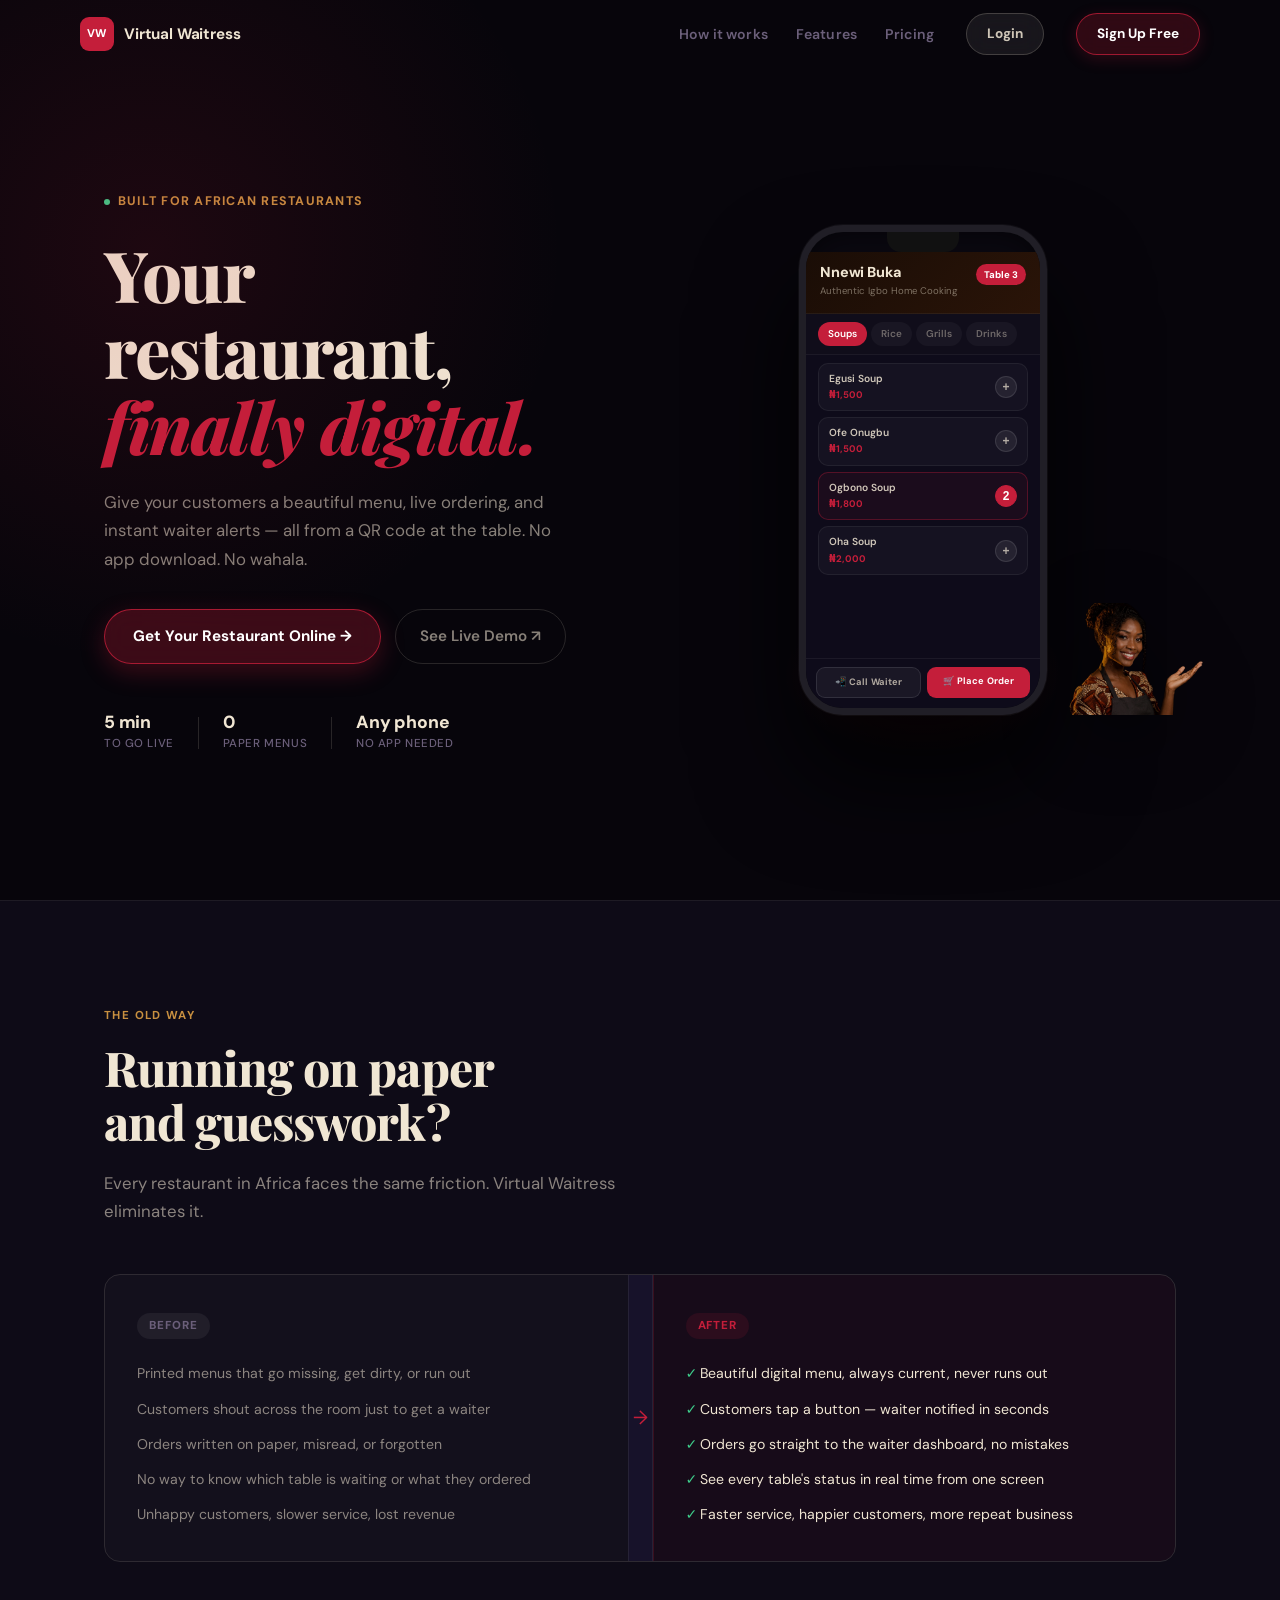
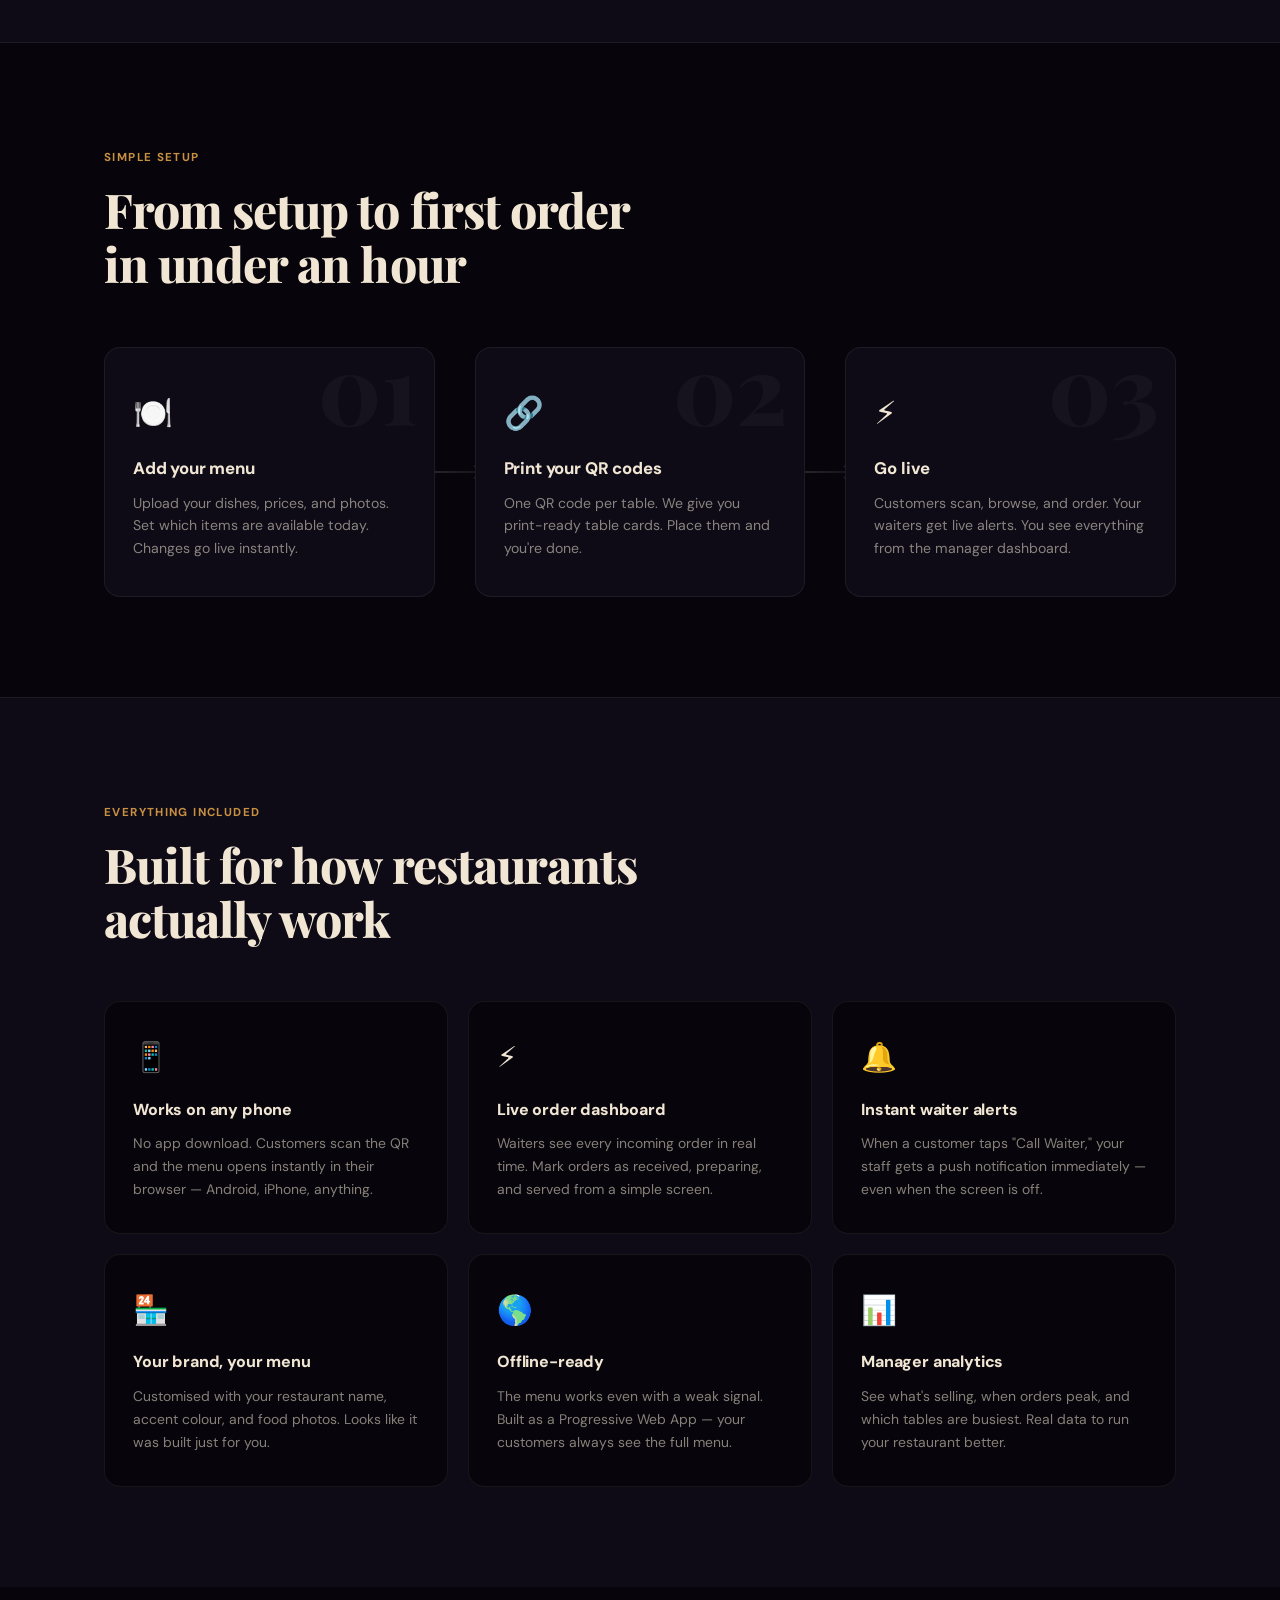
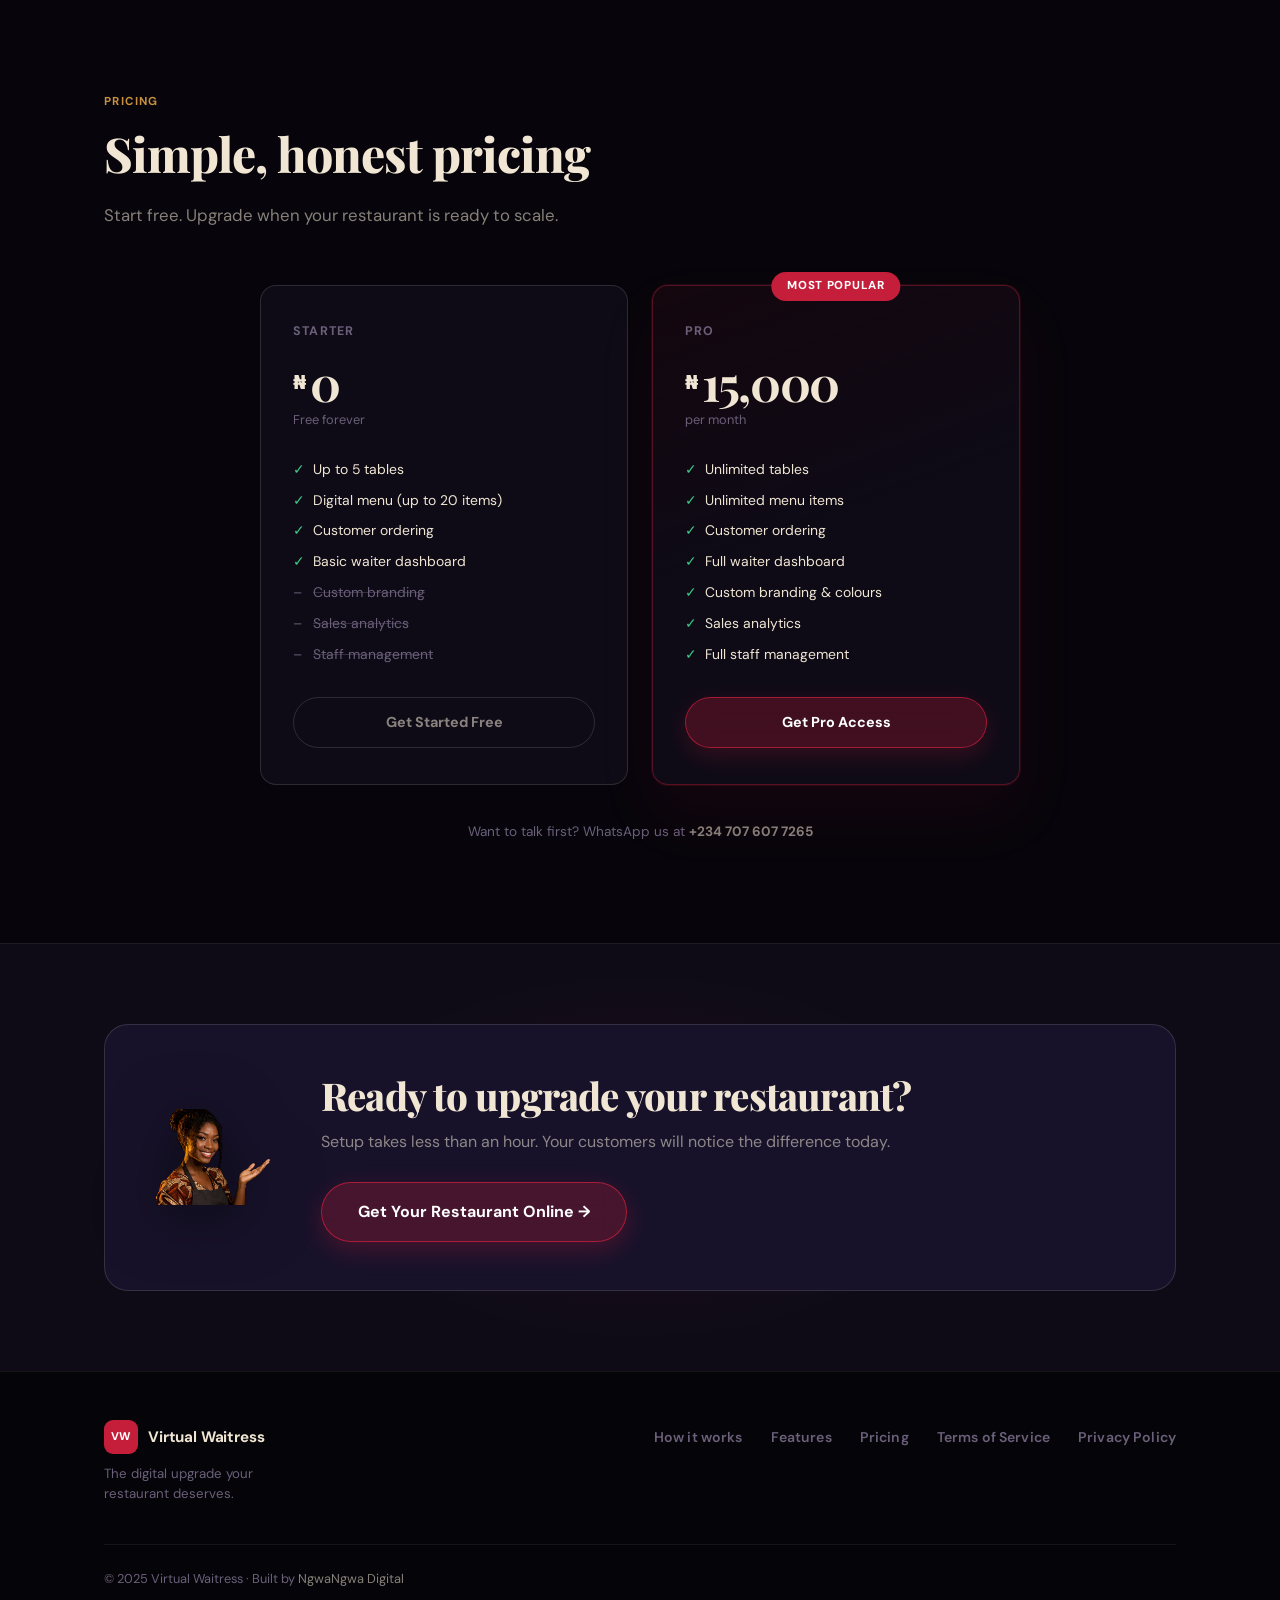
==== index.html @ 52915628 "Update demo link to app.virtualwaitress.com (root loads demo directly) Co-Authored-By: Claude Sonnet" ====
<!doctype html>
<html lang="en">
  <head>
    <meta charset="UTF-8" />
    <meta name="viewport" content="width=device-width, initial-scale=1.0" />
    <title>Virtual Waitress — Digital Menus for African Restaurants</title>
    <meta name="description" content="Give your restaurant a beautiful digital menu, live ordering, and instant waiter alerts — from a QR code at every table. No app download." />
    <meta property="og:title" content="Virtual Waitress — Digital Menus for African Restaurants" />
    <meta property="og:description" content="From paper menus to live digital ordering in one afternoon. Built for African restaurants." />
    <meta property="og:image" content="images/hero-food.jpg" />
    <link rel="canonical" href="https://virtualwaitress.com" />
    <meta property="og:url" content="https://virtualwaitress.com" />
    <link rel="icon" href="icons/icon.svg" type="image/svg+xml" />
    <link rel="preconnect" href="https://fonts.googleapis.com" />
    <link rel="preconnect" href="https://fonts.gstatic.com" crossorigin />
    <link href="https://fonts.googleapis.com/css2?family=DM+Sans:opsz,wght@9..40,400;9..40,500;9..40,600;9..40,700;9..40,800&family=Playfair+Display:ital,wght@0,700;0,800;1,700;1,800&display=swap" rel="stylesheet" />
    <link rel="stylesheet" href="css/style.css" />
  </head>
  <body>

    <!-- ── Navigation ──────────────────────────────────────────── -->
    <nav class="lp-nav" id="lpNav">
      <div class="lp-nav-inner">
        <a href="/" class="lp-logo">
          <span class="lp-logo-mark">VW</span>
          <span class="lp-logo-word">Virtual Waitress</span>
        </a>
        <div class="lp-nav-links">
          <a href="#how">How it works</a>
          <a href="#features">Features</a>
          <a href="#pricing">Pricing</a>
        </div>
        <a href="https://app.virtualwaitress.com/admin" class="lp-nav-login">Login</a>
        <a href="https://app.virtualwaitress.com/signup" class="lp-nav-cta">Sign Up Free</a>
        <button class="lp-nav-hamburger" id="lpNavHamburger" aria-label="Open navigation">&#9776;</button>
      </div>
      <div class="lp-mobile-menu hidden" id="lpMobileMenu">
        <a href="#how">How it works</a>
        <a href="#features">Features</a>
        <a href="#pricing">Pricing</a>
        <a href="https://app.virtualwaitress.com/admin" class="lp-mobile-cta">Login</a>
        <a href="https://app.virtualwaitress.com/signup" class="lp-mobile-cta">Sign Up Free</a>
      </div>
    </nav>

    <!-- ── Hero ────────────────────────────────────────────────── -->
    <section class="lp-hero" id="home">
      <div class="lp-hero-glow"></div>
      <div class="lp-container">
        <div class="lp-hero-inner">

          <div class="lp-hero-text">
            <div class="lp-eyebrow">
              <span class="lp-eyebrow-dot"></span>
              Built for African restaurants
            </div>
            <h1 class="lp-hero-headline">
              Your restaurant,<br />
              <em>finally digital.</em>
            </h1>
            <p class="lp-hero-sub">
              Give your customers a beautiful menu, live ordering, and instant waiter alerts — all from a QR code at the table. No app download. No wahala.
            </p>
            <div class="lp-hero-actions">
              <a href="https://app.virtualwaitress.com/signup" class="lp-btn-primary">Get Your Restaurant Online &#8594;</a>
              <a href="https://app.virtualwaitress.com" target="_blank" rel="noopener noreferrer" class="lp-btn-ghost">See Live Demo &#8599;</a>
            </div>
            <div class="lp-hero-trust">
              <div class="lp-trust-item">
                <span class="lp-trust-num">5 min</span>
                <span class="lp-trust-label">to go live</span>
              </div>
              <div class="lp-trust-divider"></div>
              <div class="lp-trust-item">
                <span class="lp-trust-num">0</span>
                <span class="lp-trust-label">paper menus</span>
              </div>
              <div class="lp-trust-divider"></div>
              <div class="lp-trust-item">
                <span class="lp-trust-num">Any phone</span>
                <span class="lp-trust-label">no app needed</span>
              </div>
            </div>
          </div>

          <div class="lp-hero-visual">
            <div class="lp-phone-wrap">
              <div class="lp-phone-glow"></div>
              <div class="lp-phone">
                <div class="lp-phone-notch"></div>
                <div class="lp-phone-screen">
                  <div class="lp-mock-hero-band">
                    <div class="lp-mock-hero-info">
                      <p class="lp-mock-restaurant-name">Nnewi Buka</p>
                      <p class="lp-mock-tagline">Authentic Igbo Home Cooking</p>
                    </div>
                    <div class="lp-mock-table-badge">Table 3</div>
                  </div>
                  <div class="lp-mock-tabs">
                    <div class="lp-mock-tab lp-mock-tab-active">Soups</div>
                    <div class="lp-mock-tab">Rice</div>
                    <div class="lp-mock-tab">Grills</div>
                    <div class="lp-mock-tab">Drinks</div>
                  </div>
                  <div class="lp-mock-items">
                    <div class="lp-mock-item">
                      <div class="lp-mock-item-text">
                        <div class="lp-mock-item-name">Egusi Soup</div>
                        <div class="lp-mock-item-price">&#8358;1,500</div>
                      </div>
                      <button class="lp-mock-add-btn">+</button>
                    </div>
                    <div class="lp-mock-item">
                      <div class="lp-mock-item-text">
                        <div class="lp-mock-item-name">Ofe Onugbu</div>
                        <div class="lp-mock-item-price">&#8358;1,500</div>
                      </div>
                      <button class="lp-mock-add-btn">+</button>
                    </div>
                    <div class="lp-mock-item lp-mock-item-selected">
                      <div class="lp-mock-item-text">
                        <div class="lp-mock-item-name">Ogbono Soup</div>
                        <div class="lp-mock-item-price">&#8358;1,800</div>
                      </div>
                      <button class="lp-mock-add-btn lp-mock-add-active">2</button>
                    </div>
                    <div class="lp-mock-item">
                      <div class="lp-mock-item-text">
                        <div class="lp-mock-item-name">Oha Soup</div>
                        <div class="lp-mock-item-price">&#8358;2,000</div>
                      </div>
                      <button class="lp-mock-add-btn">+</button>
                    </div>
                  </div>
                  <div class="lp-mock-action-bar">
                    <div class="lp-mock-call-btn">&#128242; Call Waiter</div>
                    <div class="lp-mock-order-btn">&#128722; Place Order</div>
                  </div>
                </div>
              </div>
            </div>
            <img src="images/ada.png" alt="Ada, your virtual waitress" class="lp-ada-float" />
          </div>

        </div>
      </div>
    </section>

    <!-- ── Problem ──────────────────────────────────────────────── -->
    <section class="lp-problem" id="problem">
      <div class="lp-container">
        <div class="lp-section-tag">The old way</div>
        <h2 class="lp-section-headline reveal">
          Running on paper<br />and guesswork?
        </h2>
        <p class="lp-section-sub reveal">Every restaurant in Africa faces the same friction. Virtual Waitress eliminates it.</p>
        <div class="lp-compare reveal">
          <div class="lp-compare-col lp-compare-before">
            <div class="lp-compare-label">Before</div>
            <ul class="lp-compare-list">
              <li>Printed menus that go missing, get dirty, or run out</li>
              <li>Customers shout across the room just to get a waiter</li>
              <li>Orders written on paper, misread, or forgotten</li>
              <li>No way to know which table is waiting or what they ordered</li>
              <li>Unhappy customers, slower service, lost revenue</li>
            </ul>
          </div>
          <div class="lp-compare-divider">
            <span class="lp-compare-arrow">&#8594;</span>
          </div>
          <div class="lp-compare-col lp-compare-after">
            <div class="lp-compare-label lp-compare-label-after">After</div>
            <ul class="lp-compare-list lp-compare-list-after">
              <li>Beautiful digital menu, always current, never runs out</li>
              <li>Customers tap a button — waiter notified in seconds</li>
              <li>Orders go straight to the waiter dashboard, no mistakes</li>
              <li>See every table's status in real time from one screen</li>
              <li>Faster service, happier customers, more repeat business</li>
            </ul>
          </div>
        </div>
      </div>
    </section>

    <!-- ── How it works ─────────────────────────────────────────── -->
    <section class="lp-how" id="how">
      <div class="lp-container">
        <div class="lp-section-tag">Simple setup</div>
        <h2 class="lp-section-headline reveal">From setup to first order<br />in under an hour</h2>
        <div class="lp-steps">
          <div class="lp-step reveal">
            <div class="lp-step-num-bg">01</div>
            <div class="lp-step-body">
              <div class="lp-step-icon">&#127869;&#65039;</div>
              <h3 class="lp-step-title">Add your menu</h3>
              <p class="lp-step-desc">Upload your dishes, prices, and photos. Set which items are available today. Changes go live instantly.</p>
            </div>
          </div>
          <div class="lp-step-line"></div>
          <div class="lp-step reveal">
            <div class="lp-step-num-bg">02</div>
            <div class="lp-step-body">
              <div class="lp-step-icon">&#128279;</div>
              <h3 class="lp-step-title">Print your QR codes</h3>
              <p class="lp-step-desc">One QR code per table. We give you print-ready table cards. Place them and you're done.</p>
            </div>
          </div>
          <div class="lp-step-line"></div>
          <div class="lp-step reveal">
            <div class="lp-step-num-bg">03</div>
            <div class="lp-step-body">
              <div class="lp-step-icon">&#9889;</div>
              <h3 class="lp-step-title">Go live</h3>
              <p class="lp-step-desc">Customers scan, browse, and order. Your waiters get live alerts. You see everything from the manager dashboard.</p>
            </div>
          </div>
        </div>
      </div>
    </section>

    <!-- ── Features ─────────────────────────────────────────────── -->
    <section class="lp-features" id="features">
      <div class="lp-container">
        <div class="lp-section-tag">Everything included</div>
        <h2 class="lp-section-headline reveal">Built for how restaurants<br />actually work</h2>
        <div class="lp-feat-grid">
          <div class="lp-feat reveal">
            <div class="lp-feat-icon">&#128241;</div>
            <h3 class="lp-feat-title">Works on any phone</h3>
            <p class="lp-feat-desc">No app download. Customers scan the QR and the menu opens instantly in their browser — Android, iPhone, anything.</p>
          </div>
          <div class="lp-feat reveal">
            <div class="lp-feat-icon">&#9889;</div>
            <h3 class="lp-feat-title">Live order dashboard</h3>
            <p class="lp-feat-desc">Waiters see every incoming order in real time. Mark orders as received, preparing, and served from a simple screen.</p>
          </div>
          <div class="lp-feat reveal">
            <div class="lp-feat-icon">&#128276;</div>
            <h3 class="lp-feat-title">Instant waiter alerts</h3>
            <p class="lp-feat-desc">When a customer taps "Call Waiter," your staff gets a push notification immediately — even when the screen is off.</p>
          </div>
          <div class="lp-feat reveal">
            <div class="lp-feat-icon">&#127978;</div>
            <h3 class="lp-feat-title">Your brand, your menu</h3>
            <p class="lp-feat-desc">Customised with your restaurant name, accent colour, and food photos. Looks like it was built just for you.</p>
          </div>
          <div class="lp-feat reveal">
            <div class="lp-feat-icon">&#127758;</div>
            <h3 class="lp-feat-title">Offline-ready</h3>
            <p class="lp-feat-desc">The menu works even with a weak signal. Built as a Progressive Web App — your customers always see the full menu.</p>
          </div>
          <div class="lp-feat reveal">
            <div class="lp-feat-icon">&#128202;</div>
            <h3 class="lp-feat-title">Manager analytics</h3>
            <p class="lp-feat-desc">See what's selling, when orders peak, and which tables are busiest. Real data to run your restaurant better.</p>
          </div>
        </div>
      </div>
    </section>

    <!-- ── Pricing ───────────────────────────────────────────────── -->
    <section class="lp-pricing" id="pricing">
      <div class="lp-container">
        <div class="lp-section-tag">Pricing</div>
        <h2 class="lp-section-headline reveal">Simple, honest pricing</h2>
        <p class="lp-section-sub reveal">Start free. Upgrade when your restaurant is ready to scale.</p>
        <div class="lp-plans">
          <div class="lp-plan reveal">
            <div class="lp-plan-tier">Starter</div>
            <div class="lp-plan-price-row">
              <span class="lp-plan-currency">&#8358;</span>
              <span class="lp-plan-amount">0</span>
            </div>
            <p class="lp-plan-cycle">Free forever</p>
            <ul class="lp-plan-features">
              <li class="lp-feat-on">Up to 5 tables</li>
              <li class="lp-feat-on">Digital menu (up to 20 items)</li>
              <li class="lp-feat-on">Customer ordering</li>
              <li class="lp-feat-on">Basic waiter dashboard</li>
              <li class="lp-feat-off">Custom branding</li>
              <li class="lp-feat-off">Sales analytics</li>
              <li class="lp-feat-off">Staff management</li>
            </ul>
            <a href="https://app.virtualwaitress.com/signup" class="lp-plan-btn lp-plan-btn-ghost">Get Started Free</a>
          </div>
          <div class="lp-plan lp-plan-pro reveal">
            <div class="lp-plan-popular">Most Popular</div>
            <div class="lp-plan-tier">Pro</div>
            <div class="lp-plan-price-row">
              <span class="lp-plan-currency">&#8358;</span>
              <span class="lp-plan-amount">15,000</span>
            </div>
            <p class="lp-plan-cycle">per month</p>
            <ul class="lp-plan-features">
              <li class="lp-feat-on">Unlimited tables</li>
              <li class="lp-feat-on">Unlimited menu items</li>
              <li class="lp-feat-on">Customer ordering</li>
              <li class="lp-feat-on">Full waiter dashboard</li>
              <li class="lp-feat-on">Custom branding &amp; colours</li>
              <li class="lp-feat-on">Sales analytics</li>
              <li class="lp-feat-on">Full staff management</li>
            </ul>
            <a href="mailto:codedbryt@gmail.com?subject=Virtual%20Waitress%20Pro%20%E2%80%94%20Enquiry" class="lp-plan-btn lp-plan-btn-pro">Get Pro Access</a>
          </div>
        </div>
        <p class="lp-pricing-note">Want to talk first? WhatsApp us at <strong>+234 707 607 7265</strong></p>
      </div>
    </section>

    <!-- ── CTA Banner ────────────────────────────────────────────── -->
    <section class="lp-cta-band">
      <div class="lp-cta-band-glow"></div>
      <div class="lp-container">
        <div class="lp-cta-inner reveal">
          <img src="images/ada.png" alt="Ada" class="lp-cta-ada" />
          <div class="lp-cta-text">
            <h2 class="lp-cta-headline">Ready to upgrade your restaurant?</h2>
            <p class="lp-cta-sub">Setup takes less than an hour. Your customers will notice the difference today.</p>
            <a href="https://app.virtualwaitress.com/signup" class="lp-btn-primary lp-btn-large">Get Your Restaurant Online &#8594;</a>
          </div>
        </div>
      </div>
    </section>

    <!-- ── Footer ────────────────────────────────────────────────── -->
    <footer class="lp-footer">
      <div class="lp-container">
        <div class="lp-footer-inner">
          <div class="lp-footer-brand">
            <a href="/" class="lp-logo">
              <span class="lp-logo-mark">VW</span>
              <span class="lp-logo-word">Virtual Waitress</span>
            </a>
            <p class="lp-footer-tagline">The digital upgrade your restaurant deserves.</p>
          </div>
          <nav class="lp-footer-nav">
            <a href="#how">How it works</a>
            <a href="#features">Features</a>
            <a href="#pricing">Pricing</a>
            <a href="/terms">Terms of Service</a>
            <a href="/privacy">Privacy Policy</a>
          </nav>
        </div>
        <div class="lp-footer-bottom">
          <p>&#169; 2025 Virtual Waitress &middot; Built by <a href="https://ngwangwadigital.com" target="_blank" rel="noopener noreferrer">NgwaNgwa Digital</a></p>
        </div>
      </div>
    </footer>

    <script src="js/main.js"></script>
  </body>
</html>
---- css/style.css ----
/* ── Virtual Waitress Landing Page ─────────────────────────────── */

:root {
  --lp-bg:          #07050B;
  --lp-surface:     #0E0B17;
  --lp-surface-2:   #17122A;
  --lp-red:         #C41E3A;
  --lp-red-dark:    #9B1426;
  --lp-orange:      #C41E3A;
  --lp-orange-glow: rgba(196, 30, 58, 0.18);
  --lp-gold:        #C89040;
  --lp-cream:       #F0E6D3;
  --lp-cream-dim:   rgba(240, 230, 211, 0.55);
  --lp-muted:       #6B5F7A;
  --lp-border:      rgba(240, 230, 211, 0.07);
  --lp-border-s:    rgba(240, 230, 211, 0.14);
  --lp-green:       #3ECC8A;
  --lp-font:        'DM Sans', system-ui, sans-serif;
  --lp-serif:       'Playfair Display', Georgia, serif;
  --lp-max:         1120px;
  --lp-radius:      16px;
}

*, *::before, *::after { box-sizing: border-box; margin: 0; padding: 0; }

html { scroll-behavior: smooth; }

body {
  background: var(--lp-bg);
  color: var(--lp-cream);
  font-family: var(--lp-font);
  font-size: 16px;
  line-height: 1.6;
  -webkit-font-smoothing: antialiased;
  overflow-x: hidden;
}

.hidden { display: none !important; }

/* ── Container ── */
.lp-container {
  max-width: var(--lp-max);
  margin: 0 auto;
  padding: 0 24px;
}

/* ── Reveal animation ── */
.reveal {
  opacity: 0;
  transform: translateY(28px);
  transition: opacity 0.65s ease, transform 0.65s ease;
}
.reveal.visible {
  opacity: 1;
  transform: translateY(0);
}

/* ──────────────────────────────────────────────
   NAV
────────────────────────────────────────────── */
.lp-nav {
  position: fixed;
  top: 0;
  left: 0;
  right: 0;
  z-index: 900;
  padding: 0 24px;
  transition: background 0.3s ease, box-shadow 0.3s ease;
}

.lp-nav.scrolled {
  background: rgba(7, 5, 11, 0.92);
  backdrop-filter: blur(16px);
  -webkit-backdrop-filter: blur(16px);
  box-shadow: 0 1px 0 var(--lp-border);
}

.lp-nav-inner {
  max-width: var(--lp-max);
  margin: 0 auto;
  height: 68px;
  display: flex;
  align-items: center;
  gap: 32px;
}

.lp-logo {
  display: flex;
  align-items: center;
  gap: 10px;
  text-decoration: none;
  flex-shrink: 0;
}

.lp-logo-mark {
  width: 34px;
  height: 34px;
  background: var(--lp-orange);
  border-radius: 9px;
  display: flex;
  align-items: center;
  justify-content: center;
  font-size: 0.7rem;
  font-weight: 800;
  color: #fff;
  letter-spacing: 0.04em;
}

.lp-logo-word {
  font-size: 0.95rem;
  font-weight: 700;
  color: var(--lp-cream);
  letter-spacing: -0.01em;
}

.lp-nav-links {
  display: flex;
  gap: 28px;
  margin-left: auto;
}

.lp-nav-links a,
.lp-footer-nav a {
  font-size: 0.88rem;
  font-weight: 600;
  color: var(--lp-muted);
  text-decoration: none;
  transition: color 0.2s;
  letter-spacing: 0.01em;
}

.lp-nav-links a:hover { color: var(--lp-cream); }

.lp-nav-cta {
  display: inline-flex;
  align-items: center;
  padding: 9px 20px;
  background: rgba(196, 30, 58, 0.22);
  backdrop-filter: blur(12px);
  -webkit-backdrop-filter: blur(12px);
  color: #fff;
  font-size: 0.85rem;
  font-weight: 700;
  border-radius: 50px;
  border: 1.5px solid rgba(196, 30, 58, 0.75);
  text-decoration: none;
  white-space: nowrap;
  transition: background 0.2s, transform 0.15s, box-shadow 0.2s;
  box-shadow: 0 4px 16px rgba(196, 30, 58, 0.2);
}

.lp-nav-cta:hover {
  background: rgba(196, 30, 58, 0.4);
  transform: translateY(-1px);
  box-shadow: 0 6px 20px rgba(196, 30, 58, 0.35);
}

.lp-nav-login {
  display: inline-flex;
  align-items: center;
  padding: 9px 20px;
  background: rgba(255, 255, 255, 0.07);
  backdrop-filter: blur(12px);
  -webkit-backdrop-filter: blur(12px);
  color: rgba(240, 230, 211, 0.85);
  font-size: 0.85rem;
  font-weight: 700;
  border-radius: 50px;
  border: 1.5px solid rgba(240, 230, 211, 0.2);
  text-decoration: none;
  white-space: nowrap;
  transition: background 0.2s, border-color 0.2s, transform 0.15s;
}

.lp-nav-login:hover {
  background: rgba(255, 255, 255, 0.13);
  border-color: rgba(240, 230, 211, 0.35);
  color: #fff;
  transform: translateY(-1px);
}

.lp-nav-hamburger {
  display: none;
  background: none;
  border: 1px solid var(--lp-border-s);
  color: var(--lp-cream);
  font-size: 1.1rem;
  padding: 6px 12px;
  border-radius: 8px;
  cursor: pointer;
  margin-left: auto;
}

.lp-mobile-menu {
  background: rgba(14, 11, 23, 0.98);
  border-top: 1px solid var(--lp-border);
  padding: 16px 24px 20px;
  display: flex;
  flex-direction: column;
  gap: 4px;
}

.lp-mobile-menu a {
  padding: 12px 0;
  font-size: 1rem;
  font-weight: 600;
  color: var(--lp-cream-dim);
  text-decoration: none;
  border-bottom: 1px solid var(--lp-border);
}

.lp-mobile-menu a:last-child { border-bottom: none; }

.lp-mobile-cta {
  margin-top: 8px;
  padding: 12px 0 !important;
  color: var(--lp-orange) !important;
  border-bottom: none !important;
}

/* ──────────────────────────────────────────────
   HERO
────────────────────────────────────────────── */
.lp-hero {
  min-height: 100vh;
  display: flex;
  align-items: center;
  padding: 120px 0 80px;
  position: relative;
  overflow: hidden;
}

.lp-hero-glow {
  position: absolute;
  top: -200px;
  left: -300px;
  width: 900px;
  height: 900px;
  background: radial-gradient(circle, rgba(196, 30, 58, 0.12) 0%, transparent 65%);
  pointer-events: none;
}

.lp-hero-inner {
  display: grid;
  grid-template-columns: 1fr 1fr;
  gap: 60px;
  align-items: center;
}

/* Eyebrow */
.lp-eyebrow {
  display: inline-flex;
  align-items: center;
  gap: 8px;
  font-size: 0.78rem;
  font-weight: 700;
  letter-spacing: 0.1em;
  text-transform: uppercase;
  color: var(--lp-gold);
  margin-bottom: 24px;
}

.lp-eyebrow-dot {
  width: 6px;
  height: 6px;
  background: var(--lp-green);
  border-radius: 50%;
  animation: pulse-dot 2s ease-in-out infinite;
}

@keyframes pulse-dot {
  0%, 100% { opacity: 1; transform: scale(1); }
  50%       { opacity: 0.4; transform: scale(0.7); }
}

/* Headline */
.lp-hero-headline {
  font-family: var(--lp-serif);
  font-size: clamp(2.6rem, 5.5vw, 4.4rem);
  font-weight: 800;
  line-height: 1.08;
  letter-spacing: -0.02em;
  color: var(--lp-cream);
  margin-bottom: 24px;
}

.lp-hero-headline em {
  font-style: italic;
  color: var(--lp-orange);
}

.lp-hero-sub {
  font-size: 1.05rem;
  color: var(--lp-cream-dim);
  line-height: 1.7;
  max-width: 480px;
  margin-bottom: 36px;
}

/* Buttons */
.lp-btn-primary {
  display: inline-flex;
  align-items: center;
  padding: 14px 28px;
  background: rgba(196, 30, 58, 0.28);
  backdrop-filter: blur(14px);
  -webkit-backdrop-filter: blur(14px);
  color: #fff;
  font-family: var(--lp-font);
  font-size: 0.95rem;
  font-weight: 700;
  border-radius: 50px;
  border: 1.5px solid rgba(196, 30, 58, 0.8);
  text-decoration: none;
  transition: background 0.2s, transform 0.15s, box-shadow 0.2s;
  box-shadow: 0 8px 24px rgba(196, 30, 58, 0.28);
}

.lp-btn-primary:hover {
  background: rgba(196, 30, 58, 0.48);
  transform: translateY(-2px);
  box-shadow: 0 12px 32px rgba(196, 30, 58, 0.42);
}

.lp-btn-large {
  padding: 16px 36px;
  font-size: 1rem;
}

.lp-btn-ghost {
  display: inline-flex;
  align-items: center;
  padding: 14px 24px;
  background: transparent;
  color: var(--lp-cream-dim);
  font-family: var(--lp-font);
  font-size: 0.95rem;
  font-weight: 600;
  border-radius: 50px;
  border: 1.5px solid var(--lp-border-s);
  text-decoration: none;
  transition: color 0.2s, border-color 0.2s, transform 0.15s;
}

.lp-btn-ghost:hover {
  color: var(--lp-cream);
  border-color: rgba(240, 230, 211, 0.35);
  transform: translateY(-1px);
}

.lp-hero-actions {
  display: flex;
  align-items: center;
  gap: 14px;
  flex-wrap: wrap;
  margin-bottom: 48px;
}

/* Trust bar */
.lp-hero-trust {
  display: flex;
  align-items: center;
  gap: 24px;
}

.lp-trust-item {
  display: flex;
  flex-direction: column;
}

.lp-trust-num {
  font-size: 1.1rem;
  font-weight: 800;
  color: var(--lp-cream);
  letter-spacing: -0.01em;
  line-height: 1.2;
}

.lp-trust-label {
  font-size: 0.72rem;
  color: var(--lp-muted);
  font-weight: 500;
  text-transform: uppercase;
  letter-spacing: 0.05em;
  margin-top: 2px;
}

.lp-trust-divider {
  width: 1px;
  height: 32px;
  background: var(--lp-border-s);
}

/* ── Phone Mockup ── */
.lp-hero-visual {
  display: flex;
  justify-content: center;
  align-items: flex-end;
  position: relative;
}

.lp-phone-wrap {
  position: relative;
  display: flex;
  justify-content: center;
}

.lp-phone-glow {
  position: absolute;
  bottom: -40px;
  left: 50%;
  transform: translateX(-50%);
  width: 280px;
  height: 160px;
  background: radial-gradient(ellipse, rgba(196, 30, 58, 0.22) 0%, transparent 70%);
  pointer-events: none;
  z-index: 0;
}

.lp-phone {
  width: 248px;
  min-height: 490px;
  background: #0A0810;
  border-radius: 44px;
  border: 7px solid rgba(255, 255, 255, 0.09);
  box-shadow:
    0 0 0 1px rgba(255,255,255,0.04),
    inset 0 0 30px rgba(0,0,0,0.6),
    0 60px 100px rgba(0,0,0,0.85);
  overflow: hidden;
  position: relative;
  z-index: 1;
}

.lp-phone-notch {
  width: 72px;
  height: 20px;
  background: #111;
  border-radius: 0 0 14px 14px;
  margin: 0 auto;
  position: relative;
  z-index: 2;
}

.lp-phone-screen {
  display: flex;
  flex-direction: column;
  height: calc(100% - 20px);
  overflow: hidden;
}

/* Mock app content */
.lp-mock-hero-band {
  background: linear-gradient(135deg, #1A0D06 0%, #2A1408 100%);
  padding: 12px 14px 14px;
  display: flex;
  justify-content: space-between;
  align-items: flex-start;
  border-bottom: 1px solid rgba(255,255,255,0.06);
}

.lp-mock-restaurant-name {
  font-size: 0.9rem;
  font-weight: 800;
  color: #F0E6D3;
  letter-spacing: -0.01em;
  line-height: 1.2;
}

.lp-mock-tagline {
  font-size: 0.6rem;
  color: rgba(240,230,211,0.45);
  margin-top: 2px;
}

.lp-mock-table-badge {
  background: var(--lp-orange);
  color: #fff;
  font-size: 0.6rem;
  font-weight: 800;
  padding: 3px 8px;
  border-radius: 20px;
  white-space: nowrap;
}

.lp-mock-tabs {
  display: flex;
  gap: 4px;
  padding: 8px 12px;
  background: #100D1A;
  overflow-x: auto;
  scrollbar-width: none;
  border-bottom: 1px solid rgba(255,255,255,0.05);
}

.lp-mock-tabs::-webkit-scrollbar { display: none; }

.lp-mock-tab {
  font-size: 0.62rem;
  font-weight: 600;
  color: rgba(240,230,211,0.4);
  background: rgba(255,255,255,0.04);
  border-radius: 20px;
  padding: 4px 10px;
  white-space: nowrap;
  cursor: default;
}

.lp-mock-tab-active {
  background: var(--lp-orange);
  color: #fff;
}

.lp-mock-items {
  flex: 1;
  padding: 8px 12px;
  display: flex;
  flex-direction: column;
  gap: 6px;
  background: #0E0B1A;
  overflow: hidden;
}

.lp-mock-item {
  display: flex;
  justify-content: space-between;
  align-items: center;
  padding: 8px 10px;
  background: rgba(255,255,255,0.03);
  border: 1px solid rgba(255,255,255,0.06);
  border-radius: 10px;
}

.lp-mock-item-selected {
  border-color: rgba(196, 30, 58, 0.35);
  background: rgba(196, 30, 58, 0.07);
}

.lp-mock-item-name {
  font-size: 0.64rem;
  font-weight: 600;
  color: rgba(240,230,211,0.85);
  line-height: 1.3;
}

.lp-mock-item-price {
  font-size: 0.6rem;
  color: var(--lp-orange);
  font-weight: 700;
  margin-top: 2px;
}

.lp-mock-add-btn {
  width: 22px;
  height: 22px;
  background: rgba(255,255,255,0.07);
  border: 1px solid rgba(255,255,255,0.1);
  border-radius: 50%;
  color: rgba(240,230,211,0.7);
  font-size: 0.75rem;
  font-weight: 800;
  display: flex;
  align-items: center;
  justify-content: center;
  cursor: default;
  flex-shrink: 0;
}

.lp-mock-add-active {
  background: var(--lp-orange);
  border-color: var(--lp-orange);
  color: #fff;
}

.lp-mock-action-bar {
  display: flex;
  gap: 6px;
  padding: 8px 10px 10px;
  background: #0E0B1A;
  border-top: 1px solid rgba(255,255,255,0.06);
}

.lp-mock-call-btn,
.lp-mock-order-btn {
  flex: 1;
  text-align: center;
  padding: 7px 4px;
  border-radius: 9px;
  font-size: 0.58rem;
  font-weight: 700;
  letter-spacing: 0.01em;
}

.lp-mock-call-btn {
  background: rgba(255,255,255,0.05);
  border: 1px solid rgba(255,255,255,0.1);
  color: rgba(240,230,211,0.7);
}

.lp-mock-order-btn {
  background: var(--lp-orange);
  color: #fff;
}

/* Ada float */
.lp-ada-float {
  position: absolute;
  right: -30px;
  bottom: 0;
  width: 140px;
  opacity: 0.85;
  pointer-events: none;
  filter: drop-shadow(0 20px 40px rgba(0,0,0,0.6));
}

/* ──────────────────────────────────────────────
   SECTION SHARED
────────────────────────────────────────────── */
.lp-section-tag {
  display: inline-block;
  font-size: 0.72rem;
  font-weight: 700;
  letter-spacing: 0.12em;
  text-transform: uppercase;
  color: var(--lp-gold);
  margin-bottom: 16px;
}

.lp-section-headline {
  font-family: var(--lp-serif);
  font-size: clamp(1.9rem, 3.8vw, 3rem);
  font-weight: 800;
  line-height: 1.12;
  letter-spacing: -0.02em;
  color: var(--lp-cream);
  margin-bottom: 20px;
}

.lp-section-sub {
  font-size: 1.05rem;
  color: var(--lp-cream-dim);
  line-height: 1.7;
  max-width: 560px;
  margin-bottom: 48px;
}

/* ──────────────────────────────────────────────
   PROBLEM
────────────────────────────────────────────── */
.lp-problem {
  padding: 100px 0 80px;
  background: var(--lp-surface);
  border-top: 1px solid var(--lp-border);
  border-bottom: 1px solid var(--lp-border);
}

.lp-compare {
  display: grid;
  grid-template-columns: 1fr auto 1fr;
  gap: 0;
  border-radius: var(--lp-radius);
  overflow: hidden;
  border: 1px solid var(--lp-border-s);
}

.lp-compare-col {
  padding: 36px 32px;
}

.lp-compare-before {
  background: rgba(255,255,255,0.02);
}

.lp-compare-after {
  background: rgba(196, 30, 58, 0.05);
  border-left: 1px solid rgba(196, 30, 58, 0.2);
}

.lp-compare-label {
  display: inline-block;
  font-size: 0.72rem;
  font-weight: 800;
  letter-spacing: 0.08em;
  text-transform: uppercase;
  color: var(--lp-muted);
  background: rgba(255,255,255,0.06);
  border-radius: 20px;
  padding: 4px 12px;
  margin-bottom: 24px;
}

.lp-compare-label-after {
  color: var(--lp-orange);
  background: rgba(196, 30, 58, 0.12);
}

.lp-compare-divider {
  display: flex;
  align-items: center;
  justify-content: center;
  padding: 0 4px;
  background: var(--lp-surface-2);
  border-left: 1px solid var(--lp-border);
  border-right: 1px solid var(--lp-border);
}

.lp-compare-arrow {
  font-size: 1.2rem;
  color: var(--lp-orange);
  writing-mode: horizontal-tb;
}

.lp-compare-list {
  list-style: none;
  display: flex;
  flex-direction: column;
  gap: 14px;
}

.lp-compare-list li {
  font-size: 0.88rem;
  color: var(--lp-cream-dim);
  line-height: 1.5;
  padding-left: 0;
}

.lp-compare-list-after li {
  color: var(--lp-cream);
}

.lp-compare-list-after li::before {
  content: '✓ ';
  color: var(--lp-green);
  font-weight: 800;
}

/* ──────────────────────────────────────────────
   HOW IT WORKS
────────────────────────────────────────────── */
.lp-how {
  padding: 100px 0;
  background: var(--lp-bg);
}

.lp-steps {
  display: grid;
  grid-template-columns: 1fr auto 1fr auto 1fr;
  gap: 0;
  align-items: center;
  margin-top: 56px;
}

.lp-step {
  position: relative;
  padding: 40px 28px 36px;
  background: var(--lp-surface);
  border: 1px solid var(--lp-border);
  border-radius: var(--lp-radius);
  overflow: hidden;
  transition: border-color 0.25s, box-shadow 0.25s;
}

.lp-step:hover {
  border-color: var(--lp-orange);
  box-shadow: 0 0 0 1px var(--lp-orange), 0 20px 40px rgba(196, 30, 58, 0.08);
}

.lp-step-num-bg {
  position: absolute;
  top: -10px;
  right: 16px;
  font-family: var(--lp-serif);
  font-size: 6rem;
  font-weight: 800;
  color: rgba(240,230,211,0.04);
  line-height: 1;
  user-select: none;
  pointer-events: none;
}

.lp-step-icon {
  font-size: 2rem;
  margin-bottom: 16px;
  display: block;
}

.lp-step-title {
  font-size: 1.05rem;
  font-weight: 800;
  color: var(--lp-cream);
  margin-bottom: 10px;
  letter-spacing: -0.01em;
}

.lp-step-desc {
  font-size: 0.88rem;
  color: var(--lp-cream-dim);
  line-height: 1.6;
}

.lp-step-line {
  width: 40px;
  height: 2px;
  background: linear-gradient(90deg, var(--lp-border-s), var(--lp-border));
  flex-shrink: 0;
  position: relative;
}

.lp-step-line::after {
  content: '';
  position: absolute;
  right: -5px;
  top: -4px;
  width: 10px;
  height: 10px;
  border-top: 2px solid var(--lp-border-s);
  border-right: 2px solid var(--lp-border-s);
  transform: rotate(45deg);
}

/* ──────────────────────────────────────────────
   FEATURES
────────────────────────────────────────────── */
.lp-features {
  padding: 100px 0;
  background: var(--lp-surface);
  border-top: 1px solid var(--lp-border);
}

.lp-feat-grid {
  display: grid;
  grid-template-columns: repeat(3, 1fr);
  gap: 20px;
  margin-top: 56px;
}

.lp-feat {
  padding: 32px 28px;
  background: var(--lp-bg);
  border: 1px solid var(--lp-border);
  border-radius: var(--lp-radius);
  position: relative;
  overflow: hidden;
  transition: border-color 0.25s, transform 0.2s, box-shadow 0.25s;
}

.lp-feat::before {
  content: '';
  position: absolute;
  top: 0;
  left: 0;
  right: 0;
  height: 2px;
  background: var(--lp-orange);
  transform: scaleX(0);
  transform-origin: left;
  transition: transform 0.3s ease;
}

.lp-feat:hover {
  border-color: rgba(196, 30, 58, 0.3);
  transform: translateY(-4px);
  box-shadow: 0 20px 40px rgba(0,0,0,0.4), 0 0 0 1px rgba(196, 30, 58, 0.1);
}

.lp-feat:hover::before {
  transform: scaleX(1);
}

.lp-feat-icon {
  font-size: 1.8rem;
  margin-bottom: 16px;
  display: block;
}

.lp-feat-title {
  font-size: 1rem;
  font-weight: 800;
  color: var(--lp-cream);
  margin-bottom: 10px;
  letter-spacing: -0.01em;
}

.lp-feat-desc {
  font-size: 0.87rem;
  color: var(--lp-cream-dim);
  line-height: 1.65;
}

/* ──────────────────────────────────────────────
   PRICING
────────────────────────────────────────────── */
.lp-pricing {
  padding: 100px 0;
  background: var(--lp-bg);
}

.lp-plans {
  display: grid;
  grid-template-columns: 1fr 1fr;
  gap: 24px;
  max-width: 760px;
  margin: 56px auto 0;
}

.lp-plan {
  padding: 36px 32px;
  background: var(--lp-surface);
  border: 1px solid var(--lp-border-s);
  border-radius: var(--lp-radius);
  display: flex;
  flex-direction: column;
  position: relative;
}

.lp-plan-pro {
  border-color: rgba(196, 30, 58, 0.4);
  background: linear-gradient(160deg, rgba(196, 30, 58, 0.07) 0%, var(--lp-surface) 50%);
  box-shadow: 0 0 0 1px rgba(196, 30, 58, 0.15), 0 30px 60px rgba(196, 30, 58, 0.08);
}

.lp-plan-popular {
  position: absolute;
  top: -14px;
  left: 50%;
  transform: translateX(-50%);
  background: var(--lp-orange);
  color: #fff;
  font-size: 0.72rem;
  font-weight: 800;
  letter-spacing: 0.06em;
  text-transform: uppercase;
  padding: 5px 16px;
  border-radius: 20px;
  white-space: nowrap;
}

.lp-plan-tier {
  font-size: 0.78rem;
  font-weight: 700;
  letter-spacing: 0.1em;
  text-transform: uppercase;
  color: var(--lp-muted);
  margin-bottom: 16px;
}

.lp-plan-price-row {
  display: flex;
  align-items: flex-start;
  gap: 4px;
  margin-bottom: 4px;
}

.lp-plan-currency {
  font-size: 1.2rem;
  font-weight: 700;
  color: var(--lp-cream);
  margin-top: 10px;
}

.lp-plan-amount {
  font-family: var(--lp-serif);
  font-size: 3rem;
  font-weight: 700;
  color: var(--lp-cream);
  line-height: 1;
  letter-spacing: -0.03em;
}

.lp-plan-cycle {
  font-size: 0.8rem;
  color: var(--lp-muted);
  margin-bottom: 28px;
}

.lp-plan-features {
  list-style: none;
  display: flex;
  flex-direction: column;
  gap: 10px;
  flex: 1;
  margin-bottom: 32px;
}

.lp-plan-features li {
  font-size: 0.87rem;
  line-height: 1.5;
}

.lp-feat-on {
  color: var(--lp-cream);
  padding-left: 20px;
  position: relative;
}

.lp-feat-on::before {
  content: '✓';
  position: absolute;
  left: 0;
  color: var(--lp-green);
  font-weight: 800;
}

.lp-feat-off {
  color: var(--lp-muted);
  padding-left: 20px;
  position: relative;
  text-decoration: line-through;
  text-decoration-color: rgba(107, 95, 122, 0.4);
}

.lp-feat-off::before {
  content: '–';
  position: absolute;
  left: 0;
  color: var(--lp-muted);
}

.lp-plan-btn {
  display: block;
  text-align: center;
  padding: 13px 24px;
  border-radius: 50px;
  font-size: 0.9rem;
  font-weight: 700;
  text-decoration: none;
  transition: background 0.2s, transform 0.15s, box-shadow 0.2s;
}

.lp-plan-btn-ghost {
  border: 1.5px solid var(--lp-border-s);
  color: var(--lp-cream-dim);
  background: transparent;
}

.lp-plan-btn-ghost:hover {
  border-color: rgba(240,230,211,0.3);
  color: var(--lp-cream);
  transform: translateY(-1px);
}

.lp-plan-btn-pro {
  background: rgba(196, 30, 58, 0.28);
  backdrop-filter: blur(14px);
  -webkit-backdrop-filter: blur(14px);
  border: 1.5px solid rgba(196, 30, 58, 0.75);
  color: #fff;
  box-shadow: 0 8px 24px rgba(196, 30, 58, 0.22);
}

.lp-plan-btn-pro:hover {
  background: rgba(196, 30, 58, 0.46);
  transform: translateY(-2px);
  box-shadow: 0 12px 32px rgba(196, 30, 58, 0.38);
}

.lp-pricing-note {
  text-align: center;
  font-size: 0.85rem;
  color: var(--lp-muted);
  margin-top: 36px;
}

.lp-pricing-note strong { color: var(--lp-cream-dim); }

/* ──────────────────────────────────────────────
   CTA BAND
────────────────────────────────────────────── */
.lp-cta-band {
  padding: 80px 0;
  background: var(--lp-surface);
  border-top: 1px solid var(--lp-border);
  position: relative;
  overflow: hidden;
}

.lp-cta-band-glow {
  position: absolute;
  top: 50%;
  left: 50%;
  transform: translate(-50%, -50%);
  width: 700px;
  height: 400px;
  background: radial-gradient(ellipse, rgba(196, 30, 58, 0.1) 0%, transparent 65%);
  pointer-events: none;
}

.lp-cta-inner {
  display: flex;
  align-items: center;
  gap: 48px;
  background: var(--lp-surface-2);
  border: 1px solid var(--lp-border-s);
  border-radius: 24px;
  padding: 48px;
  position: relative;
}

.lp-cta-ada {
  width: 120px;
  flex-shrink: 0;
  filter: drop-shadow(0 10px 30px rgba(0,0,0,0.5));
}

.lp-cta-headline {
  font-family: var(--lp-serif);
  font-size: clamp(1.6rem, 3vw, 2.4rem);
  font-weight: 800;
  color: var(--lp-cream);
  letter-spacing: -0.02em;
  line-height: 1.15;
  margin-bottom: 12px;
}

.lp-cta-sub {
  font-size: 1rem;
  color: var(--lp-cream-dim);
  line-height: 1.6;
  margin-bottom: 28px;
}

/* ──────────────────────────────────────────────
   FOOTER
────────────────────────────────────────────── */
.lp-footer {
  padding: 48px 0 32px;
  background: #050408;
  border-top: 1px solid var(--lp-border);
}

.lp-footer-inner {
  display: flex;
  justify-content: space-between;
  align-items: flex-start;
  gap: 40px;
  margin-bottom: 40px;
}

.lp-footer-tagline {
  font-size: 0.83rem;
  color: var(--lp-muted);
  margin-top: 10px;
  max-width: 200px;
  line-height: 1.5;
}

.lp-footer-nav {
  display: flex;
  gap: 28px;
  padding-top: 6px;
}

.lp-footer-nav a { color: var(--lp-muted); }
.lp-footer-nav a:hover { color: var(--lp-cream); }

.lp-footer-bottom {
  border-top: 1px solid var(--lp-border);
  padding-top: 24px;
}

.lp-footer-bottom p {
  font-size: 0.8rem;
  color: var(--lp-muted);
}

.lp-footer-bottom a {
  color: var(--lp-cream-dim);
  text-decoration: none;
  transition: color 0.2s;
}

.lp-footer-bottom a:hover { color: var(--lp-orange); }

/* ──────────────────────────────────────────────
   RESPONSIVE
────────────────────────────────────────────── */
@media (max-width: 900px) {
  .lp-hero-inner {
    grid-template-columns: 1fr;
    text-align: center;
    gap: 48px;
  }

  .lp-hero-text { order: 1; }
  .lp-hero-visual { order: 2; }

  .lp-eyebrow,
  .lp-hero-trust,
  .lp-hero-actions {
    justify-content: center;
  }

  .lp-hero-sub { max-width: 100%; }

  .lp-ada-float { right: -20px; width: 110px; }

  .lp-steps {
    grid-template-columns: 1fr;
    gap: 16px;
  }

  .lp-step-line {
    width: 2px;
    height: 24px;
    margin: 0 auto;
  }

  .lp-step-line::after {
    right: -4px;
    top: auto;
    bottom: -5px;
    transform: rotate(135deg);
    border-top: 2px solid var(--lp-border-s);
    border-right: 2px solid var(--lp-border-s);
  }

  .lp-feat-grid {
    grid-template-columns: repeat(2, 1fr);
  }

  .lp-compare {
    grid-template-columns: 1fr;
  }

  .lp-compare-divider {
    padding: 16px 0;
    border: none;
    border-top: 1px solid var(--lp-border);
    border-bottom: 1px solid var(--lp-border);
    background: var(--lp-surface-2);
  }

  .lp-compare-arrow {
    display: block;
    text-align: center;
    transform: rotate(90deg);
  }

  .lp-compare-after {
    border-left: none;
    border-top: 1px solid rgba(196, 30, 58, 0.2);
  }

  .lp-plans {
    grid-template-columns: 1fr;
    max-width: 400px;
  }

  .lp-cta-inner {
    flex-direction: column;
    text-align: center;
    padding: 36px 28px;
    gap: 24px;
  }

  .lp-footer-inner {
    flex-direction: column;
    gap: 24px;
  }

  .lp-footer-nav { flex-wrap: wrap; gap: 16px; }
}

@media (max-width: 600px) {
  .lp-nav-links,
  .lp-nav-cta, .lp-nav-login { display: none; }

  .lp-nav-hamburger { display: flex; align-items: center; }

  .lp-hero { padding: 96px 0 60px; }

  .lp-hero-headline { font-size: 2.4rem; }

  .lp-feat-grid { grid-template-columns: 1fr; }

  .lp-phone { width: 210px; min-height: 420px; border-radius: 36px; }

  .lp-ada-float { width: 90px; right: -10px; }

  .lp-compare-col { padding: 24px 20px; }

  .lp-step { padding: 28px 22px 24px; }

  .lp-pricing-note br { display: none; }

  .lp-section-headline { font-size: 1.8rem; }
}
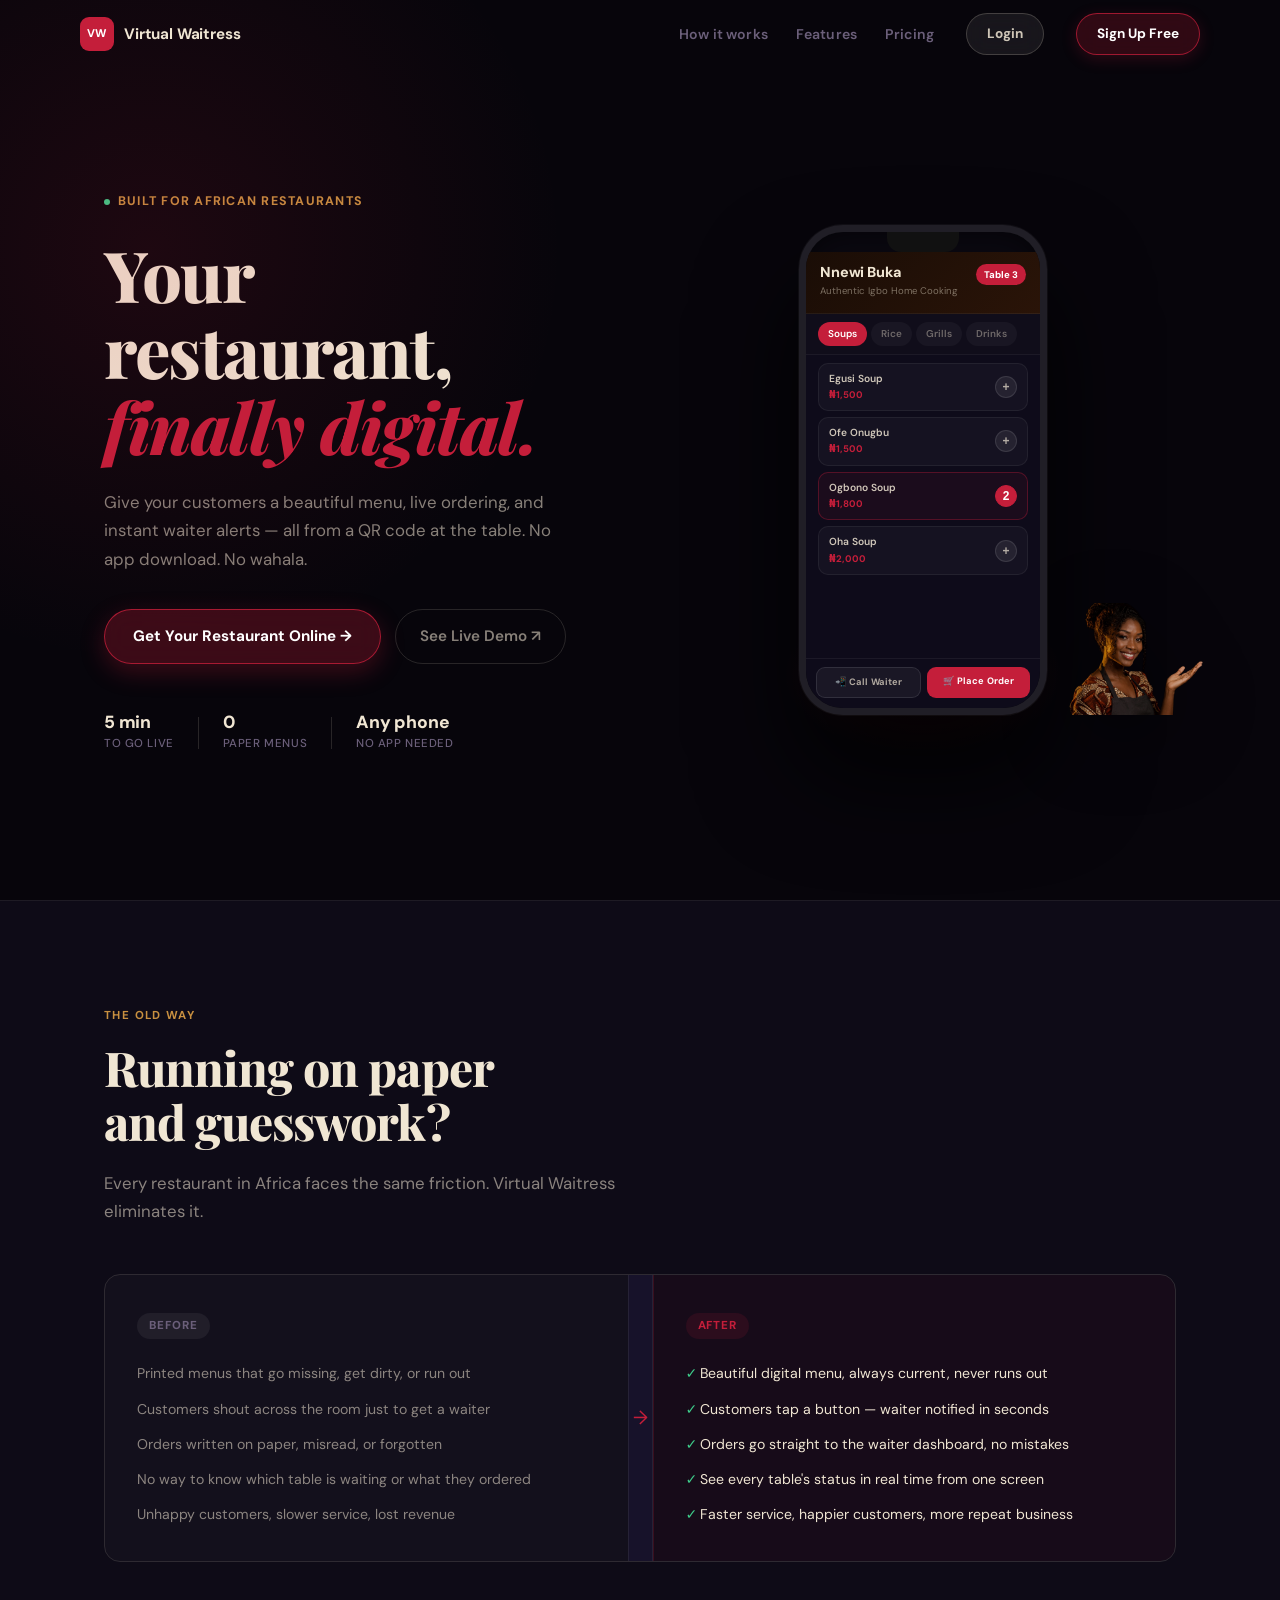
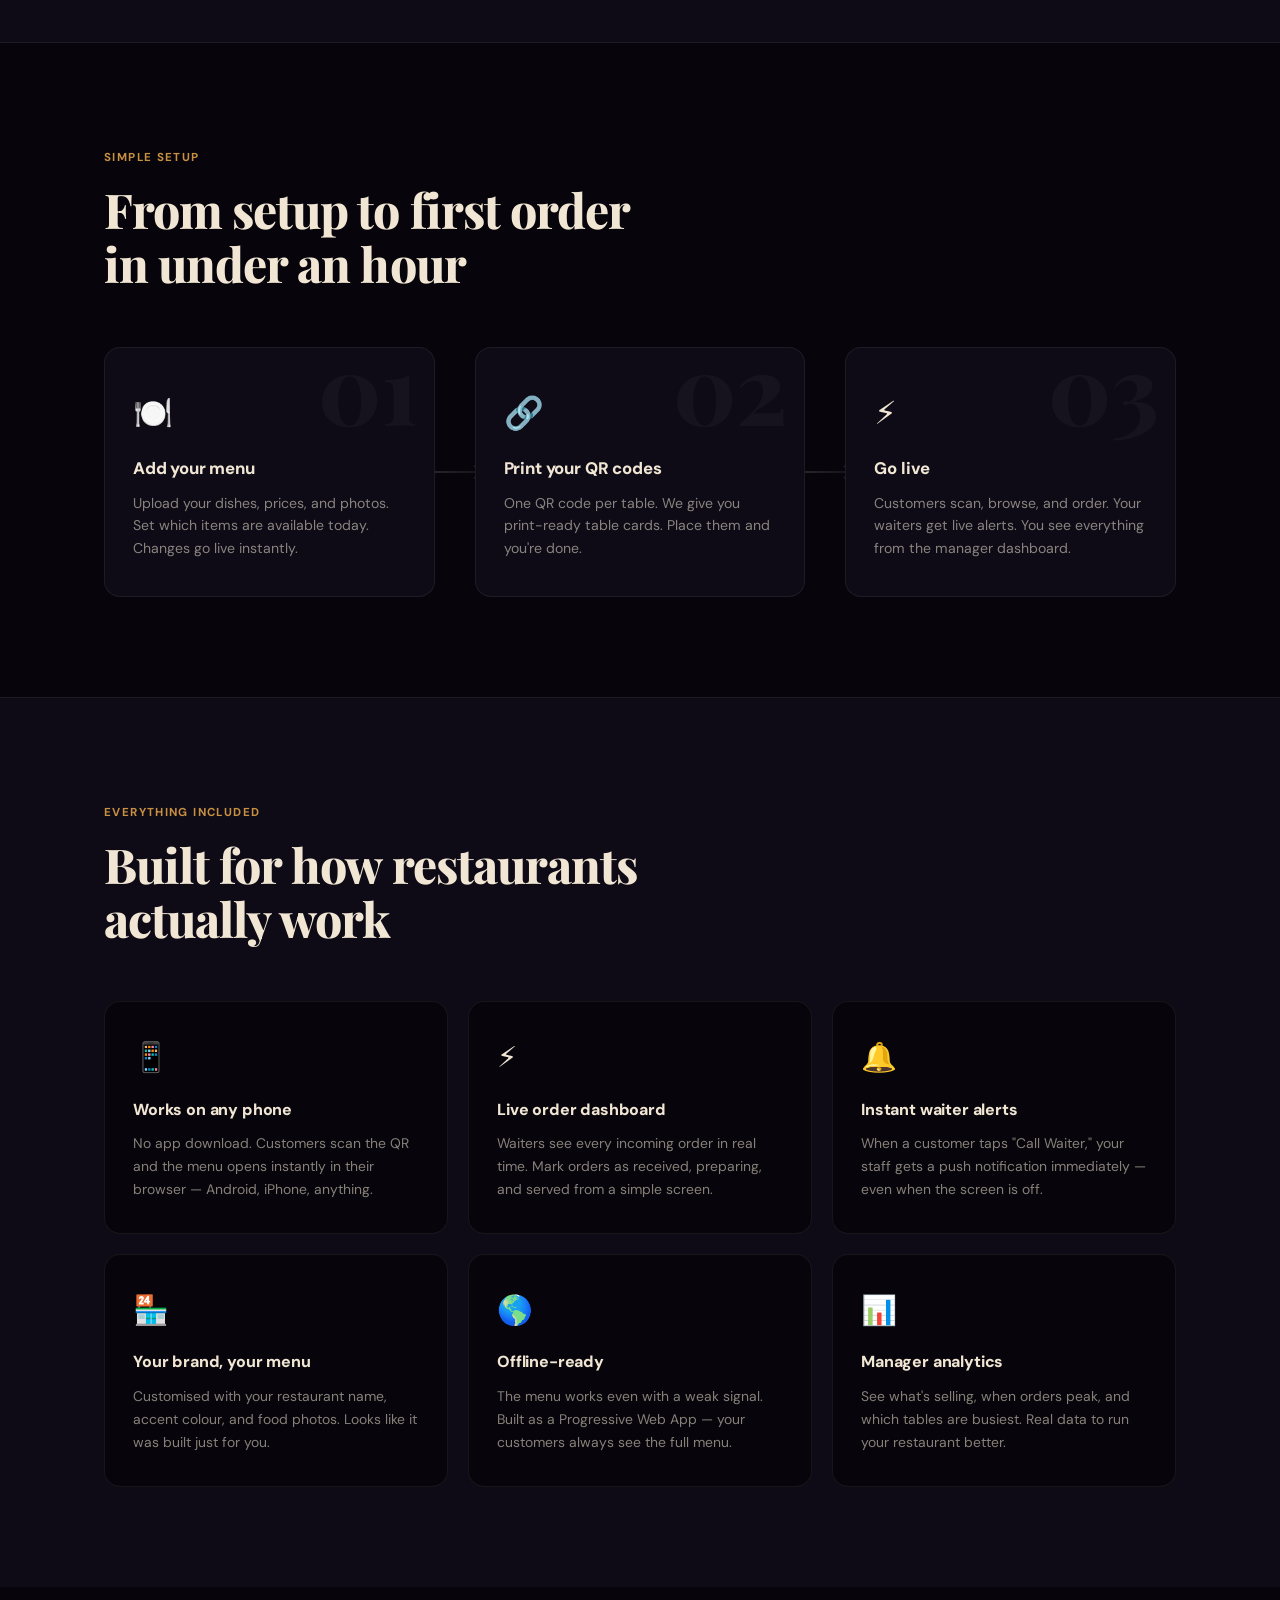
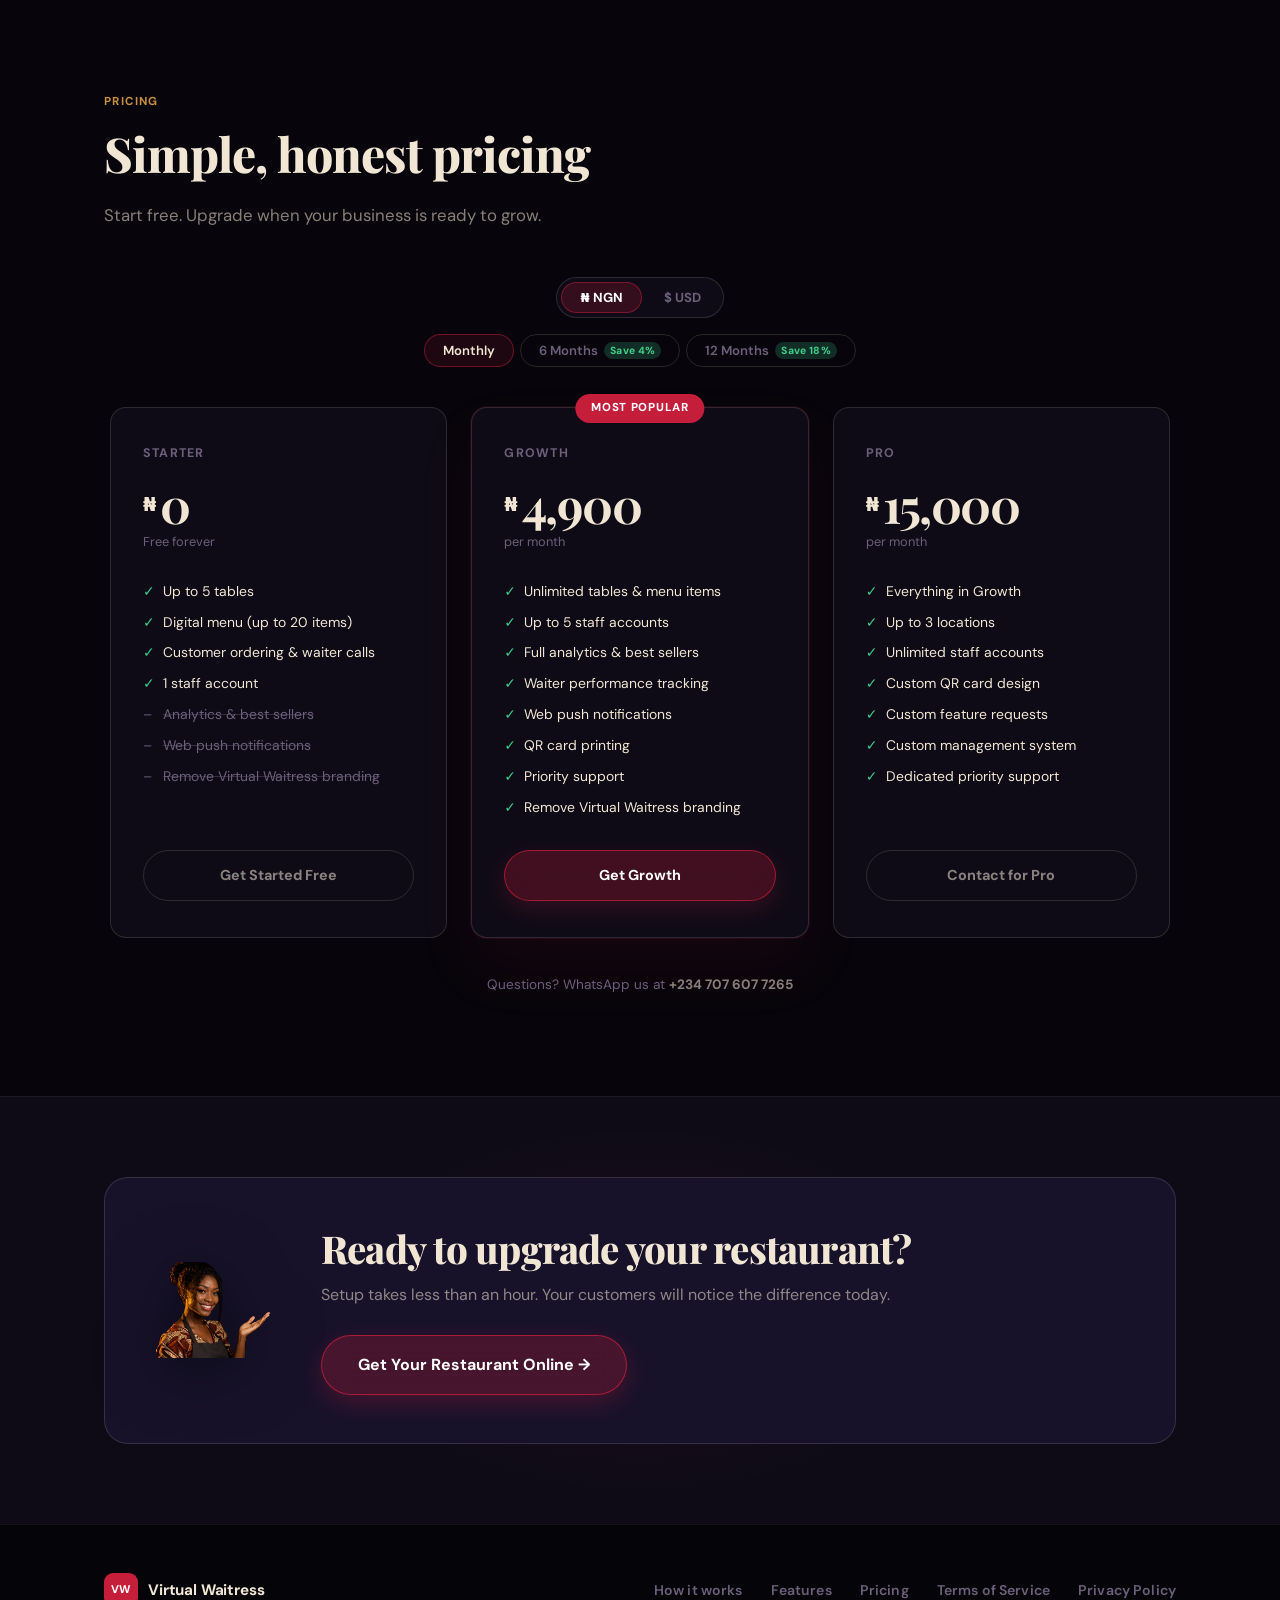
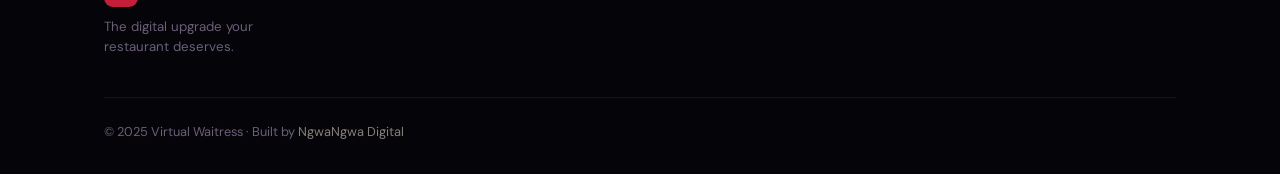
==== commit e2277b03: "Redesign pricing section — 3 tiers, billing cycle toggle, currency toggle - index.html: 3-column pri" ====
--- a/index.html
+++ b/index.html
@@ -263,47 +263,87 @@
       <div class="lp-container">
         <div class="lp-section-tag">Pricing</div>
         <h2 class="lp-section-headline reveal">Simple, honest pricing</h2>
-        <p class="lp-section-sub reveal">Start free. Upgrade when your restaurant is ready to scale.</p>
-        <div class="lp-plans">
+        <p class="lp-section-sub reveal">Start free. Upgrade when your business is ready to grow.</p>
+
+        <!-- Controls -->
+        <div class="lp-pricing-controls reveal">
+          <div class="lp-currency-toggle">
+            <button class="lp-currency-btn active" data-currency="ngn">&#8358; NGN</button>
+            <button class="lp-currency-btn" data-currency="usd">$ USD</button>
+          </div>
+          <div class="lp-cycle-tabs">
+            <button class="lp-cycle-btn active" data-cycle="monthly">Monthly</button>
+            <button class="lp-cycle-btn" data-cycle="6month">6 Months <span class="lp-save-badge">Save 4%</span></button>
+            <button class="lp-cycle-btn" data-cycle="annual">12 Months <span class="lp-save-badge">Save 18%</span></button>
+          </div>
+        </div>
+
+        <div class="lp-plans lp-plans-3">
+
+          <!-- Free -->
           <div class="lp-plan reveal">
             <div class="lp-plan-tier">Starter</div>
             <div class="lp-plan-price-row">
-              <span class="lp-plan-currency">&#8358;</span>
+              <span class="lp-plan-currency lp-price-sym">&#8358;</span>
               <span class="lp-plan-amount">0</span>
             </div>
             <p class="lp-plan-cycle">Free forever</p>
             <ul class="lp-plan-features">
               <li class="lp-feat-on">Up to 5 tables</li>
               <li class="lp-feat-on">Digital menu (up to 20 items)</li>
-              <li class="lp-feat-on">Customer ordering</li>
-              <li class="lp-feat-on">Basic waiter dashboard</li>
-              <li class="lp-feat-off">Custom branding</li>
-              <li class="lp-feat-off">Sales analytics</li>
-              <li class="lp-feat-off">Staff management</li>
+              <li class="lp-feat-on">Customer ordering &amp; waiter calls</li>
+              <li class="lp-feat-on">1 staff account</li>
+              <li class="lp-feat-off">Analytics &amp; best sellers</li>
+              <li class="lp-feat-off">Web push notifications</li>
+              <li class="lp-feat-off">Remove Virtual Waitress branding</li>
             </ul>
             <a href="https://app.virtualwaitress.com/signup" class="lp-plan-btn lp-plan-btn-ghost">Get Started Free</a>
           </div>
-          <div class="lp-plan lp-plan-pro reveal">
+
+          <!-- Growth -->
+          <div class="lp-plan lp-plan-growth reveal">
             <div class="lp-plan-popular">Most Popular</div>
+            <div class="lp-plan-tier">Growth</div>
+            <div class="lp-plan-price-row">
+              <span class="lp-plan-currency lp-price-sym">&#8358;</span>
+              <span class="lp-plan-amount" id="priceGrowth">4,900</span>
+            </div>
+            <p class="lp-plan-cycle" id="cycleGrowth">per month</p>
+            <ul class="lp-plan-features">
+              <li class="lp-feat-on">Unlimited tables &amp; menu items</li>
+              <li class="lp-feat-on">Up to 5 staff accounts</li>
+              <li class="lp-feat-on">Full analytics &amp; best sellers</li>
+              <li class="lp-feat-on">Waiter performance tracking</li>
+              <li class="lp-feat-on">Web push notifications</li>
+              <li class="lp-feat-on">QR card printing</li>
+              <li class="lp-feat-on">Priority support</li>
+              <li class="lp-feat-on">Remove Virtual Waitress branding</li>
+            </ul>
+            <a href="https://app.virtualwaitress.com/signup" class="lp-plan-btn lp-plan-btn-pro">Get Growth</a>
+          </div>
+
+          <!-- Pro -->
+          <div class="lp-plan reveal">
             <div class="lp-plan-tier">Pro</div>
             <div class="lp-plan-price-row">
-              <span class="lp-plan-currency">&#8358;</span>
-              <span class="lp-plan-amount">15,000</span>
-            </div>
-            <p class="lp-plan-cycle">per month</p>
+              <span class="lp-plan-currency lp-price-sym">&#8358;</span>
+              <span class="lp-plan-amount" id="pricePro">15,000</span>
+            </div>
+            <p class="lp-plan-cycle" id="cyclePro">per month</p>
             <ul class="lp-plan-features">
-              <li class="lp-feat-on">Unlimited tables</li>
-              <li class="lp-feat-on">Unlimited menu items</li>
-              <li class="lp-feat-on">Customer ordering</li>
-              <li class="lp-feat-on">Full waiter dashboard</li>
-              <li class="lp-feat-on">Custom branding &amp; colours</li>
-              <li class="lp-feat-on">Sales analytics</li>
-              <li class="lp-feat-on">Full staff management</li>
-            </ul>
-            <a href="mailto:codedbryt@gmail.com?subject=Virtual%20Waitress%20Pro%20%E2%80%94%20Enquiry" class="lp-plan-btn lp-plan-btn-pro">Get Pro Access</a>
-          </div>
-        </div>
-        <p class="lp-pricing-note">Want to talk first? WhatsApp us at <strong>+234 707 607 7265</strong></p>
+              <li class="lp-feat-on">Everything in Growth</li>
+              <li class="lp-feat-on">Up to 3 locations</li>
+              <li class="lp-feat-on">Unlimited staff accounts</li>
+              <li class="lp-feat-on">Custom QR card design</li>
+              <li class="lp-feat-on">Custom feature requests</li>
+              <li class="lp-feat-on">Custom management system</li>
+              <li class="lp-feat-on">Dedicated priority support</li>
+            </ul>
+            <a href="mailto:codedbryt@gmail.com?subject=Virtual%20Waitress%20Pro%20Enquiry" class="lp-plan-btn lp-plan-btn-ghost">Contact for Pro</a>
+          </div>
+
+        </div>
+        <p class="lp-pricing-note">Questions? WhatsApp us at <strong>+234 707 607 7265</strong></p>
       </div>
     </section>
 
--- a/css/style.css
+++ b/css/style.css
@@ -895,12 +895,100 @@
   background: var(--lp-bg);
 }
 
+/* Controls */
+.lp-pricing-controls {
+  display: flex;
+  flex-direction: column;
+  align-items: center;
+  gap: 16px;
+  margin: 48px auto 0;
+}
+
+.lp-currency-toggle {
+  display: flex;
+  background: var(--lp-surface);
+  border: 1px solid var(--lp-border-s);
+  border-radius: 50px;
+  padding: 4px;
+  gap: 4px;
+}
+
+.lp-currency-btn {
+  padding: 6px 18px;
+  border-radius: 50px;
+  border: none;
+  background: transparent;
+  color: var(--lp-muted);
+  font-size: 0.82rem;
+  font-weight: 700;
+  cursor: pointer;
+  transition: background 0.2s, color 0.2s;
+  font-family: inherit;
+}
+
+.lp-currency-btn.active {
+  background: rgba(196,30,58,0.22);
+  color: #fff;
+  border: 1px solid rgba(196,30,58,0.5);
+}
+
+.lp-cycle-tabs {
+  display: flex;
+  gap: 6px;
+  flex-wrap: wrap;
+  justify-content: center;
+}
+
+.lp-cycle-btn {
+  padding: 7px 18px;
+  border-radius: 50px;
+  border: 1px solid var(--lp-border-s);
+  background: transparent;
+  color: var(--lp-muted);
+  font-size: 0.82rem;
+  font-weight: 600;
+  cursor: pointer;
+  transition: all 0.2s;
+  font-family: inherit;
+  display: flex;
+  align-items: center;
+  gap: 6px;
+}
+
+.lp-cycle-btn.active {
+  border-color: rgba(196,30,58,0.5);
+  color: var(--lp-cream);
+  background: rgba(196,30,58,0.12);
+}
+
+.lp-save-badge {
+  background: rgba(62,204,138,0.2);
+  color: #3ECC8A;
+  font-size: 0.65rem;
+  font-weight: 800;
+  padding: 2px 6px;
+  border-radius: 10px;
+  letter-spacing: 0.03em;
+}
+
+/* 3-column grid */
 .lp-plans {
   display: grid;
   grid-template-columns: 1fr 1fr;
   gap: 24px;
   max-width: 760px;
-  margin: 56px auto 0;
+  margin: 40px auto 0;
+}
+
+.lp-plans-3 {
+  grid-template-columns: repeat(3, 1fr);
+  max-width: 1060px;
+}
+
+.lp-plan-growth {
+  border-color: rgba(196, 30, 58, 0.4);
+  background: linear-gradient(160deg, rgba(196, 30, 58, 0.07) 0%, var(--lp-surface) 50%);
+  box-shadow: 0 0 0 1px rgba(196, 30, 58, 0.15), 0 30px 60px rgba(196, 30, 58, 0.08);
 }
 
 .lp-plan {
@@ -1174,6 +1262,13 @@
 /* ──────────────────────────────────────────────
    RESPONSIVE
 ────────────────────────────────────────────── */
+@media (max-width: 1060px) {
+  .lp-plans-3 {
+    grid-template-columns: 1fr 1fr;
+    max-width: 720px;
+  }
+}
+
 @media (max-width: 900px) {
   .lp-hero-inner {
     grid-template-columns: 1fr;
@@ -1246,6 +1341,16 @@
     max-width: 400px;
   }
 
+  .lp-plans-3 {
+    grid-template-columns: 1fr;
+    max-width: 400px;
+  }
+
+  .lp-cycle-tabs {
+    flex-direction: column;
+    align-items: center;
+  }
+
   .lp-cta-inner {
     flex-direction: column;
     text-align: center;
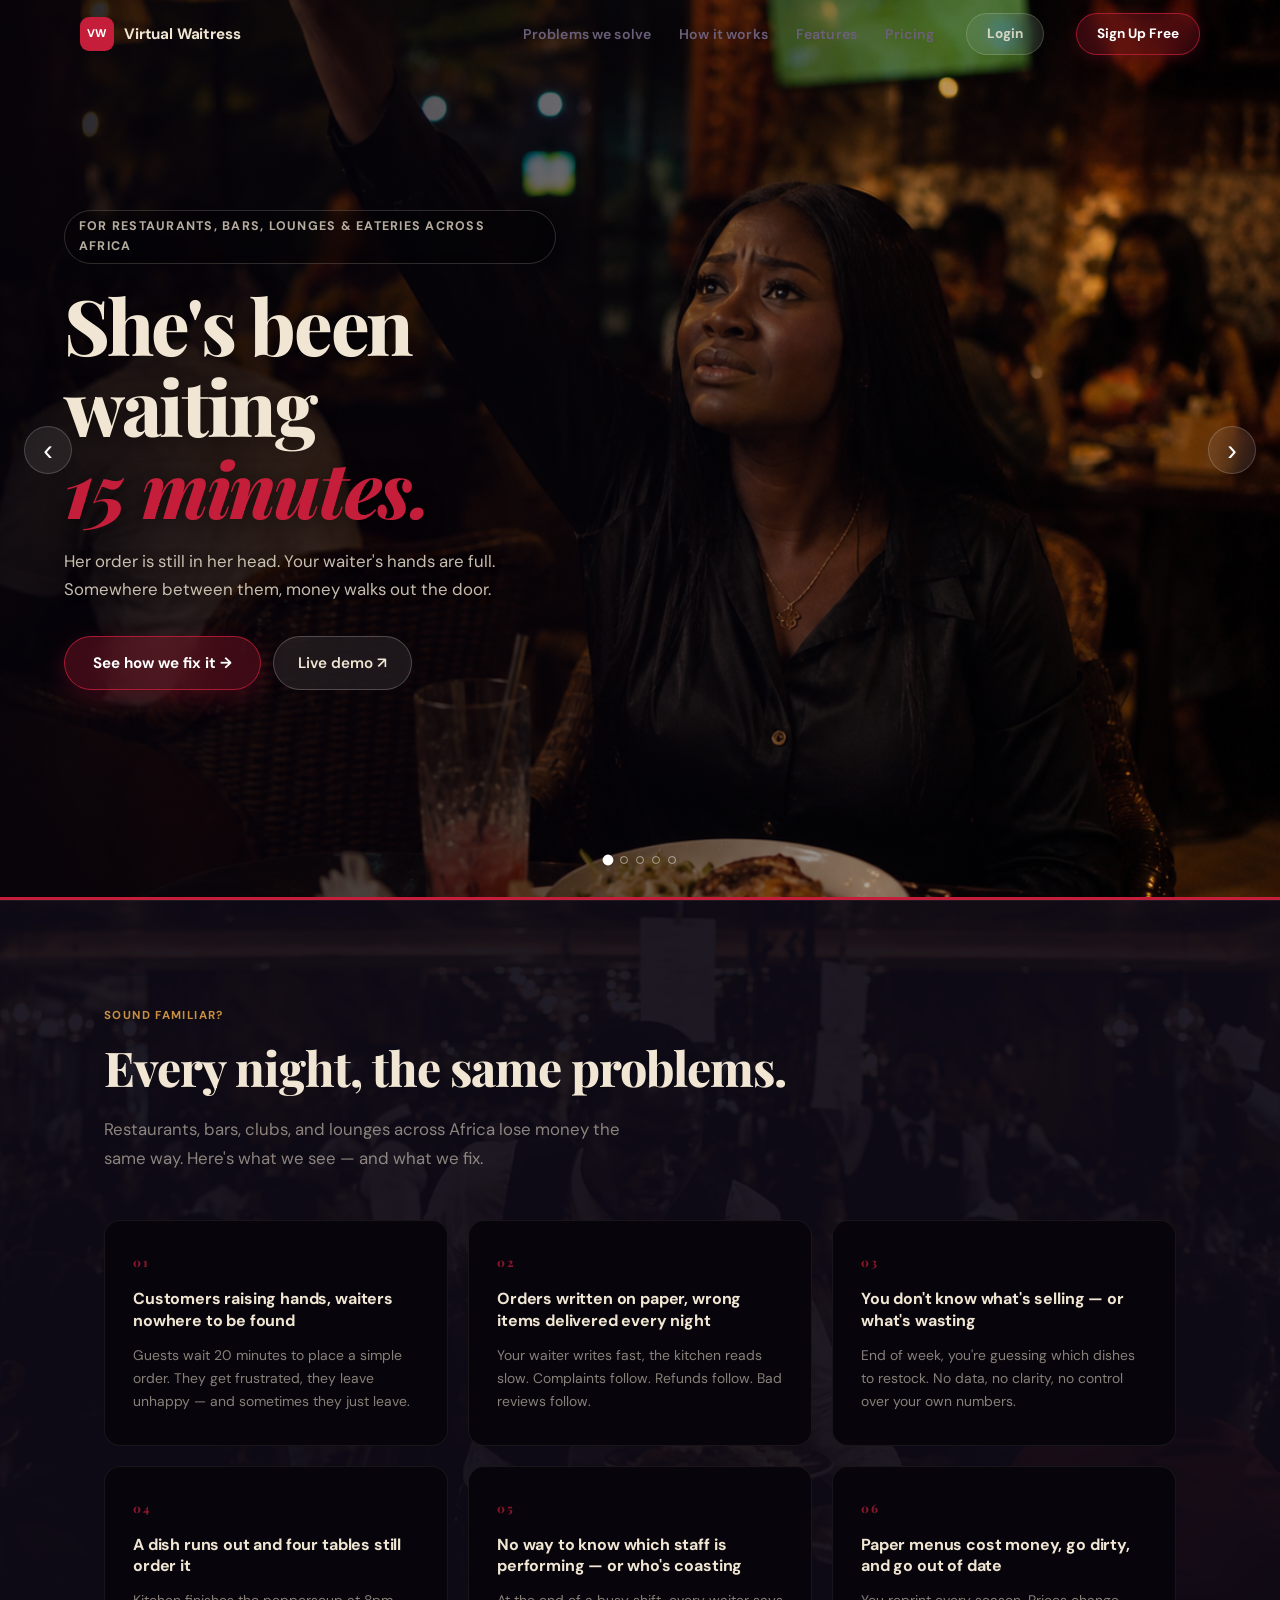
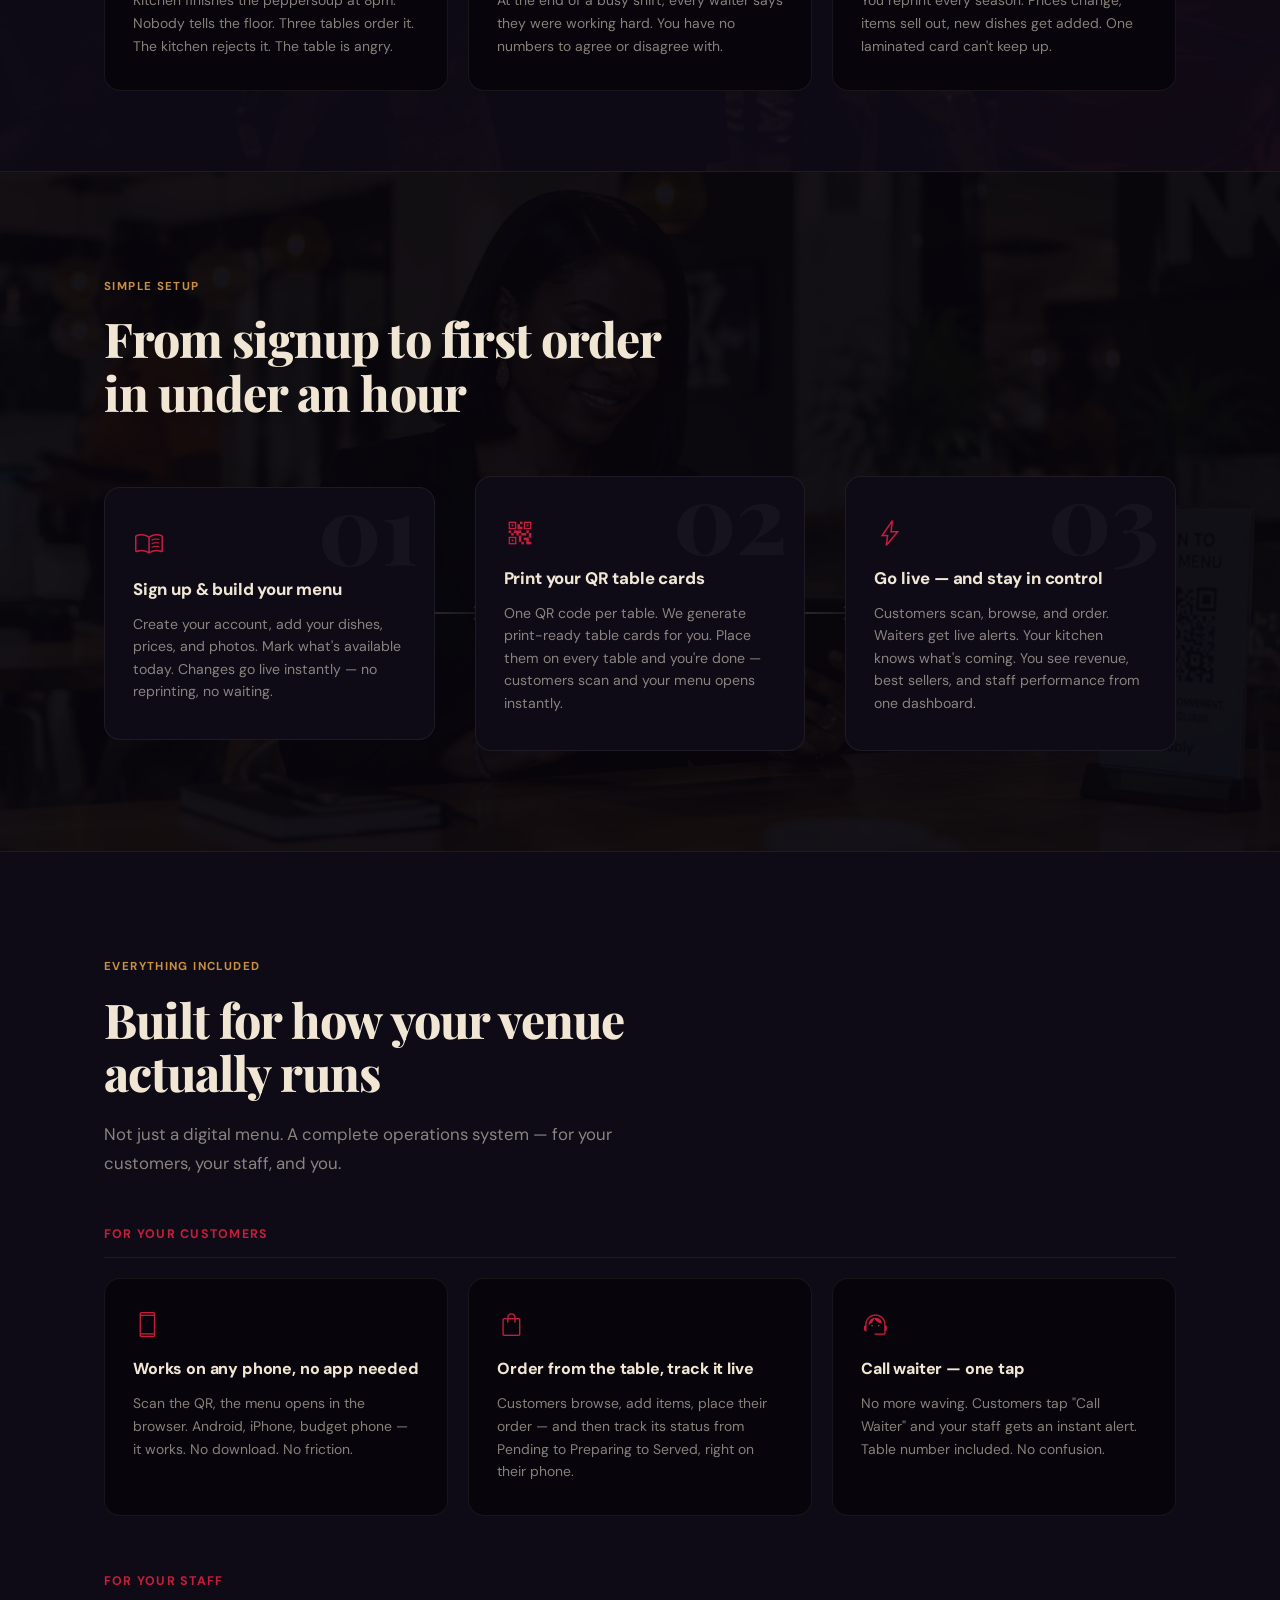
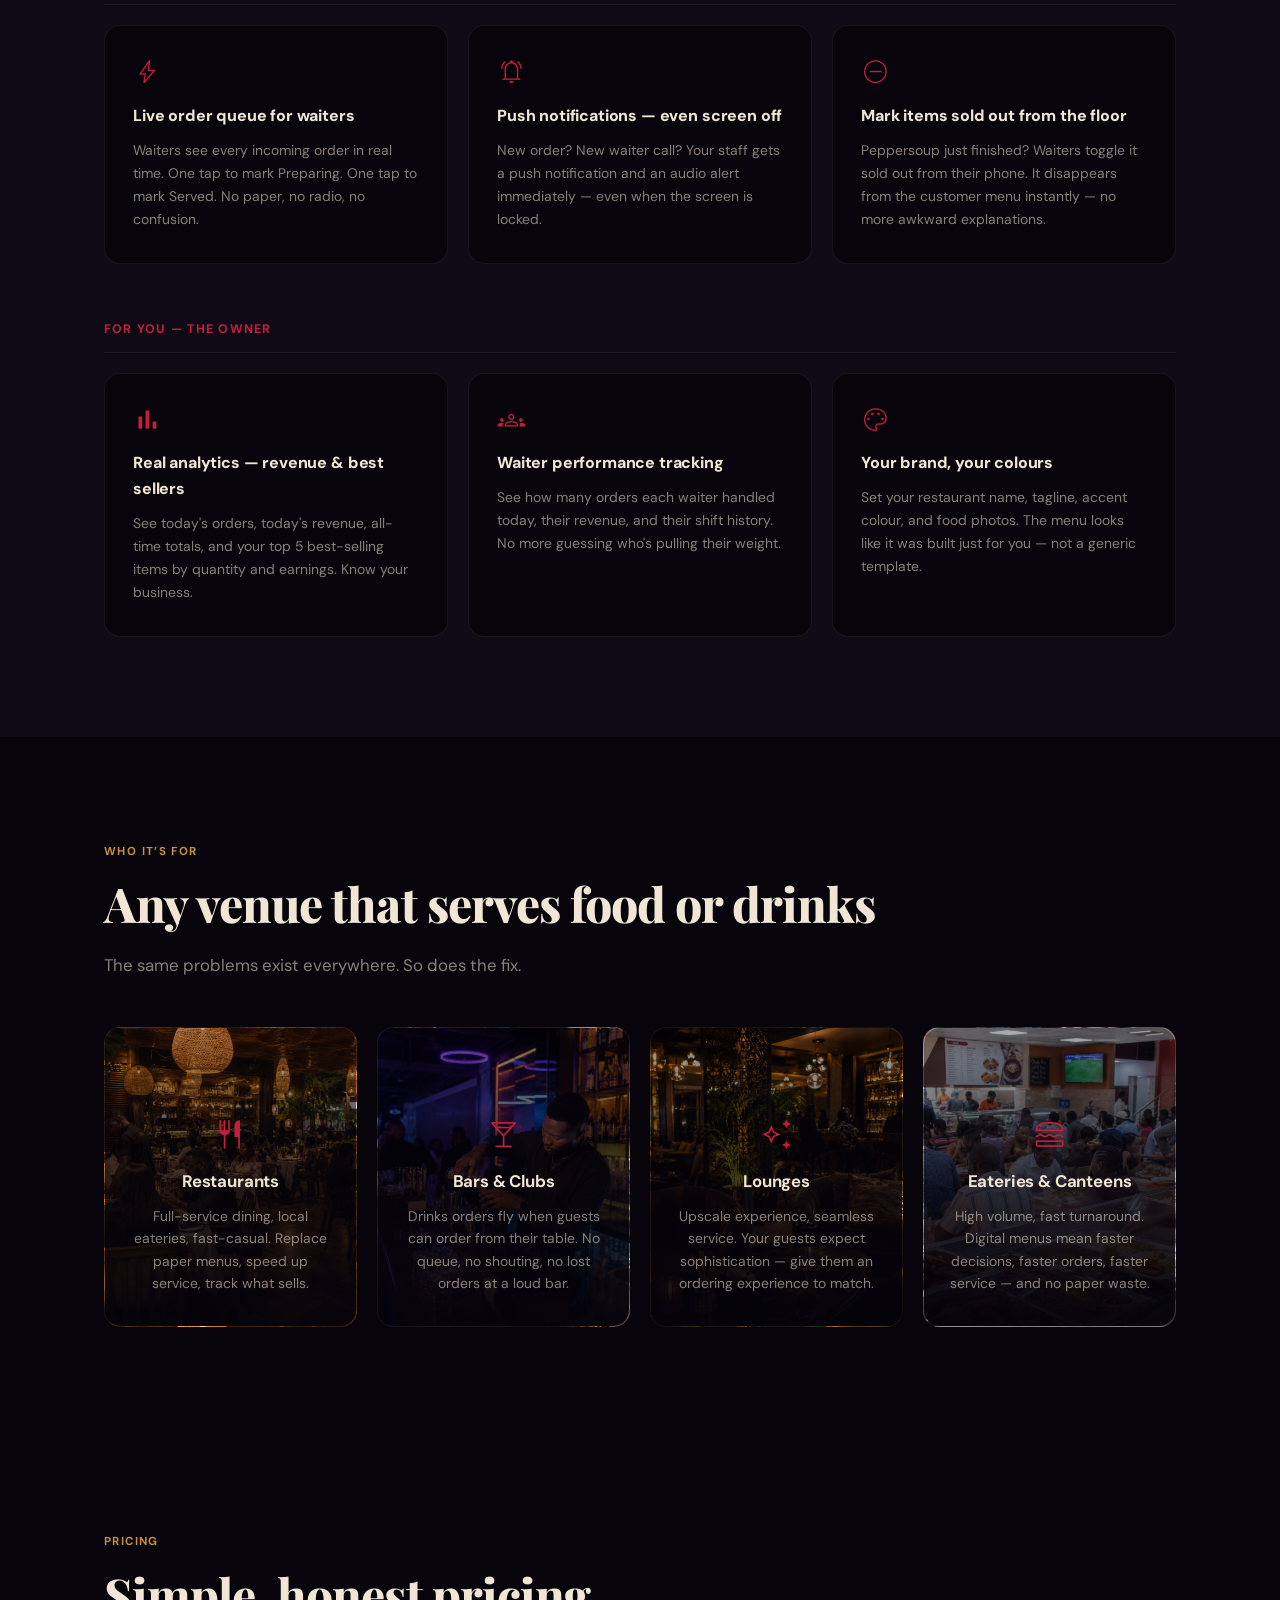
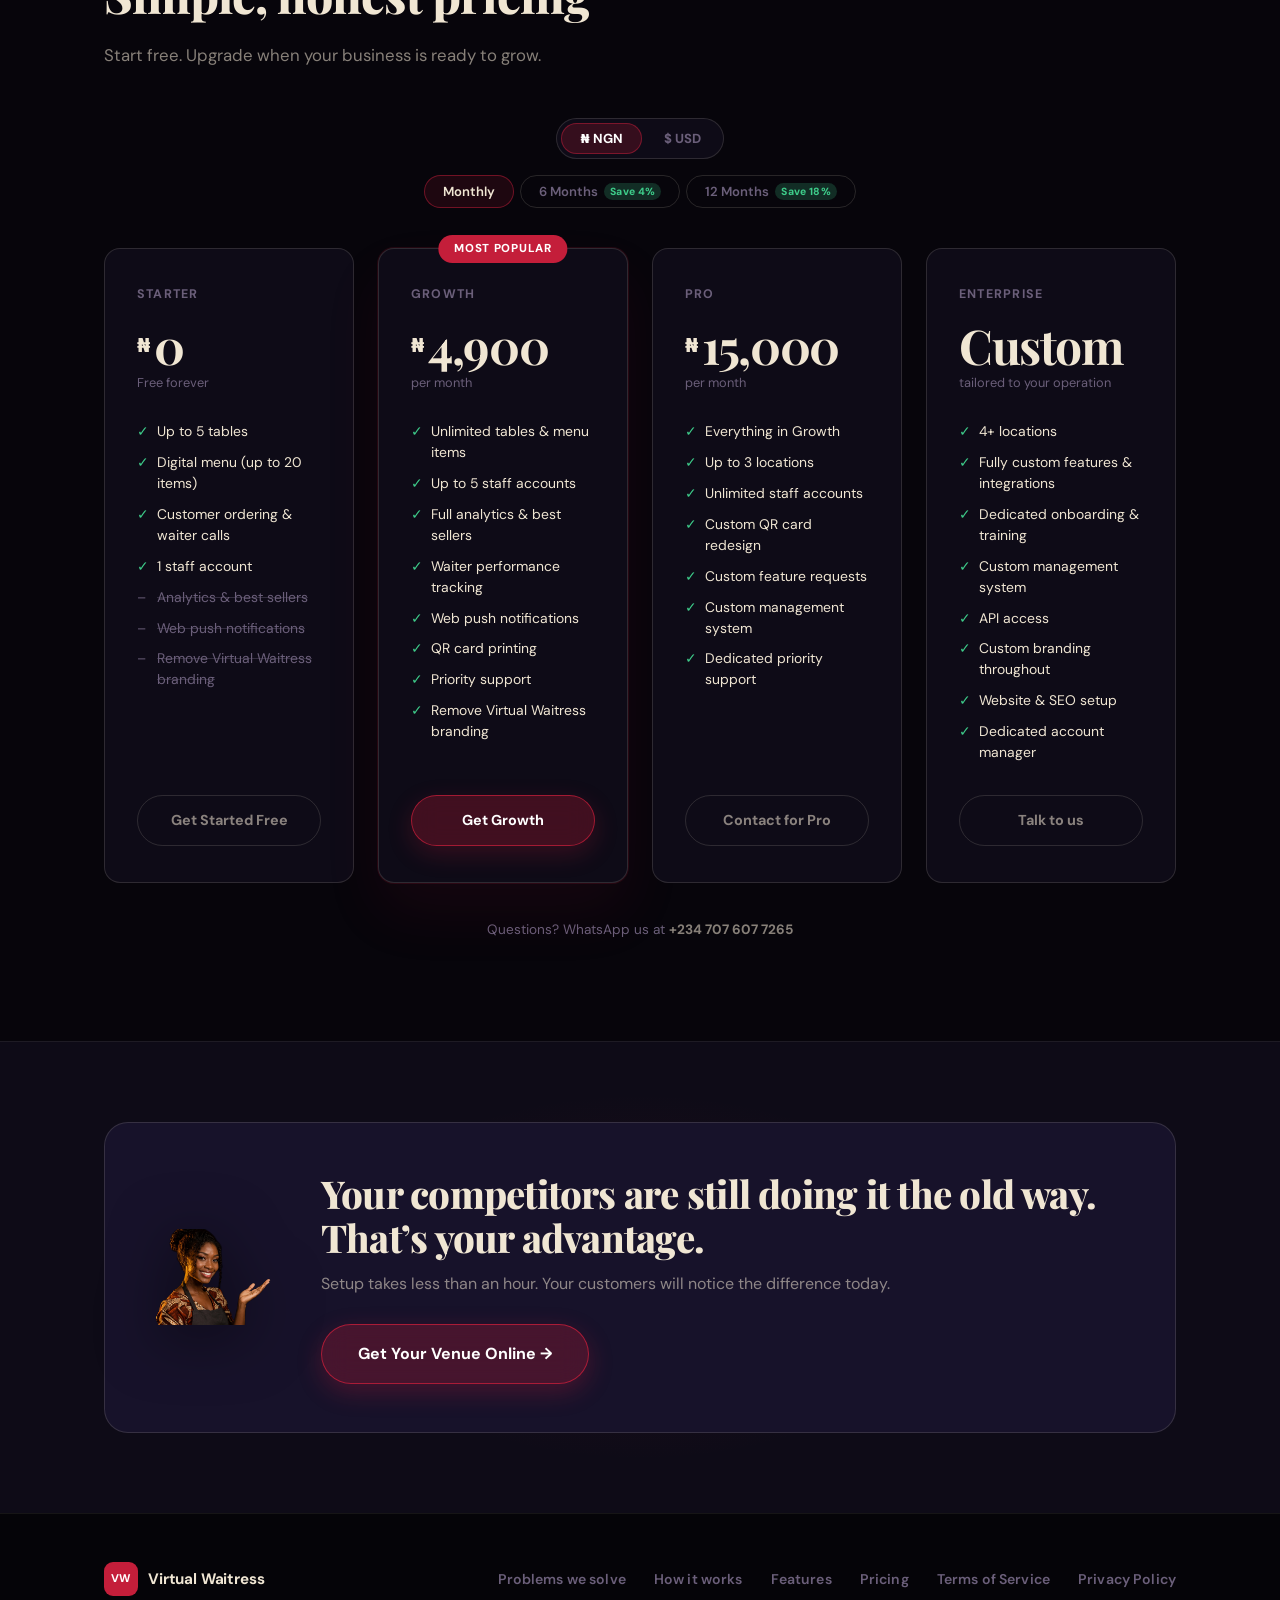
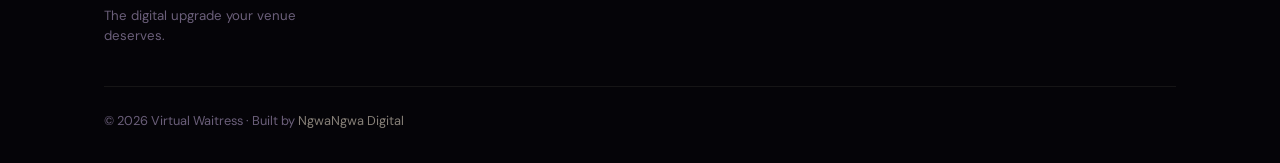
==== commit 0f2ba605: "Complete landing page redesign — hero slider, real photos, Material Icons, 4-tier pricing - 5-slide " ====
--- a/index.html
+++ b/index.html
@@ -3,17 +3,18 @@
   <head>
     <meta charset="UTF-8" />
     <meta name="viewport" content="width=device-width, initial-scale=1.0" />
-    <title>Virtual Waitress — Digital Menus for African Restaurants</title>
-    <meta name="description" content="Give your restaurant a beautiful digital menu, live ordering, and instant waiter alerts — from a QR code at every table. No app download." />
-    <meta property="og:title" content="Virtual Waitress — Digital Menus for African Restaurants" />
-    <meta property="og:description" content="From paper menus to live digital ordering in one afternoon. Built for African restaurants." />
-    <meta property="og:image" content="images/hero-food.jpg" />
+    <title>Virtual Waitress — Digital Operations for Restaurants, Bars &amp; Lounges</title>
+    <meta name="description" content="Stop losing money to missed orders, paper menus, and guesswork. Virtual Waitress gives your venue a live digital menu, instant waiter alerts, and real business analytics — from a QR code at every table." />
+    <meta property="og:title" content="Virtual Waitress — Digital Operations for Restaurants, Bars &amp; Lounges" />
+    <meta property="og:description" content="Stop losing money to missed orders and guesswork. Built for African restaurants, bars, clubs, lounges and eateries." />
+    <meta property="og:image" content="images/hero-slide-5.jpg" />
     <link rel="canonical" href="https://virtualwaitress.com" />
     <meta property="og:url" content="https://virtualwaitress.com" />
     <link rel="icon" href="icons/icon.svg" type="image/svg+xml" />
     <link rel="preconnect" href="https://fonts.googleapis.com" />
     <link rel="preconnect" href="https://fonts.gstatic.com" crossorigin />
     <link href="https://fonts.googleapis.com/css2?family=DM+Sans:opsz,wght@9..40,400;9..40,500;9..40,600;9..40,700;9..40,800&family=Playfair+Display:ital,wght@0,700;0,800;1,700;1,800&display=swap" rel="stylesheet" />
+    <link href="https://fonts.googleapis.com/css2?family=Material+Symbols+Outlined:opsz,wght,FILL,GRAD@24,300,0,0" rel="stylesheet" />
     <link rel="stylesheet" href="css/style.css" />
   </head>
   <body>
@@ -26,6 +27,7 @@
           <span class="lp-logo-word">Virtual Waitress</span>
         </a>
         <div class="lp-nav-links">
+          <a href="#problem">Problems we solve</a>
           <a href="#how">How it works</a>
           <a href="#features">Features</a>
           <a href="#pricing">Pricing</a>
@@ -35,6 +37,7 @@
         <button class="lp-nav-hamburger" id="lpNavHamburger" aria-label="Open navigation">&#9776;</button>
       </div>
       <div class="lp-mobile-menu hidden" id="lpMobileMenu">
+        <a href="#problem">Problems we solve</a>
         <a href="#how">How it works</a>
         <a href="#features">Features</a>
         <a href="#pricing">Pricing</a>
@@ -43,216 +46,277 @@
       </div>
     </nav>
 
-    <!-- ── Hero ────────────────────────────────────────────────── -->
-    <section class="lp-hero" id="home">
-      <div class="lp-hero-glow"></div>
-      <div class="lp-container">
-        <div class="lp-hero-inner">
-
-          <div class="lp-hero-text">
-            <div class="lp-eyebrow">
-              <span class="lp-eyebrow-dot"></span>
-              Built for African restaurants
-            </div>
-            <h1 class="lp-hero-headline">
-              Your restaurant,<br />
-              <em>finally digital.</em>
-            </h1>
-            <p class="lp-hero-sub">
-              Give your customers a beautiful menu, live ordering, and instant waiter alerts — all from a QR code at the table. No app download. No wahala.
-            </p>
-            <div class="lp-hero-actions">
-              <a href="https://app.virtualwaitress.com/signup" class="lp-btn-primary">Get Your Restaurant Online &#8594;</a>
-              <a href="https://app.virtualwaitress.com" target="_blank" rel="noopener noreferrer" class="lp-btn-ghost">See Live Demo &#8599;</a>
-            </div>
-            <div class="lp-hero-trust">
-              <div class="lp-trust-item">
-                <span class="lp-trust-num">5 min</span>
-                <span class="lp-trust-label">to go live</span>
-              </div>
-              <div class="lp-trust-divider"></div>
-              <div class="lp-trust-item">
-                <span class="lp-trust-num">0</span>
-                <span class="lp-trust-label">paper menus</span>
-              </div>
-              <div class="lp-trust-divider"></div>
-              <div class="lp-trust-item">
-                <span class="lp-trust-num">Any phone</span>
-                <span class="lp-trust-label">no app needed</span>
-              </div>
-            </div>
-          </div>
-
-          <div class="lp-hero-visual">
-            <div class="lp-phone-wrap">
-              <div class="lp-phone-glow"></div>
-              <div class="lp-phone">
-                <div class="lp-phone-notch"></div>
-                <div class="lp-phone-screen">
-                  <div class="lp-mock-hero-band">
-                    <div class="lp-mock-hero-info">
-                      <p class="lp-mock-restaurant-name">Nnewi Buka</p>
-                      <p class="lp-mock-tagline">Authentic Igbo Home Cooking</p>
-                    </div>
-                    <div class="lp-mock-table-badge">Table 3</div>
-                  </div>
-                  <div class="lp-mock-tabs">
-                    <div class="lp-mock-tab lp-mock-tab-active">Soups</div>
-                    <div class="lp-mock-tab">Rice</div>
-                    <div class="lp-mock-tab">Grills</div>
-                    <div class="lp-mock-tab">Drinks</div>
-                  </div>
-                  <div class="lp-mock-items">
-                    <div class="lp-mock-item">
-                      <div class="lp-mock-item-text">
-                        <div class="lp-mock-item-name">Egusi Soup</div>
-                        <div class="lp-mock-item-price">&#8358;1,500</div>
-                      </div>
-                      <button class="lp-mock-add-btn">+</button>
-                    </div>
-                    <div class="lp-mock-item">
-                      <div class="lp-mock-item-text">
-                        <div class="lp-mock-item-name">Ofe Onugbu</div>
-                        <div class="lp-mock-item-price">&#8358;1,500</div>
-                      </div>
-                      <button class="lp-mock-add-btn">+</button>
-                    </div>
-                    <div class="lp-mock-item lp-mock-item-selected">
-                      <div class="lp-mock-item-text">
-                        <div class="lp-mock-item-name">Ogbono Soup</div>
-                        <div class="lp-mock-item-price">&#8358;1,800</div>
-                      </div>
-                      <button class="lp-mock-add-btn lp-mock-add-active">2</button>
-                    </div>
-                    <div class="lp-mock-item">
-                      <div class="lp-mock-item-text">
-                        <div class="lp-mock-item-name">Oha Soup</div>
-                        <div class="lp-mock-item-price">&#8358;2,000</div>
-                      </div>
-                      <button class="lp-mock-add-btn">+</button>
-                    </div>
-                  </div>
-                  <div class="lp-mock-action-bar">
-                    <div class="lp-mock-call-btn">&#128242; Call Waiter</div>
-                    <div class="lp-mock-order-btn">&#128722; Place Order</div>
-                  </div>
-                </div>
-              </div>
-            </div>
-            <img src="images/ada.png" alt="Ada, your virtual waitress" class="lp-ada-float" />
-          </div>
-
-        </div>
-      </div>
-    </section>
-
-    <!-- ── Problem ──────────────────────────────────────────────── -->
-    <section class="lp-problem" id="problem">
-      <div class="lp-container">
-        <div class="lp-section-tag">The old way</div>
-        <h2 class="lp-section-headline reveal">
-          Running on paper<br />and guesswork?
-        </h2>
-        <p class="lp-section-sub reveal">Every restaurant in Africa faces the same friction. Virtual Waitress eliminates it.</p>
-        <div class="lp-compare reveal">
-          <div class="lp-compare-col lp-compare-before">
-            <div class="lp-compare-label">Before</div>
-            <ul class="lp-compare-list">
-              <li>Printed menus that go missing, get dirty, or run out</li>
-              <li>Customers shout across the room just to get a waiter</li>
-              <li>Orders written on paper, misread, or forgotten</li>
-              <li>No way to know which table is waiting or what they ordered</li>
-              <li>Unhappy customers, slower service, lost revenue</li>
-            </ul>
-          </div>
-          <div class="lp-compare-divider">
-            <span class="lp-compare-arrow">&#8594;</span>
-          </div>
-          <div class="lp-compare-col lp-compare-after">
-            <div class="lp-compare-label lp-compare-label-after">After</div>
-            <ul class="lp-compare-list lp-compare-list-after">
-              <li>Beautiful digital menu, always current, never runs out</li>
-              <li>Customers tap a button — waiter notified in seconds</li>
-              <li>Orders go straight to the waiter dashboard, no mistakes</li>
-              <li>See every table's status in real time from one screen</li>
-              <li>Faster service, happier customers, more repeat business</li>
-            </ul>
-          </div>
-        </div>
-      </div>
-    </section>
-
-    <!-- ── How it works ─────────────────────────────────────────── -->
+    <!-- ── Hero Slider ────────────────────────────────────────── -->
+    <section class="lp-hero-slider" id="home">
+
+      <!-- Slide 1: Frustrated customer -->
+      <div class="hero-slide slide-1">
+        <div class="slide-bg" style="background-image:url('images/hero-slide-1.jpg')"></div>
+        <div class="slide-overlay overlay-left"></div>
+        <div class="slide-content content-left">
+          <div class="slide-eyebrow">For restaurants, bars, lounges &amp; eateries across Africa</div>
+          <h1 class="slide-headline">She's been waiting<br><em>15 minutes.</em></h1>
+          <p class="slide-sub">Her order is still in her head. Your waiter's hands are full. Somewhere between them, money walks out the door.</p>
+          <div class="slide-actions">
+            <a href="https://app.virtualwaitress.com/signup" class="lp-btn-primary">See how we fix it &rarr;</a>
+            <a href="https://app.virtualwaitress.com" class="lp-btn-ghost-slide" target="_blank" rel="noopener">Live demo &nearr;</a>
+          </div>
+        </div>
+      </div>
+
+      <!-- Slide 2: Overwhelmed waiter -->
+      <div class="hero-slide slide-2">
+        <div class="slide-bg" style="background-image:url('images/hero-slide-2.jpg')"></div>
+        <div class="slide-overlay overlay-right"></div>
+        <div class="slide-content content-right">
+          <div class="slide-eyebrow">Staff management &amp; live orders</div>
+          <h1 class="slide-headline">One waiter.<br>Eight tables.<br><em>Zero chance.</em></h1>
+          <p class="slide-sub">When your staff is stretched thin, orders get missed, guests get frustrated, and the reviews show it. We fix the system underneath.</p>
+          <div class="slide-actions">
+            <a href="https://app.virtualwaitress.com/signup" class="lp-btn-primary">Give your team a better system &rarr;</a>
+          </div>
+        </div>
+      </div>
+
+      <!-- Slide 3: Owner with receipts -->
+      <div class="hero-slide slide-3">
+        <div class="slide-bg" style="background-image:url('images/hero-slide-3.jpg')"></div>
+        <div class="slide-overlay overlay-dark"></div>
+        <div class="slide-content content-center">
+          <div class="slide-eyebrow">Business analytics &amp; insights</div>
+          <h1 class="slide-headline">What actually sold<br><em>last night?</em></h1>
+          <p class="slide-sub">If your answer is paper slips and guesswork, you're running blind. Virtual Waitress gives you real numbers — best sellers, revenue, and staff performance — in real time.</p>
+          <div class="slide-actions slide-actions-center">
+            <a href="https://app.virtualwaitress.com/signup" class="lp-btn-primary">See your business clearly &rarr;</a>
+          </div>
+        </div>
+      </div>
+
+      <!-- Slide 4: QR scan -->
+      <div class="hero-slide slide-4">
+        <div class="slide-bg" style="background-image:url('images/hero-slide-4.jpg')"></div>
+        <div class="slide-overlay overlay-glass-left"></div>
+        <div class="slide-content content-left">
+          <div class="slide-eyebrow">Customer experience</div>
+          <h1 class="slide-headline">Scan. Browse.<br>Order. <em>Done.</em></h1>
+          <p class="slide-sub">No app. No printer. No confusion. Works on any phone at your restaurant, bar, club, lounge, or eatery — the moment a customer sits down.</p>
+          <div class="slide-actions">
+            <a href="https://app.virtualwaitress.com" class="lp-btn-primary" target="_blank" rel="noopener">Try the live demo &rarr;</a>
+            <a href="https://app.virtualwaitress.com/signup" class="lp-btn-ghost-slide">Get started free</a>
+          </div>
+        </div>
+      </div>
+
+      <!-- Slide 5: Analytics owner -->
+      <div class="hero-slide slide-5">
+        <div class="slide-bg" style="background-image:url('images/hero-slide-5.jpg')"></div>
+        <div class="slide-overlay overlay-left-warm"></div>
+        <div class="slide-content content-left">
+          <div class="slide-eyebrow slide-eyebrow-green"><span class="material-symbols-outlined" style="font-size:0.9rem;vertical-align:middle;margin-right:4px">check_circle</span> Real-time analytics &amp; performance</div>
+          <h1 class="slide-headline">Now you know<br>exactly <em>what's working.</em></h1>
+          <p class="slide-sub">Best sellers, waiter performance, daily revenue — all on one screen. Run your restaurant, bar, or lounge with data, not instinct.</p>
+          <div class="slide-actions">
+            <a href="https://app.virtualwaitress.com/signup" class="lp-btn-primary">Get started free &rarr;</a>
+          </div>
+        </div>
+      </div>
+
+      <!-- Navigation arrows -->
+      <button class="hero-arrow hero-prev" id="heroPrev" aria-label="Previous slide">&#8249;</button>
+      <button class="hero-arrow hero-next" id="heroNext" aria-label="Next slide">&#8250;</button>
+
+      <!-- Dot indicators -->
+      <div class="hero-dots">
+        <button class="hero-dot" aria-label="Slide 1"></button>
+        <button class="hero-dot" aria-label="Slide 2"></button>
+        <button class="hero-dot" aria-label="Slide 3"></button>
+        <button class="hero-dot" aria-label="Slide 4"></button>
+        <button class="hero-dot" aria-label="Slide 5"></button>
+      </div>
+
+      <!-- Progress bar -->
+      <div class="hero-progress-wrap">
+        <div class="hero-progress" id="heroProgress"></div>
+      </div>
+
+    </section>
+
+    <!-- ── Pain Section ───────────────────────────────────────── -->
+    <section class="lp-pain" id="problem">
+      <div class="lp-container">
+        <div class="lp-section-tag">Sound familiar?</div>
+        <h2 class="lp-section-headline reveal">Every night, the same problems.</h2>
+        <p class="lp-section-sub reveal">Restaurants, bars, clubs, and lounges across Africa lose money the same way. Here's what we see — and what we fix.</p>
+        <div class="lp-pain-grid">
+          <div class="lp-pain-card reveal">
+            <div class="lp-pain-num">01</div>
+            <h3>Customers raising hands, waiters nowhere to be found</h3>
+            <p>Guests wait 20 minutes to place a simple order. They get frustrated, they leave unhappy — and sometimes they just leave.</p>
+          </div>
+          <div class="lp-pain-card reveal">
+            <div class="lp-pain-num">02</div>
+            <h3>Orders written on paper, wrong items delivered every night</h3>
+            <p>Your waiter writes fast, the kitchen reads slow. Complaints follow. Refunds follow. Bad reviews follow.</p>
+          </div>
+          <div class="lp-pain-card reveal">
+            <div class="lp-pain-num">03</div>
+            <h3>You don't know what's selling — or what's wasting</h3>
+            <p>End of week, you're guessing which dishes to restock. No data, no clarity, no control over your own numbers.</p>
+          </div>
+          <div class="lp-pain-card reveal">
+            <div class="lp-pain-num">04</div>
+            <h3>A dish runs out and four tables still order it</h3>
+            <p>Kitchen finishes the peppersoup at 8pm. Nobody tells the floor. Three tables order it. The kitchen rejects it. The table is angry.</p>
+          </div>
+          <div class="lp-pain-card reveal">
+            <div class="lp-pain-num">05</div>
+            <h3>No way to know which staff is performing — or who's coasting</h3>
+            <p>At the end of a busy shift, every waiter says they were working hard. You have no numbers to agree or disagree with.</p>
+          </div>
+          <div class="lp-pain-card reveal">
+            <div class="lp-pain-num">06</div>
+            <h3>Paper menus cost money, go dirty, and go out of date</h3>
+            <p>You reprint every season. Prices change, items sell out, new dishes get added. One laminated card can't keep up.</p>
+          </div>
+        </div>
+      </div>
+    </section>
+
+    <!-- ── How it works ───────────────────────────────────────── -->
     <section class="lp-how" id="how">
       <div class="lp-container">
         <div class="lp-section-tag">Simple setup</div>
-        <h2 class="lp-section-headline reveal">From setup to first order<br />in under an hour</h2>
+        <h2 class="lp-section-headline reveal">From signup to first order<br />in under an hour</h2>
         <div class="lp-steps">
           <div class="lp-step reveal">
             <div class="lp-step-num-bg">01</div>
             <div class="lp-step-body">
-              <div class="lp-step-icon">&#127869;&#65039;</div>
-              <h3 class="lp-step-title">Add your menu</h3>
-              <p class="lp-step-desc">Upload your dishes, prices, and photos. Set which items are available today. Changes go live instantly.</p>
+              <span class="material-symbols-outlined lp-step-icon">menu_book</span>
+              <h3 class="lp-step-title">Sign up &amp; build your menu</h3>
+              <p class="lp-step-desc">Create your account, add your dishes, prices, and photos. Mark what's available today. Changes go live instantly — no reprinting, no waiting.</p>
             </div>
           </div>
           <div class="lp-step-line"></div>
           <div class="lp-step reveal">
             <div class="lp-step-num-bg">02</div>
             <div class="lp-step-body">
-              <div class="lp-step-icon">&#128279;</div>
-              <h3 class="lp-step-title">Print your QR codes</h3>
-              <p class="lp-step-desc">One QR code per table. We give you print-ready table cards. Place them and you're done.</p>
+              <span class="material-symbols-outlined lp-step-icon">qr_code_2</span>
+              <h3 class="lp-step-title">Print your QR table cards</h3>
+              <p class="lp-step-desc">One QR code per table. We generate print-ready table cards for you. Place them on every table and you're done — customers scan and your menu opens instantly.</p>
             </div>
           </div>
           <div class="lp-step-line"></div>
           <div class="lp-step reveal">
             <div class="lp-step-num-bg">03</div>
             <div class="lp-step-body">
-              <div class="lp-step-icon">&#9889;</div>
-              <h3 class="lp-step-title">Go live</h3>
-              <p class="lp-step-desc">Customers scan, browse, and order. Your waiters get live alerts. You see everything from the manager dashboard.</p>
-            </div>
-          </div>
-        </div>
-      </div>
-    </section>
-
-    <!-- ── Features ─────────────────────────────────────────────── -->
+              <span class="material-symbols-outlined lp-step-icon">bolt</span>
+              <h3 class="lp-step-title">Go live — and stay in control</h3>
+              <p class="lp-step-desc">Customers scan, browse, and order. Waiters get live alerts. Your kitchen knows what's coming. You see revenue, best sellers, and staff performance from one dashboard.</p>
+            </div>
+          </div>
+        </div>
+      </div>
+    </section>
+
+    <!-- ── Features ────────────────────────────────────────────── -->
     <section class="lp-features" id="features">
       <div class="lp-container">
         <div class="lp-section-tag">Everything included</div>
-        <h2 class="lp-section-headline reveal">Built for how restaurants<br />actually work</h2>
-        <div class="lp-feat-grid">
-          <div class="lp-feat reveal">
-            <div class="lp-feat-icon">&#128241;</div>
-            <h3 class="lp-feat-title">Works on any phone</h3>
-            <p class="lp-feat-desc">No app download. Customers scan the QR and the menu opens instantly in their browser — Android, iPhone, anything.</p>
-          </div>
-          <div class="lp-feat reveal">
-            <div class="lp-feat-icon">&#9889;</div>
-            <h3 class="lp-feat-title">Live order dashboard</h3>
-            <p class="lp-feat-desc">Waiters see every incoming order in real time. Mark orders as received, preparing, and served from a simple screen.</p>
-          </div>
-          <div class="lp-feat reveal">
-            <div class="lp-feat-icon">&#128276;</div>
-            <h3 class="lp-feat-title">Instant waiter alerts</h3>
-            <p class="lp-feat-desc">When a customer taps "Call Waiter," your staff gets a push notification immediately — even when the screen is off.</p>
-          </div>
-          <div class="lp-feat reveal">
-            <div class="lp-feat-icon">&#127978;</div>
-            <h3 class="lp-feat-title">Your brand, your menu</h3>
-            <p class="lp-feat-desc">Customised with your restaurant name, accent colour, and food photos. Looks like it was built just for you.</p>
-          </div>
-          <div class="lp-feat reveal">
-            <div class="lp-feat-icon">&#127758;</div>
-            <h3 class="lp-feat-title">Offline-ready</h3>
-            <p class="lp-feat-desc">The menu works even with a weak signal. Built as a Progressive Web App — your customers always see the full menu.</p>
-          </div>
-          <div class="lp-feat reveal">
-            <div class="lp-feat-icon">&#128202;</div>
-            <h3 class="lp-feat-title">Manager analytics</h3>
-            <p class="lp-feat-desc">See what's selling, when orders peak, and which tables are busiest. Real data to run your restaurant better.</p>
+        <h2 class="lp-section-headline reveal">Built for how your venue<br />actually runs</h2>
+        <p class="lp-section-sub reveal">Not just a digital menu. A complete operations system — for your customers, your staff, and you.</p>
+
+        <div class="lp-feat-group">
+          <div class="lp-feat-group-label">For your customers</div>
+          <div class="lp-feat-grid">
+            <div class="lp-feat reveal">
+              <span class="material-symbols-outlined lp-feat-icon">smartphone</span>
+              <h3 class="lp-feat-title">Works on any phone, no app needed</h3>
+              <p class="lp-feat-desc">Scan the QR, the menu opens in the browser. Android, iPhone, budget phone — it works. No download. No friction.</p>
+            </div>
+            <div class="lp-feat reveal">
+              <span class="material-symbols-outlined lp-feat-icon">shopping_bag</span>
+              <h3 class="lp-feat-title">Order from the table, track it live</h3>
+              <p class="lp-feat-desc">Customers browse, add items, place their order — and then track its status from Pending to Preparing to Served, right on their phone.</p>
+            </div>
+            <div class="lp-feat reveal">
+              <span class="material-symbols-outlined lp-feat-icon">support_agent</span>
+              <h3 class="lp-feat-title">Call waiter — one tap</h3>
+              <p class="lp-feat-desc">No more waving. Customers tap "Call Waiter" and your staff gets an instant alert. Table number included. No confusion.</p>
+            </div>
+          </div>
+        </div>
+
+        <div class="lp-feat-group">
+          <div class="lp-feat-group-label">For your staff</div>
+          <div class="lp-feat-grid">
+            <div class="lp-feat reveal">
+              <span class="material-symbols-outlined lp-feat-icon">bolt</span>
+              <h3 class="lp-feat-title">Live order queue for waiters</h3>
+              <p class="lp-feat-desc">Waiters see every incoming order in real time. One tap to mark Preparing. One tap to mark Served. No paper, no radio, no confusion.</p>
+            </div>
+            <div class="lp-feat reveal">
+              <span class="material-symbols-outlined lp-feat-icon">notifications_active</span>
+              <h3 class="lp-feat-title">Push notifications — even screen off</h3>
+              <p class="lp-feat-desc">New order? New waiter call? Your staff gets a push notification and an audio alert immediately — even when the screen is locked.</p>
+            </div>
+            <div class="lp-feat reveal">
+              <span class="material-symbols-outlined lp-feat-icon">do_not_disturb_on</span>
+              <h3 class="lp-feat-title">Mark items sold out from the floor</h3>
+              <p class="lp-feat-desc">Peppersoup just finished? Waiters toggle it sold out from their phone. It disappears from the customer menu instantly — no more awkward explanations.</p>
+            </div>
+          </div>
+        </div>
+
+        <div class="lp-feat-group">
+          <div class="lp-feat-group-label">For you — the owner</div>
+          <div class="lp-feat-grid">
+            <div class="lp-feat reveal">
+              <span class="material-symbols-outlined lp-feat-icon">bar_chart</span>
+              <h3 class="lp-feat-title">Real analytics — revenue &amp; best sellers</h3>
+              <p class="lp-feat-desc">See today's orders, today's revenue, all-time totals, and your top 5 best-selling items by quantity and earnings. Know your business.</p>
+            </div>
+            <div class="lp-feat reveal">
+              <span class="material-symbols-outlined lp-feat-icon">groups</span>
+              <h3 class="lp-feat-title">Waiter performance tracking</h3>
+              <p class="lp-feat-desc">See how many orders each waiter handled today, their revenue, and their shift history. No more guessing who's pulling their weight.</p>
+            </div>
+            <div class="lp-feat reveal">
+              <span class="material-symbols-outlined lp-feat-icon">palette</span>
+              <h3 class="lp-feat-title">Your brand, your colours</h3>
+              <p class="lp-feat-desc">Set your restaurant name, tagline, accent colour, and food photos. The menu looks like it was built just for you — not a generic template.</p>
+            </div>
+          </div>
+        </div>
+
+      </div>
+    </section>
+
+    <!-- ── Who it's for ─────────────────────────────────────────── -->
+    <section class="lp-venues" id="venues">
+      <div class="lp-container">
+        <div class="lp-section-tag">Who it&#8217;s for</div>
+        <h2 class="lp-section-headline reveal">Any venue that serves food or drinks</h2>
+        <p class="lp-section-sub reveal">The same problems exist everywhere. So does the fix.</p>
+        <div class="lp-venue-grid">
+          <div class="lp-venue-card reveal" style="background-image:url('images/venue-1.png')">
+            <span class="material-symbols-outlined lp-venue-icon">restaurant</span>
+            <h3>Restaurants</h3>
+            <p>Full-service dining, local eateries, fast-casual. Replace paper menus, speed up service, track what sells.</p>
+          </div>
+          <div class="lp-venue-card reveal" style="background-image:url('images/venue-2.png')">
+            <span class="material-symbols-outlined lp-venue-icon">local_bar</span>
+            <h3>Bars &amp; Clubs</h3>
+            <p>Drinks orders fly when guests can order from their table. No queue, no shouting, no lost orders at a loud bar.</p>
+          </div>
+          <div class="lp-venue-card reveal" style="background-image:url('images/venue-3.png')">
+            <span class="material-symbols-outlined lp-venue-icon">auto_awesome</span>
+            <h3>Lounges</h3>
+            <p>Upscale experience, seamless service. Your guests expect sophistication — give them an ordering experience to match.</p>
+          </div>
+          <div class="lp-venue-card reveal" style="background-image:url('images/venue-4.png')">
+            <span class="material-symbols-outlined lp-venue-icon">lunch_dining</span>
+            <h3>Eateries &amp; Canteens</h3>
+            <p>High volume, fast turnaround. Digital menus mean faster decisions, faster orders, faster service — and no paper waste.</p>
           </div>
         </div>
       </div>
@@ -278,7 +342,7 @@
           </div>
         </div>
 
-        <div class="lp-plans lp-plans-3">
+        <div class="lp-plans lp-plans-4">
 
           <!-- Free -->
           <div class="lp-plan reveal">
@@ -334,7 +398,7 @@
               <li class="lp-feat-on">Everything in Growth</li>
               <li class="lp-feat-on">Up to 3 locations</li>
               <li class="lp-feat-on">Unlimited staff accounts</li>
-              <li class="lp-feat-on">Custom QR card design</li>
+              <li class="lp-feat-on">Custom QR card redesign</li>
               <li class="lp-feat-on">Custom feature requests</li>
               <li class="lp-feat-on">Custom management system</li>
               <li class="lp-feat-on">Dedicated priority support</li>
@@ -342,6 +406,26 @@
             <a href="mailto:codedbryt@gmail.com?subject=Virtual%20Waitress%20Pro%20Enquiry" class="lp-plan-btn lp-plan-btn-ghost">Contact for Pro</a>
           </div>
 
+          <!-- Enterprise -->
+          <div class="lp-plan lp-plan-enterprise reveal">
+            <div class="lp-plan-tier">Enterprise</div>
+            <div class="lp-plan-price-row">
+              <span class="lp-plan-amount lp-plan-custom">Custom</span>
+            </div>
+            <p class="lp-plan-cycle">tailored to your operation</p>
+            <ul class="lp-plan-features">
+              <li class="lp-feat-on">4+ locations</li>
+              <li class="lp-feat-on">Fully custom features &amp; integrations</li>
+              <li class="lp-feat-on">Dedicated onboarding &amp; training</li>
+              <li class="lp-feat-on">Custom management system</li>
+              <li class="lp-feat-on">API access</li>
+              <li class="lp-feat-on">Custom branding throughout</li>
+              <li class="lp-feat-on">Website &amp; SEO setup</li>
+              <li class="lp-feat-on">Dedicated account manager</li>
+            </ul>
+            <a href="mailto:codedbryt@gmail.com?subject=Virtual%20Waitress%20Enterprise%20Enquiry" class="lp-plan-btn lp-plan-btn-ghost">Talk to us</a>
+          </div>
+
         </div>
         <p class="lp-pricing-note">Questions? WhatsApp us at <strong>+234 707 607 7265</strong></p>
       </div>
@@ -354,9 +438,9 @@
         <div class="lp-cta-inner reveal">
           <img src="images/ada.png" alt="Ada" class="lp-cta-ada" />
           <div class="lp-cta-text">
-            <h2 class="lp-cta-headline">Ready to upgrade your restaurant?</h2>
+            <h2 class="lp-cta-headline">Your competitors are still doing it the old way.<br>That&#8217;s your advantage.</h2>
             <p class="lp-cta-sub">Setup takes less than an hour. Your customers will notice the difference today.</p>
-            <a href="https://app.virtualwaitress.com/signup" class="lp-btn-primary lp-btn-large">Get Your Restaurant Online &#8594;</a>
+            <a href="https://app.virtualwaitress.com/signup" class="lp-btn-primary lp-btn-large">Get Your Venue Online &rarr;</a>
           </div>
         </div>
       </div>
@@ -371,9 +455,10 @@
               <span class="lp-logo-mark">VW</span>
               <span class="lp-logo-word">Virtual Waitress</span>
             </a>
-            <p class="lp-footer-tagline">The digital upgrade your restaurant deserves.</p>
+            <p class="lp-footer-tagline">The digital upgrade your venue deserves.</p>
           </div>
           <nav class="lp-footer-nav">
+            <a href="#problem">Problems we solve</a>
             <a href="#how">How it works</a>
             <a href="#features">Features</a>
             <a href="#pricing">Pricing</a>
@@ -382,7 +467,7 @@
           </nav>
         </div>
         <div class="lp-footer-bottom">
-          <p>&#169; 2025 Virtual Waitress &middot; Built by <a href="https://ngwangwadigital.com" target="_blank" rel="noopener noreferrer">NgwaNgwa Digital</a></p>
+          <p>&#169; 2026 Virtual Waitress &middot; Built by <a href="https://ngwangwadigital.com" target="_blank" rel="noopener noreferrer">NgwaNgwa Digital</a></p>
         </div>
       </div>
     </footer>
--- a/css/style.css
+++ b/css/style.css
@@ -221,83 +221,189 @@
 /* ──────────────────────────────────────────────
    HERO
 ────────────────────────────────────────────── */
-.lp-hero {
-  min-height: 100vh;
-  display: flex;
-  align-items: center;
-  padding: 120px 0 80px;
+/* ──────────────────────────────────────────────
+   HERO SLIDER
+────────────────────────────────────────────── */
+.lp-hero-slider {
   position: relative;
+  height: 100vh;
+  min-height: 600px;
   overflow: hidden;
 }
 
-.lp-hero-glow {
-  position: absolute;
-  top: -200px;
-  left: -300px;
-  width: 900px;
-  height: 900px;
-  background: radial-gradient(circle, rgba(196, 30, 58, 0.12) 0%, transparent 65%);
+.hero-slide {
+  position: absolute;
+  inset: 0;
+  opacity: 0;
+  transition: opacity 1s ease;
   pointer-events: none;
 }
 
-.lp-hero-inner {
-  display: grid;
-  grid-template-columns: 1fr 1fr;
-  gap: 60px;
-  align-items: center;
-}
-
-/* Eyebrow */
-.lp-eyebrow {
+.hero-slide.active {
+  opacity: 1;
+  pointer-events: auto;
+}
+
+.slide-bg {
+  position: absolute;
+  inset: 0;
+  background-size: cover;
+  background-position: center;
+  transform: scale(1.04);
+  transition: transform 7s ease;
+}
+
+.hero-slide.active .slide-bg {
+  transform: scale(1);
+}
+
+/* Overlay variants */
+.slide-overlay {
+  position: absolute;
+  inset: 0;
+}
+
+.overlay-left {
+  background: linear-gradient(90deg, rgba(5, 3, 10, 0.88) 0%, rgba(5, 3, 10, 0.55) 50%, transparent 100%);
+}
+
+.overlay-right {
+  background: linear-gradient(270deg, rgba(5, 3, 10, 0.88) 0%, rgba(5, 3, 10, 0.55) 50%, transparent 100%);
+}
+
+.overlay-dark {
+  background: rgba(5, 3, 10, 0.62);
+}
+
+.overlay-glass-left {
+  background: linear-gradient(90deg, rgba(5, 3, 10, 0.75) 0%, rgba(5, 3, 10, 0.42) 48%, transparent 100%);
+}
+
+.overlay-left-warm {
+  background: linear-gradient(90deg, rgba(10, 4, 4, 0.9) 0%, rgba(20, 5, 10, 0.6) 50%, transparent 100%);
+}
+
+/* Content positioning */
+.slide-content {
+  position: absolute;
+  inset: 0;
+  display: flex;
+  flex-direction: column;
+  justify-content: center;
+  padding: 0 64px;
+}
+
+.content-left {
+  max-width: 620px;
+  left: 0;
+  right: auto;
+  align-items: flex-start;
+  text-align: left;
+}
+
+.content-right {
+  max-width: 620px;
+  right: 0;
+  left: auto;
+  align-items: flex-end;
+  text-align: right;
+}
+
+.content-center {
+  max-width: 760px;
+  left: 50%;
+  right: auto;
+  transform: translateX(-50%);
+  align-items: center;
+  text-align: center;
+}
+
+/* Slide text */
+.slide-eyebrow {
   display: inline-flex;
   align-items: center;
-  gap: 8px;
   font-size: 0.78rem;
   font-weight: 700;
   letter-spacing: 0.1em;
   text-transform: uppercase;
-  color: var(--lp-gold);
-  margin-bottom: 24px;
-}
-
-.lp-eyebrow-dot {
-  width: 6px;
-  height: 6px;
-  background: var(--lp-green);
-  border-radius: 50%;
-  animation: pulse-dot 2s ease-in-out infinite;
-}
-
-@keyframes pulse-dot {
-  0%, 100% { opacity: 1; transform: scale(1); }
-  50%       { opacity: 0.4; transform: scale(0.7); }
-}
-
-/* Headline */
-.lp-hero-headline {
+  color: rgba(240, 230, 211, 0.75);
+  margin-bottom: 20px;
+  padding: 6px 14px;
+  border: 1px solid rgba(240, 230, 211, 0.18);
+  border-radius: 50px;
+  backdrop-filter: blur(8px);
+  background: rgba(0, 0, 0, 0.22);
+  align-self: flex-start;
+}
+
+.content-right .slide-eyebrow { align-self: flex-end; }
+.content-center .slide-eyebrow { align-self: center; }
+
+.slide-eyebrow-green {
+  color: var(--lp-green);
+  border-color: rgba(62, 204, 138, 0.3);
+}
+
+.slide-headline {
   font-family: var(--lp-serif);
-  font-size: clamp(2.6rem, 5.5vw, 4.4rem);
+  font-size: clamp(2.8rem, 6vw, 5rem);
   font-weight: 800;
-  line-height: 1.08;
-  letter-spacing: -0.02em;
-  color: var(--lp-cream);
-  margin-bottom: 24px;
-}
-
-.lp-hero-headline em {
+  line-height: 1.06;
+  letter-spacing: -0.03em;
+  color: var(--lp-cream);
+  margin-bottom: 20px;
+  text-shadow: 0 2px 20px rgba(0,0,0,0.5);
+}
+
+.slide-headline em {
   font-style: italic;
   color: var(--lp-orange);
 }
 
-.lp-hero-sub {
+.slide-sub {
   font-size: 1.05rem;
-  color: var(--lp-cream-dim);
-  line-height: 1.7;
-  max-width: 480px;
-  margin-bottom: 36px;
-}
-
-/* Buttons */
+  color: rgba(240, 230, 211, 0.82);
+  line-height: 1.65;
+  max-width: 460px;
+  margin-bottom: 32px;
+  text-shadow: 0 1px 8px rgba(0,0,0,0.5);
+}
+
+.slide-actions {
+  display: flex;
+  align-items: center;
+  gap: 12px;
+  flex-wrap: wrap;
+}
+
+.slide-actions-center {
+  justify-content: center;
+}
+
+/* Ghost button for use on image overlays */
+.lp-btn-ghost-slide {
+  display: inline-flex;
+  align-items: center;
+  padding: 14px 24px;
+  background: rgba(255,255,255,0.08);
+  backdrop-filter: blur(12px);
+  -webkit-backdrop-filter: blur(12px);
+  color: var(--lp-cream);
+  font-family: var(--lp-font);
+  font-size: 0.95rem;
+  font-weight: 600;
+  border-radius: 50px;
+  border: 1.5px solid rgba(255,255,255,0.22);
+  text-decoration: none;
+  transition: background 0.2s, transform 0.15s;
+}
+
+.lp-btn-ghost-slide:hover {
+  background: rgba(255,255,255,0.16);
+  transform: translateY(-1px);
+}
+
+/* Shared CTA button styles */
 .lp-btn-primary {
   display: inline-flex;
   align-items: center;
@@ -348,269 +454,80 @@
   transform: translateY(-1px);
 }
 
-.lp-hero-actions {
-  display: flex;
-  align-items: center;
-  gap: 14px;
-  flex-wrap: wrap;
-  margin-bottom: 48px;
-}
-
-/* Trust bar */
-.lp-hero-trust {
-  display: flex;
-  align-items: center;
-  gap: 24px;
-}
-
-.lp-trust-item {
-  display: flex;
-  flex-direction: column;
-}
-
-.lp-trust-num {
-  font-size: 1.1rem;
-  font-weight: 800;
-  color: var(--lp-cream);
-  letter-spacing: -0.01em;
-  line-height: 1.2;
-}
-
-.lp-trust-label {
-  font-size: 0.72rem;
-  color: var(--lp-muted);
-  font-weight: 500;
-  text-transform: uppercase;
-  letter-spacing: 0.05em;
-  margin-top: 2px;
-}
-
-.lp-trust-divider {
-  width: 1px;
-  height: 32px;
-  background: var(--lp-border-s);
-}
-
-/* ── Phone Mockup ── */
-.lp-hero-visual {
-  display: flex;
+/* Slider navigation arrows */
+.hero-arrow {
+  position: absolute;
+  top: 50%;
+  transform: translateY(-50%);
+  z-index: 10;
+  background: rgba(255,255,255,0.08);
+  backdrop-filter: blur(12px);
+  -webkit-backdrop-filter: blur(12px);
+  border: 1.5px solid rgba(255,255,255,0.18);
+  color: #fff;
+  width: 48px;
+  height: 48px;
+  border-radius: 50%;
+  font-size: 1.8rem;
+  cursor: pointer;
+  display: flex;
+  align-items: center;
   justify-content: center;
-  align-items: flex-end;
-  position: relative;
-}
-
-.lp-phone-wrap {
-  position: relative;
-  display: flex;
-  justify-content: center;
-}
-
-.lp-phone-glow {
-  position: absolute;
-  bottom: -40px;
+  transition: background 0.2s, transform 0.15s;
+}
+
+.hero-arrow:hover {
+  background: rgba(255,255,255,0.18);
+  transform: translateY(-50%) scale(1.08);
+}
+
+.hero-prev { left: 24px; }
+.hero-next { right: 24px; }
+
+/* Dot indicators */
+.hero-dots {
+  position: absolute;
+  bottom: 36px;
   left: 50%;
   transform: translateX(-50%);
-  width: 280px;
-  height: 160px;
-  background: radial-gradient(ellipse, rgba(196, 30, 58, 0.22) 0%, transparent 70%);
-  pointer-events: none;
-  z-index: 0;
-}
-
-.lp-phone {
-  width: 248px;
-  min-height: 490px;
-  background: #0A0810;
-  border-radius: 44px;
-  border: 7px solid rgba(255, 255, 255, 0.09);
-  box-shadow:
-    0 0 0 1px rgba(255,255,255,0.04),
-    inset 0 0 30px rgba(0,0,0,0.6),
-    0 60px 100px rgba(0,0,0,0.85);
-  overflow: hidden;
-  position: relative;
-  z-index: 1;
-}
-
-.lp-phone-notch {
-  width: 72px;
-  height: 20px;
-  background: #111;
-  border-radius: 0 0 14px 14px;
-  margin: 0 auto;
-  position: relative;
-  z-index: 2;
-}
-
-.lp-phone-screen {
-  display: flex;
-  flex-direction: column;
-  height: calc(100% - 20px);
-  overflow: hidden;
-}
-
-/* Mock app content */
-.lp-mock-hero-band {
-  background: linear-gradient(135deg, #1A0D06 0%, #2A1408 100%);
-  padding: 12px 14px 14px;
-  display: flex;
-  justify-content: space-between;
-  align-items: flex-start;
-  border-bottom: 1px solid rgba(255,255,255,0.06);
-}
-
-.lp-mock-restaurant-name {
-  font-size: 0.9rem;
-  font-weight: 800;
-  color: #F0E6D3;
-  letter-spacing: -0.01em;
-  line-height: 1.2;
-}
-
-.lp-mock-tagline {
-  font-size: 0.6rem;
-  color: rgba(240,230,211,0.45);
-  margin-top: 2px;
-}
-
-.lp-mock-table-badge {
+  display: flex;
+  gap: 8px;
+  z-index: 10;
+}
+
+.hero-dot {
+  width: 8px;
+  height: 8px;
+  border-radius: 50%;
+  border: 1.5px solid rgba(255,255,255,0.5);
+  background: transparent;
+  cursor: pointer;
+  padding: 0;
+  transition: background 0.25s, transform 0.2s, border-color 0.2s;
+}
+
+.hero-dot.active {
+  background: #fff;
+  border-color: #fff;
+  transform: scale(1.35);
+}
+
+/* Progress bar */
+.hero-progress-wrap {
+  position: absolute;
+  bottom: 0;
+  left: 0;
+  right: 0;
+  height: 3px;
+  background: rgba(255,255,255,0.1);
+  z-index: 10;
+}
+
+.hero-progress {
+  height: 100%;
   background: var(--lp-orange);
-  color: #fff;
-  font-size: 0.6rem;
-  font-weight: 800;
-  padding: 3px 8px;
-  border-radius: 20px;
-  white-space: nowrap;
-}
-
-.lp-mock-tabs {
-  display: flex;
-  gap: 4px;
-  padding: 8px 12px;
-  background: #100D1A;
-  overflow-x: auto;
-  scrollbar-width: none;
-  border-bottom: 1px solid rgba(255,255,255,0.05);
-}
-
-.lp-mock-tabs::-webkit-scrollbar { display: none; }
-
-.lp-mock-tab {
-  font-size: 0.62rem;
-  font-weight: 600;
-  color: rgba(240,230,211,0.4);
-  background: rgba(255,255,255,0.04);
-  border-radius: 20px;
-  padding: 4px 10px;
-  white-space: nowrap;
-  cursor: default;
-}
-
-.lp-mock-tab-active {
-  background: var(--lp-orange);
-  color: #fff;
-}
-
-.lp-mock-items {
-  flex: 1;
-  padding: 8px 12px;
-  display: flex;
-  flex-direction: column;
-  gap: 6px;
-  background: #0E0B1A;
-  overflow: hidden;
-}
-
-.lp-mock-item {
-  display: flex;
-  justify-content: space-between;
-  align-items: center;
-  padding: 8px 10px;
-  background: rgba(255,255,255,0.03);
-  border: 1px solid rgba(255,255,255,0.06);
-  border-radius: 10px;
-}
-
-.lp-mock-item-selected {
-  border-color: rgba(196, 30, 58, 0.35);
-  background: rgba(196, 30, 58, 0.07);
-}
-
-.lp-mock-item-name {
-  font-size: 0.64rem;
-  font-weight: 600;
-  color: rgba(240,230,211,0.85);
-  line-height: 1.3;
-}
-
-.lp-mock-item-price {
-  font-size: 0.6rem;
-  color: var(--lp-orange);
-  font-weight: 700;
-  margin-top: 2px;
-}
-
-.lp-mock-add-btn {
-  width: 22px;
-  height: 22px;
-  background: rgba(255,255,255,0.07);
-  border: 1px solid rgba(255,255,255,0.1);
-  border-radius: 50%;
-  color: rgba(240,230,211,0.7);
-  font-size: 0.75rem;
-  font-weight: 800;
-  display: flex;
-  align-items: center;
-  justify-content: center;
-  cursor: default;
-  flex-shrink: 0;
-}
-
-.lp-mock-add-active {
-  background: var(--lp-orange);
-  border-color: var(--lp-orange);
-  color: #fff;
-}
-
-.lp-mock-action-bar {
-  display: flex;
-  gap: 6px;
-  padding: 8px 10px 10px;
-  background: #0E0B1A;
-  border-top: 1px solid rgba(255,255,255,0.06);
-}
-
-.lp-mock-call-btn,
-.lp-mock-order-btn {
-  flex: 1;
-  text-align: center;
-  padding: 7px 4px;
-  border-radius: 9px;
-  font-size: 0.58rem;
-  font-weight: 700;
-  letter-spacing: 0.01em;
-}
-
-.lp-mock-call-btn {
-  background: rgba(255,255,255,0.05);
-  border: 1px solid rgba(255,255,255,0.1);
-  color: rgba(240,230,211,0.7);
-}
-
-.lp-mock-order-btn {
-  background: var(--lp-orange);
-  color: #fff;
-}
-
-/* Ada float */
-.lp-ada-float {
-  position: absolute;
-  right: -30px;
-  bottom: 0;
-  width: 140px;
-  opacity: 0.85;
-  pointer-events: none;
-  filter: drop-shadow(0 20px 40px rgba(0,0,0,0.6));
+  width: 0%;
+  transition: width 0.1s linear;
 }
 
 /* ──────────────────────────────────────────────
@@ -645,93 +562,77 @@
 }
 
 /* ──────────────────────────────────────────────
-   PROBLEM
+   PAIN SECTION
 ────────────────────────────────────────────── */
-.lp-problem {
+.lp-pain {
   padding: 100px 0 80px;
   background: var(--lp-surface);
   border-top: 1px solid var(--lp-border);
   border-bottom: 1px solid var(--lp-border);
-}
-
-.lp-compare {
+  position: relative;
+  overflow: hidden;
+}
+
+.lp-pain::before {
+  content: '';
+  position: absolute;
+  inset: 0;
+  background-image: url('../images/section-pain.png');
+  background-size: cover;
+  background-position: center top;
+  opacity: 0.07;
+  pointer-events: none;
+  z-index: 0;
+}
+
+.lp-pain .lp-container {
+  position: relative;
+  z-index: 1;
+}
+
+.lp-pain-grid {
   display: grid;
-  grid-template-columns: 1fr auto 1fr;
-  gap: 0;
+  grid-template-columns: repeat(3, 1fr);
+  gap: 20px;
+  margin-top: 48px;
+}
+
+.lp-pain-card {
+  padding: 32px 28px;
+  background: var(--lp-bg);
+  border: 1px solid var(--lp-border);
   border-radius: var(--lp-radius);
-  overflow: hidden;
-  border: 1px solid var(--lp-border-s);
-}
-
-.lp-compare-col {
-  padding: 36px 32px;
-}
-
-.lp-compare-before {
-  background: rgba(255,255,255,0.02);
-}
-
-.lp-compare-after {
-  background: rgba(196, 30, 58, 0.05);
-  border-left: 1px solid rgba(196, 30, 58, 0.2);
-}
-
-.lp-compare-label {
-  display: inline-block;
-  font-size: 0.72rem;
+  transition: border-color 0.25s, box-shadow 0.25s;
+}
+
+.lp-pain-card:hover {
+  border-color: rgba(196, 30, 58, 0.3);
+  box-shadow: 0 12px 32px rgba(0,0,0,0.3);
+}
+
+.lp-pain-num {
+  font-family: var(--lp-serif);
+  font-size: 0.75rem;
   font-weight: 800;
-  letter-spacing: 0.08em;
-  text-transform: uppercase;
-  color: var(--lp-muted);
-  background: rgba(255,255,255,0.06);
-  border-radius: 20px;
-  padding: 4px 12px;
-  margin-bottom: 24px;
-}
-
-.lp-compare-label-after {
+  letter-spacing: 0.14em;
   color: var(--lp-orange);
-  background: rgba(196, 30, 58, 0.12);
-}
-
-.lp-compare-divider {
-  display: flex;
-  align-items: center;
-  justify-content: center;
-  padding: 0 4px;
-  background: var(--lp-surface-2);
-  border-left: 1px solid var(--lp-border);
-  border-right: 1px solid var(--lp-border);
-}
-
-.lp-compare-arrow {
-  font-size: 1.2rem;
-  color: var(--lp-orange);
-  writing-mode: horizontal-tb;
-}
-
-.lp-compare-list {
-  list-style: none;
-  display: flex;
-  flex-direction: column;
-  gap: 14px;
-}
-
-.lp-compare-list li {
-  font-size: 0.88rem;
+  margin-bottom: 16px;
+  opacity: 0.7;
+}
+
+.lp-pain-card h3 {
+  font-size: 1rem;
+  font-weight: 700;
+  color: var(--lp-cream);
+  line-height: 1.35;
+  margin-bottom: 12px;
+  letter-spacing: -0.01em;
+}
+
+.lp-pain-card p {
+  font-size: 0.87rem;
   color: var(--lp-cream-dim);
-  line-height: 1.5;
-  padding-left: 0;
-}
-
-.lp-compare-list-after li {
-  color: var(--lp-cream);
-}
-
-.lp-compare-list-after li::before {
-  content: '✓ ';
-  color: var(--lp-green);
-  font-weight: 800;
+  line-height: 1.65;
 }
 
 /* ──────────────────────────────────────────────
@@ -740,6 +641,25 @@
 .lp-how {
   padding: 100px 0;
   background: var(--lp-bg);
+  position: relative;
+  overflow: hidden;
+}
+
+.lp-how::before {
+  content: '';
+  position: absolute;
+  inset: 0;
+  background-image: url('../images/section-how.png');
+  background-size: cover;
+  background-position: center;
+  opacity: 0.06;
+  pointer-events: none;
+  z-index: 0;
+}
+
+.lp-how .lp-container {
+  position: relative;
+  z-index: 1;
 }
 
 .lp-steps {
@@ -782,6 +702,8 @@
   font-size: 2rem;
   margin-bottom: 16px;
   display: block;
+  color: var(--lp-orange);
+  font-variation-settings: 'FILL' 0, 'wght' 300, 'opsz' 48;
 }
 
 .lp-step-title {
@@ -827,11 +749,30 @@
   border-top: 1px solid var(--lp-border);
 }
 
+.lp-feat-group {
+  margin-bottom: 56px;
+}
+
+.lp-feat-group:last-child {
+  margin-bottom: 0;
+}
+
+.lp-feat-group-label {
+  font-size: 0.78rem;
+  font-weight: 700;
+  letter-spacing: 0.1em;
+  text-transform: uppercase;
+  color: var(--lp-orange);
+  margin-bottom: 20px;
+  padding-bottom: 12px;
+  border-bottom: 1px solid var(--lp-border);
+}
+
 .lp-feat-grid {
   display: grid;
   grid-template-columns: repeat(3, 1fr);
   gap: 20px;
-  margin-top: 56px;
+  margin-top: 0;
 }
 
 .lp-feat {
@@ -871,6 +812,8 @@
   font-size: 1.8rem;
   margin-bottom: 16px;
   display: block;
+  color: var(--lp-orange);
+  font-variation-settings: 'FILL' 0, 'wght' 300, 'opsz' 48;
 }
 
 .lp-feat-title {
@@ -885,6 +828,90 @@
   font-size: 0.87rem;
   color: var(--lp-cream-dim);
   line-height: 1.65;
+}
+
+/* ──────────────────────────────────────────────
+   VENUES
+────────────────────────────────────────────── */
+.lp-venues {
+  padding: 100px 0;
+  background: var(--lp-bg);
+}
+
+.lp-venue-grid {
+  display: grid;
+  grid-template-columns: repeat(4, 1fr);
+  gap: 20px;
+  margin-top: 48px;
+}
+
+.lp-venue-card {
+  padding: 32px 24px;
+  background: var(--lp-bg);
+  background-size: cover;
+  background-position: center;
+  border: 1px solid var(--lp-border);
+  border-radius: var(--lp-radius);
+  text-align: center;
+  min-height: 300px;
+  display: flex;
+  flex-direction: column;
+  justify-content: flex-end;
+  position: relative;
+  overflow: hidden;
+  transition: border-color 0.25s, transform 0.2s, box-shadow 0.25s;
+}
+
+.lp-venue-card::before {
+  content: '';
+  position: absolute;
+  inset: 0;
+  background: linear-gradient(
+    0deg,
+    rgba(5, 3, 10, 0.97) 0%,
+    rgba(5, 3, 10, 0.78) 45%,
+    rgba(5, 3, 10, 0.3) 100%
+  );
+  border-radius: inherit;
+  z-index: 0;
+  transition: opacity 0.3s;
+}
+
+.lp-venue-card:hover::before {
+  opacity: 0.85;
+}
+
+.lp-venue-card:hover {
+  border-color: rgba(196, 30, 58, 0.4);
+  transform: translateY(-4px);
+  box-shadow: 0 20px 50px rgba(0,0,0,0.6);
+}
+
+.lp-venue-card > * {
+  position: relative;
+  z-index: 1;
+}
+
+.lp-venue-icon {
+  font-size: 2.2rem;
+  margin-bottom: 16px;
+  display: block;
+  color: var(--lp-orange);
+  font-variation-settings: 'FILL' 0, 'wght' 300, 'opsz' 48;
+}
+
+.lp-venue-card h3 {
+  font-size: 1.05rem;
+  font-weight: 700;
+  color: var(--lp-cream);
+  margin-bottom: 10px;
+  letter-spacing: -0.01em;
+}
+
+.lp-venue-card p {
+  font-size: 0.87rem;
+  color: var(--lp-cream-dim);
+  line-height: 1.6;
 }
 
 /* ──────────────────────────────────────────────
@@ -983,6 +1010,25 @@
 .lp-plans-3 {
   grid-template-columns: repeat(3, 1fr);
   max-width: 1060px;
+}
+
+.lp-plans-4 {
+  grid-template-columns: repeat(4, 1fr);
+  max-width: 1120px;
+}
+
+.lp-plan-enterprise {
+  border-color: rgba(200, 144, 64, 0.3);
+  background: linear-gradient(160deg, rgba(200, 144, 64, 0.05) 0%, var(--lp-surface) 50%);
+}
+
+.lp-plan-custom {
+  font-family: var(--lp-serif);
+  font-size: 2.4rem;
+  font-weight: 700;
+  color: var(--lp-gold);
+  line-height: 1;
+  letter-spacing: -0.02em;
 }
 
 .lp-plan-growth {
@@ -1262,32 +1308,32 @@
 /* ──────────────────────────────────────────────
    RESPONSIVE
 ────────────────────────────────────────────── */
+@media (max-width: 1200px) {
+  .lp-plans-4 {
+    grid-template-columns: 1fr 1fr;
+    max-width: 720px;
+  }
+}
+
 @media (max-width: 1060px) {
   .lp-plans-3 {
     grid-template-columns: 1fr 1fr;
     max-width: 720px;
   }
+
+  .lp-venue-grid {
+    grid-template-columns: repeat(2, 1fr);
+  }
 }
 
 @media (max-width: 900px) {
-  .lp-hero-inner {
-    grid-template-columns: 1fr;
-    text-align: center;
-    gap: 48px;
-  }
-
-  .lp-hero-text { order: 1; }
-  .lp-hero-visual { order: 2; }
-
-  .lp-eyebrow,
-  .lp-hero-trust,
-  .lp-hero-actions {
-    justify-content: center;
-  }
-
-  .lp-hero-sub { max-width: 100%; }
-
-  .lp-ada-float { right: -20px; width: 110px; }
+  .slide-content {
+    padding: 0 40px;
+  }
+
+  .content-right {
+    max-width: 580px;
+  }
 
   .lp-steps {
     grid-template-columns: 1fr;
@@ -1313,27 +1359,8 @@
     grid-template-columns: repeat(2, 1fr);
   }
 
-  .lp-compare {
-    grid-template-columns: 1fr;
-  }
-
-  .lp-compare-divider {
-    padding: 16px 0;
-    border: none;
-    border-top: 1px solid var(--lp-border);
-    border-bottom: 1px solid var(--lp-border);
-    background: var(--lp-surface-2);
-  }
-
-  .lp-compare-arrow {
-    display: block;
-    text-align: center;
-    transform: rotate(90deg);
-  }
-
-  .lp-compare-after {
-    border-left: none;
-    border-top: 1px solid rgba(196, 30, 58, 0.2);
+  .lp-pain-grid {
+    grid-template-columns: 1fr 1fr;
   }
 
   .lp-plans {
@@ -1342,6 +1369,11 @@
   }
 
   .lp-plans-3 {
+    grid-template-columns: 1fr;
+    max-width: 400px;
+  }
+
+  .lp-plans-4 {
     grid-template-columns: 1fr;
     max-width: 400px;
   }
@@ -1372,18 +1404,33 @@
 
   .lp-nav-hamburger { display: flex; align-items: center; }
 
-  .lp-hero { padding: 96px 0 60px; }
-
-  .lp-hero-headline { font-size: 2.4rem; }
+  .slide-content {
+    padding: 0 24px;
+  }
+
+  .content-right {
+    right: 0;
+    left: 0;
+    align-items: flex-start;
+    text-align: left;
+  }
+
+  .content-right .slide-eyebrow { align-self: flex-start; }
+
+  .slide-headline { font-size: 2.4rem; }
+
+  .hero-arrow { display: none; }
+
+  .lp-pain-grid {
+    grid-template-columns: 1fr;
+  }
+
+  .lp-venue-grid {
+    grid-template-columns: 1fr 1fr;
+  }
 
   .lp-feat-grid { grid-template-columns: 1fr; }
 
-  .lp-phone { width: 210px; min-height: 420px; border-radius: 36px; }
-
-  .lp-ada-float { width: 90px; right: -10px; }
-
-  .lp-compare-col { padding: 24px 20px; }
-
   .lp-step { padding: 28px 22px 24px; }
 
   .lp-pricing-note br { display: none; }
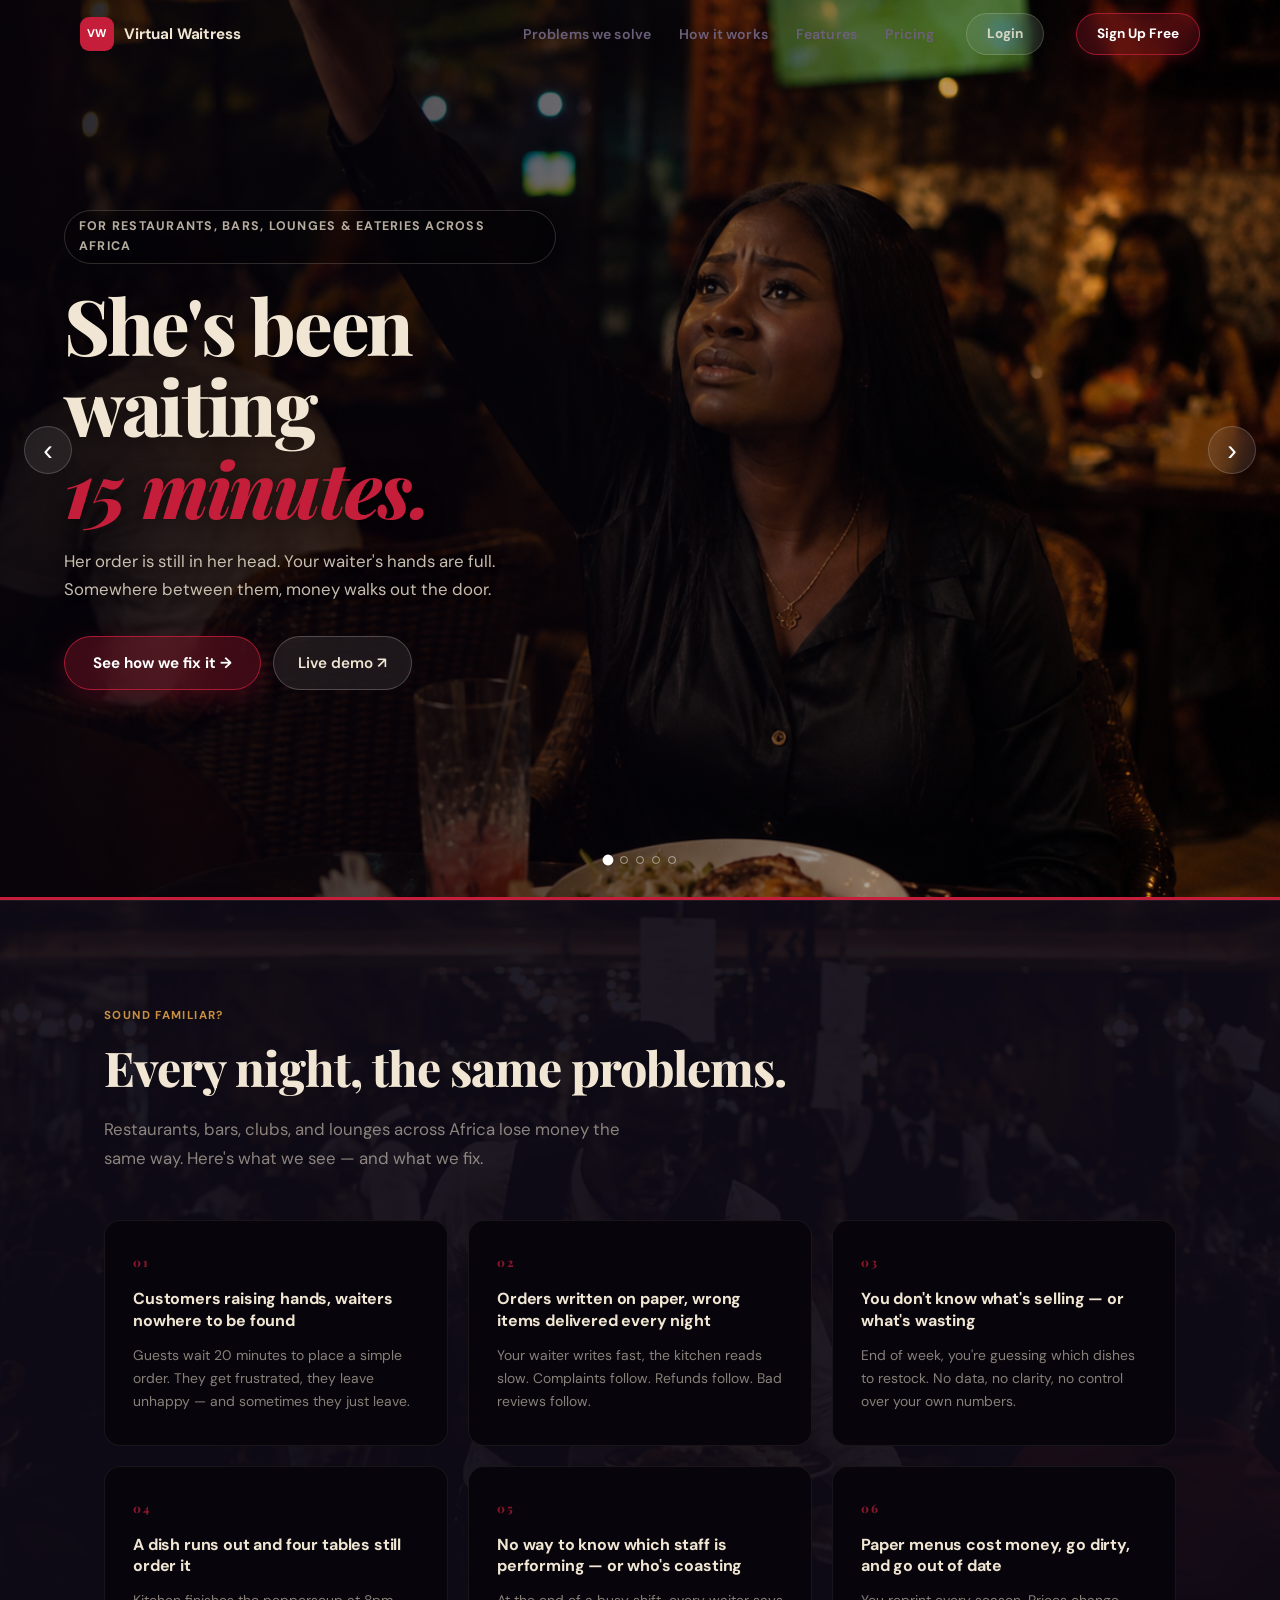
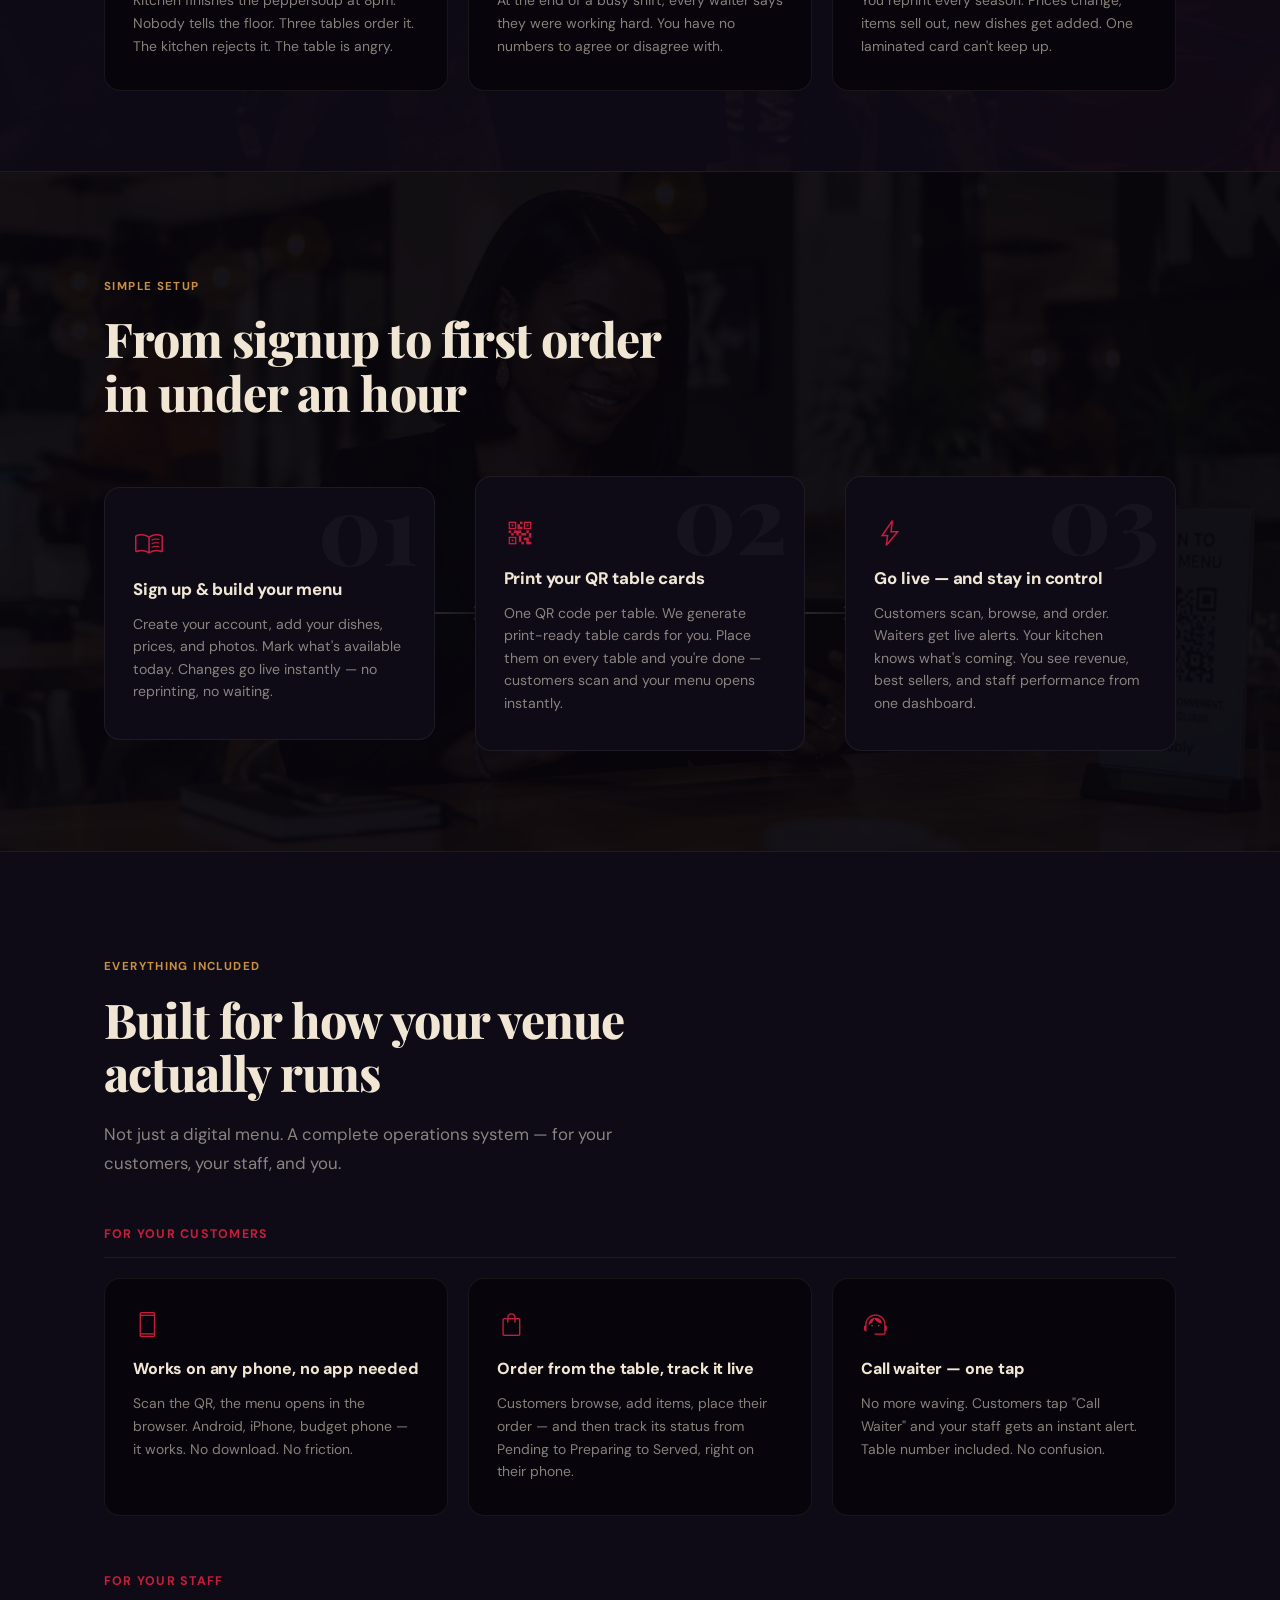
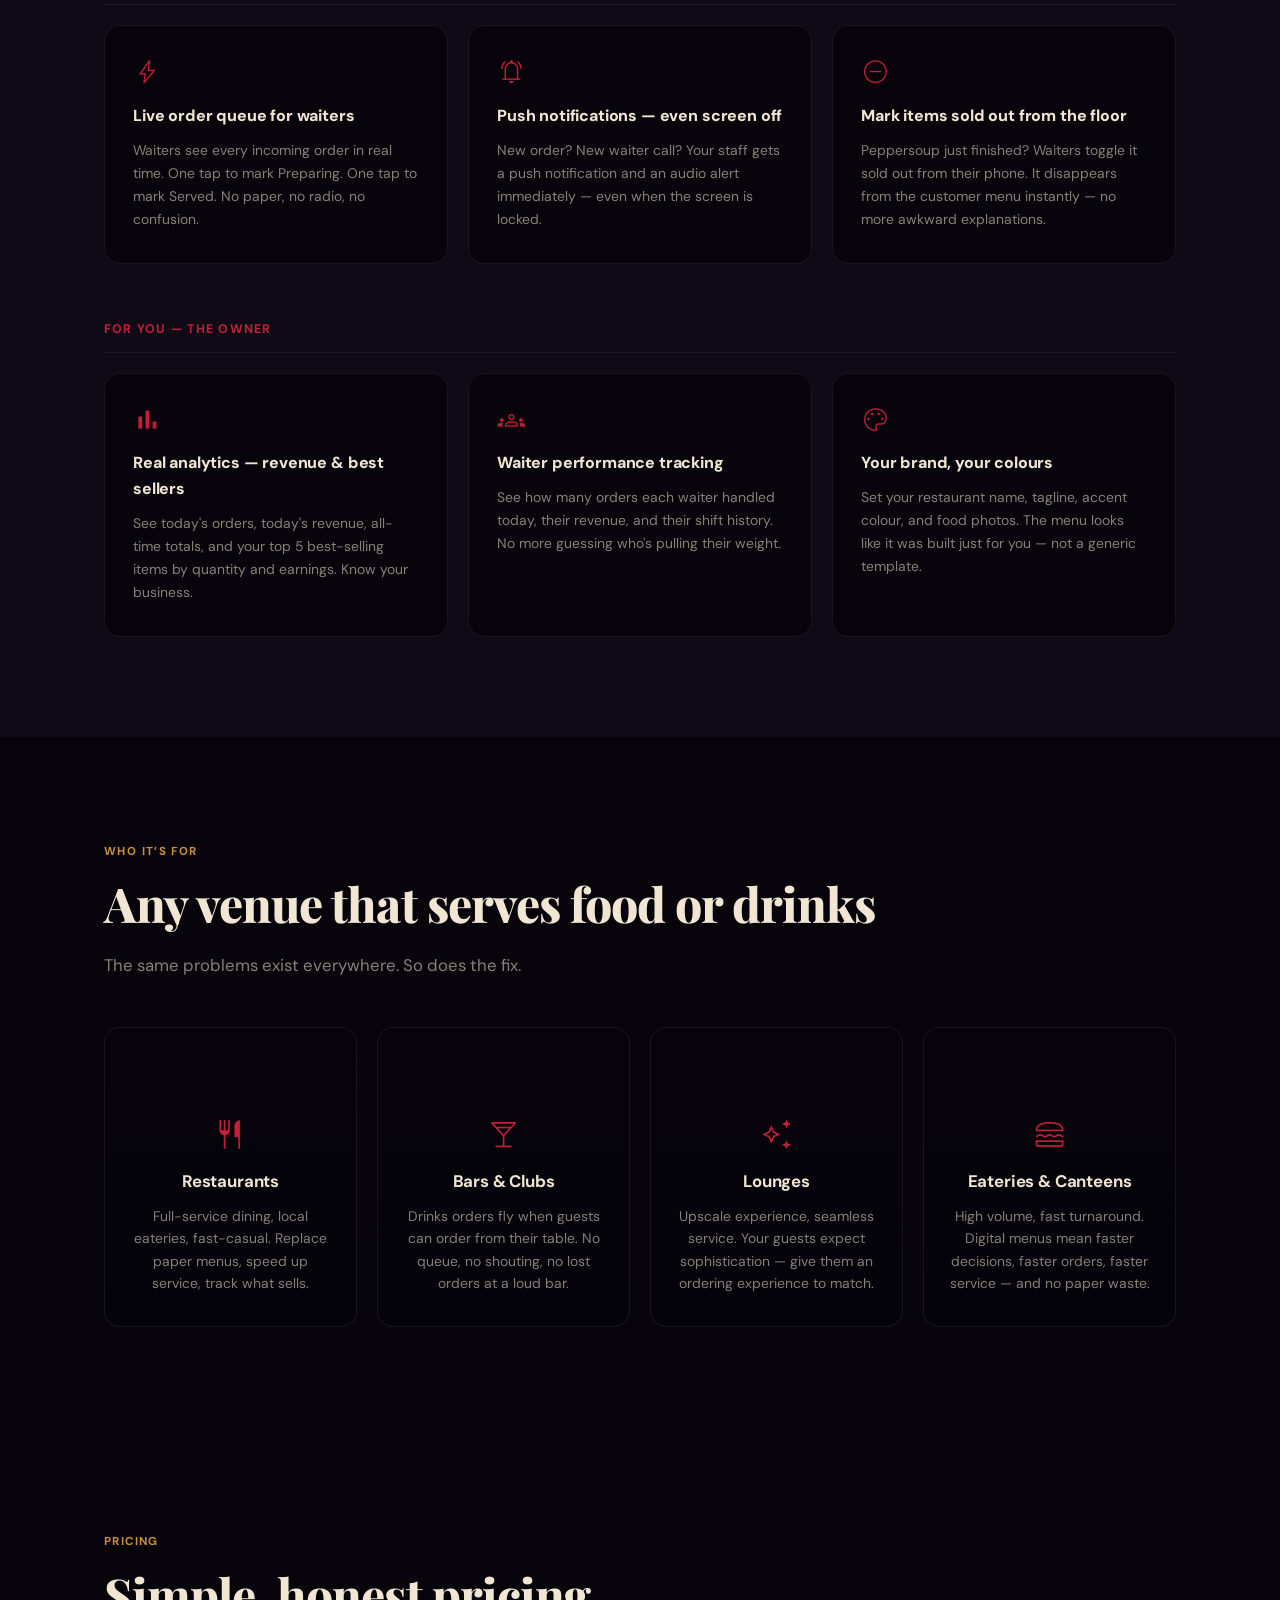
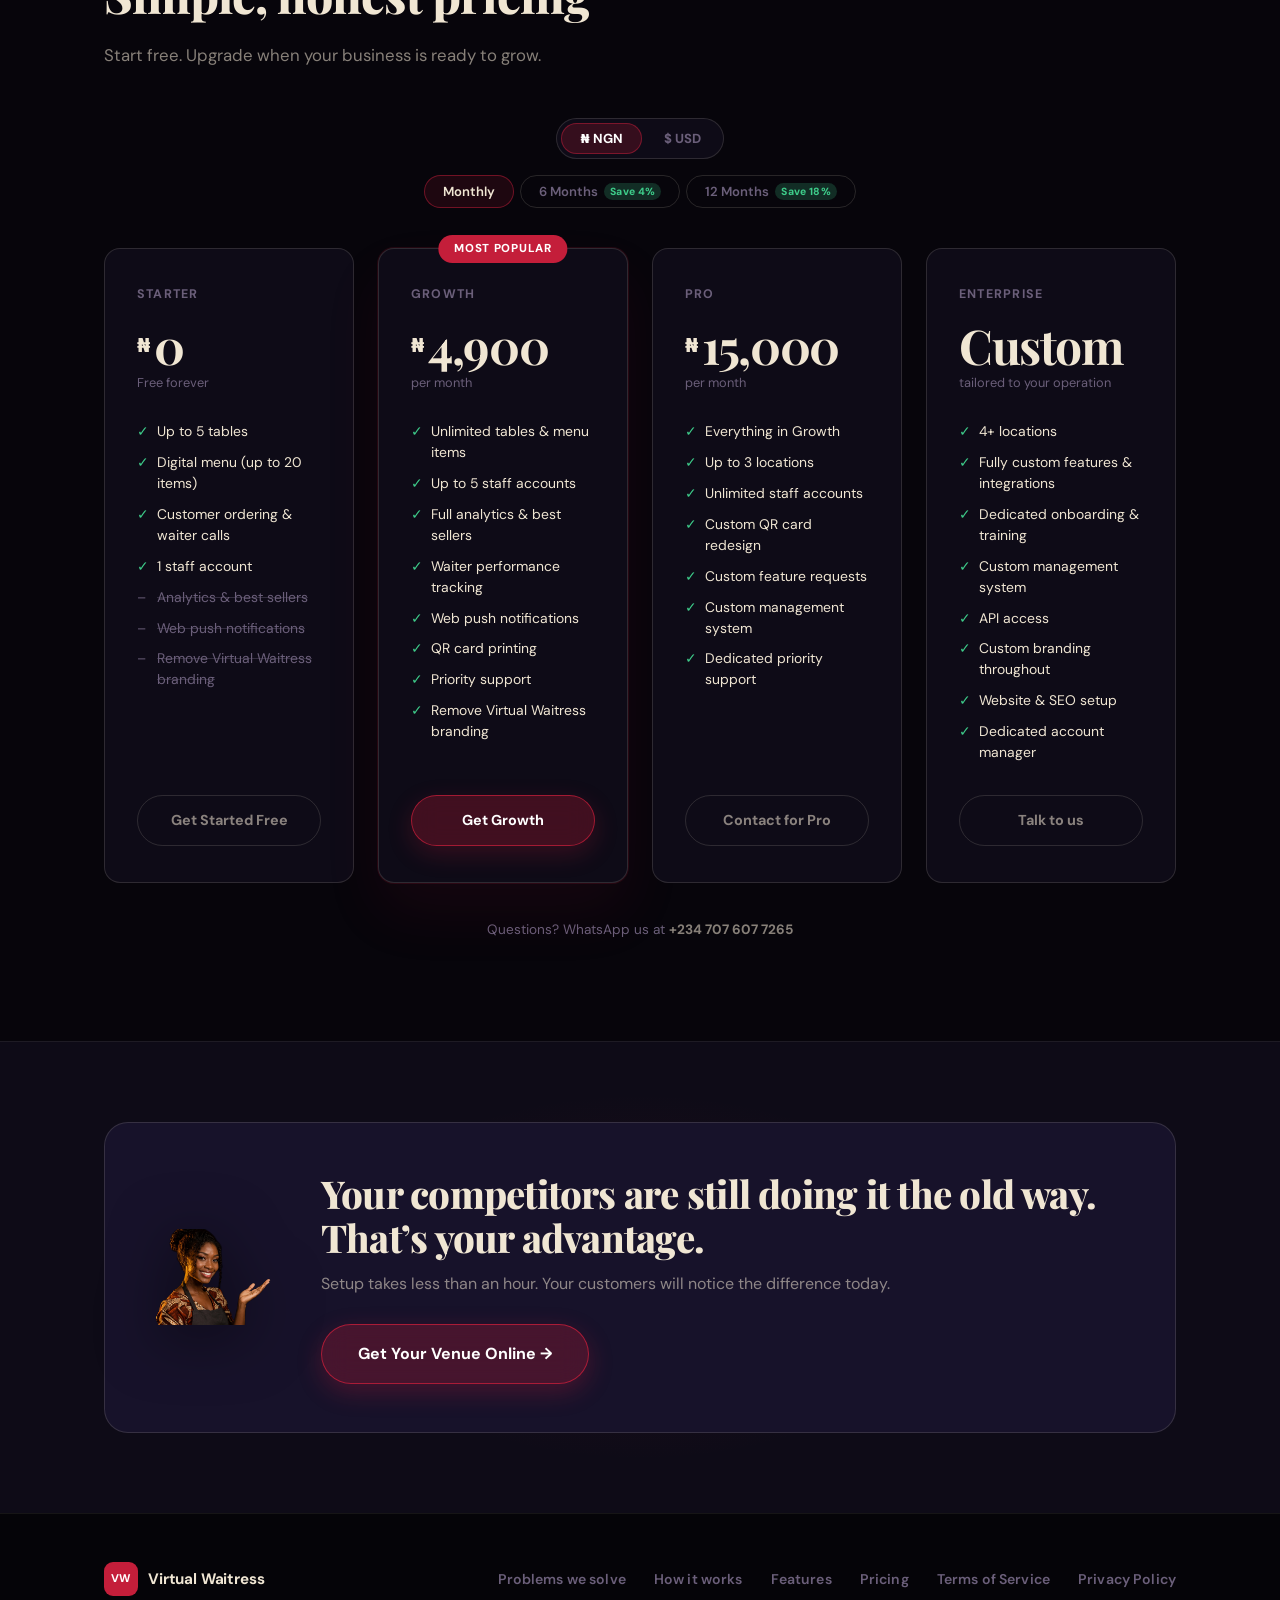
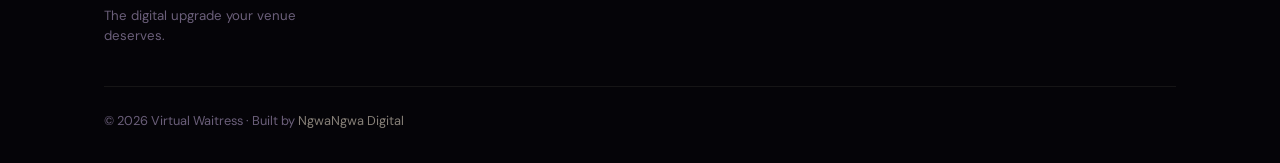
==== commit 550b61ad: "Fix hero images and venue photos blocked by CSP Move all background-image inline styles to CSS class" ====
--- a/index.html
+++ b/index.html
@@ -51,7 +51,7 @@
 
       <!-- Slide 1: Frustrated customer -->
       <div class="hero-slide slide-1">
-        <div class="slide-bg" style="background-image:url('images/hero-slide-1.jpg')"></div>
+        <div class="slide-bg"></div>
         <div class="slide-overlay overlay-left"></div>
         <div class="slide-content content-left">
           <div class="slide-eyebrow">For restaurants, bars, lounges &amp; eateries across Africa</div>
@@ -66,7 +66,7 @@
 
       <!-- Slide 2: Overwhelmed waiter -->
       <div class="hero-slide slide-2">
-        <div class="slide-bg" style="background-image:url('images/hero-slide-2.jpg')"></div>
+        <div class="slide-bg"></div>
         <div class="slide-overlay overlay-right"></div>
         <div class="slide-content content-right">
           <div class="slide-eyebrow">Staff management &amp; live orders</div>
@@ -80,7 +80,7 @@
 
       <!-- Slide 3: Owner with receipts -->
       <div class="hero-slide slide-3">
-        <div class="slide-bg" style="background-image:url('images/hero-slide-3.jpg')"></div>
+        <div class="slide-bg"></div>
         <div class="slide-overlay overlay-dark"></div>
         <div class="slide-content content-center">
           <div class="slide-eyebrow">Business analytics &amp; insights</div>
@@ -94,7 +94,7 @@
 
       <!-- Slide 4: QR scan -->
       <div class="hero-slide slide-4">
-        <div class="slide-bg" style="background-image:url('images/hero-slide-4.jpg')"></div>
+        <div class="slide-bg"></div>
         <div class="slide-overlay overlay-glass-left"></div>
         <div class="slide-content content-left">
           <div class="slide-eyebrow">Customer experience</div>
@@ -109,10 +109,10 @@
 
       <!-- Slide 5: Analytics owner -->
       <div class="hero-slide slide-5">
-        <div class="slide-bg" style="background-image:url('images/hero-slide-5.jpg')"></div>
+        <div class="slide-bg"></div>
         <div class="slide-overlay overlay-left-warm"></div>
         <div class="slide-content content-left">
-          <div class="slide-eyebrow slide-eyebrow-green"><span class="material-symbols-outlined" style="font-size:0.9rem;vertical-align:middle;margin-right:4px">check_circle</span> Real-time analytics &amp; performance</div>
+          <div class="slide-eyebrow slide-eyebrow-green"><span class="material-symbols-outlined eyebrow-icon">check_circle</span> Real-time analytics &amp; performance</div>
           <h1 class="slide-headline">Now you know<br>exactly <em>what's working.</em></h1>
           <p class="slide-sub">Best sellers, waiter performance, daily revenue — all on one screen. Run your restaurant, bar, or lounge with data, not instinct.</p>
           <div class="slide-actions">
@@ -298,22 +298,22 @@
         <h2 class="lp-section-headline reveal">Any venue that serves food or drinks</h2>
         <p class="lp-section-sub reveal">The same problems exist everywhere. So does the fix.</p>
         <div class="lp-venue-grid">
-          <div class="lp-venue-card reveal" style="background-image:url('images/venue-1.png')">
+          <div class="lp-venue-card lp-venue-1 reveal">
             <span class="material-symbols-outlined lp-venue-icon">restaurant</span>
             <h3>Restaurants</h3>
             <p>Full-service dining, local eateries, fast-casual. Replace paper menus, speed up service, track what sells.</p>
           </div>
-          <div class="lp-venue-card reveal" style="background-image:url('images/venue-2.png')">
+          <div class="lp-venue-card lp-venue-2 reveal">
             <span class="material-symbols-outlined lp-venue-icon">local_bar</span>
             <h3>Bars &amp; Clubs</h3>
             <p>Drinks orders fly when guests can order from their table. No queue, no shouting, no lost orders at a loud bar.</p>
           </div>
-          <div class="lp-venue-card reveal" style="background-image:url('images/venue-3.png')">
+          <div class="lp-venue-card lp-venue-3 reveal">
             <span class="material-symbols-outlined lp-venue-icon">auto_awesome</span>
             <h3>Lounges</h3>
             <p>Upscale experience, seamless service. Your guests expect sophistication — give them an ordering experience to match.</p>
           </div>
-          <div class="lp-venue-card reveal" style="background-image:url('images/venue-4.png')">
+          <div class="lp-venue-card lp-venue-4 reveal">
             <span class="material-symbols-outlined lp-venue-icon">lunch_dining</span>
             <h3>Eateries &amp; Canteens</h3>
             <p>High volume, fast turnaround. Digital menus mean faster decisions, faster orders, faster service — and no paper waste.</p>
--- a/css/style.css
+++ b/css/style.css
@@ -530,6 +530,26 @@
   transition: width 0.1s linear;
 }
 
+/* Slide background images — defined in CSS to avoid CSP inline-style violations */
+.slide-1 .slide-bg { background-image: url('../images/hero-slide-1.jpg'); }
+.slide-2 .slide-bg { background-image: url('../images/hero-slide-2.jpg'); }
+.slide-3 .slide-bg { background-image: url('../images/hero-slide-3.jpg'); }
+.slide-4 .slide-bg { background-image: url('../images/hero-slide-4.jpg'); }
+.slide-5 .slide-bg { background-image: url('../images/hero-slide-5.jpg'); }
+
+/* Venue card background images */
+.lp-venue-1 { background-image: url('../images/venue-1.png'); }
+.lp-venue-2 { background-image: url('../images/venue-2.png'); }
+.lp-venue-3 { background-image: url('../images/venue-3.png'); }
+.lp-venue-4 { background-image: url('../images/venue-4.png'); }
+
+/* Eyebrow inline icon */
+.eyebrow-icon {
+  font-size: 0.9rem;
+  vertical-align: middle;
+  margin-right: 4px;
+}
+
 /* ──────────────────────────────────────────────
    SECTION SHARED
 ────────────────────────────────────────────── */
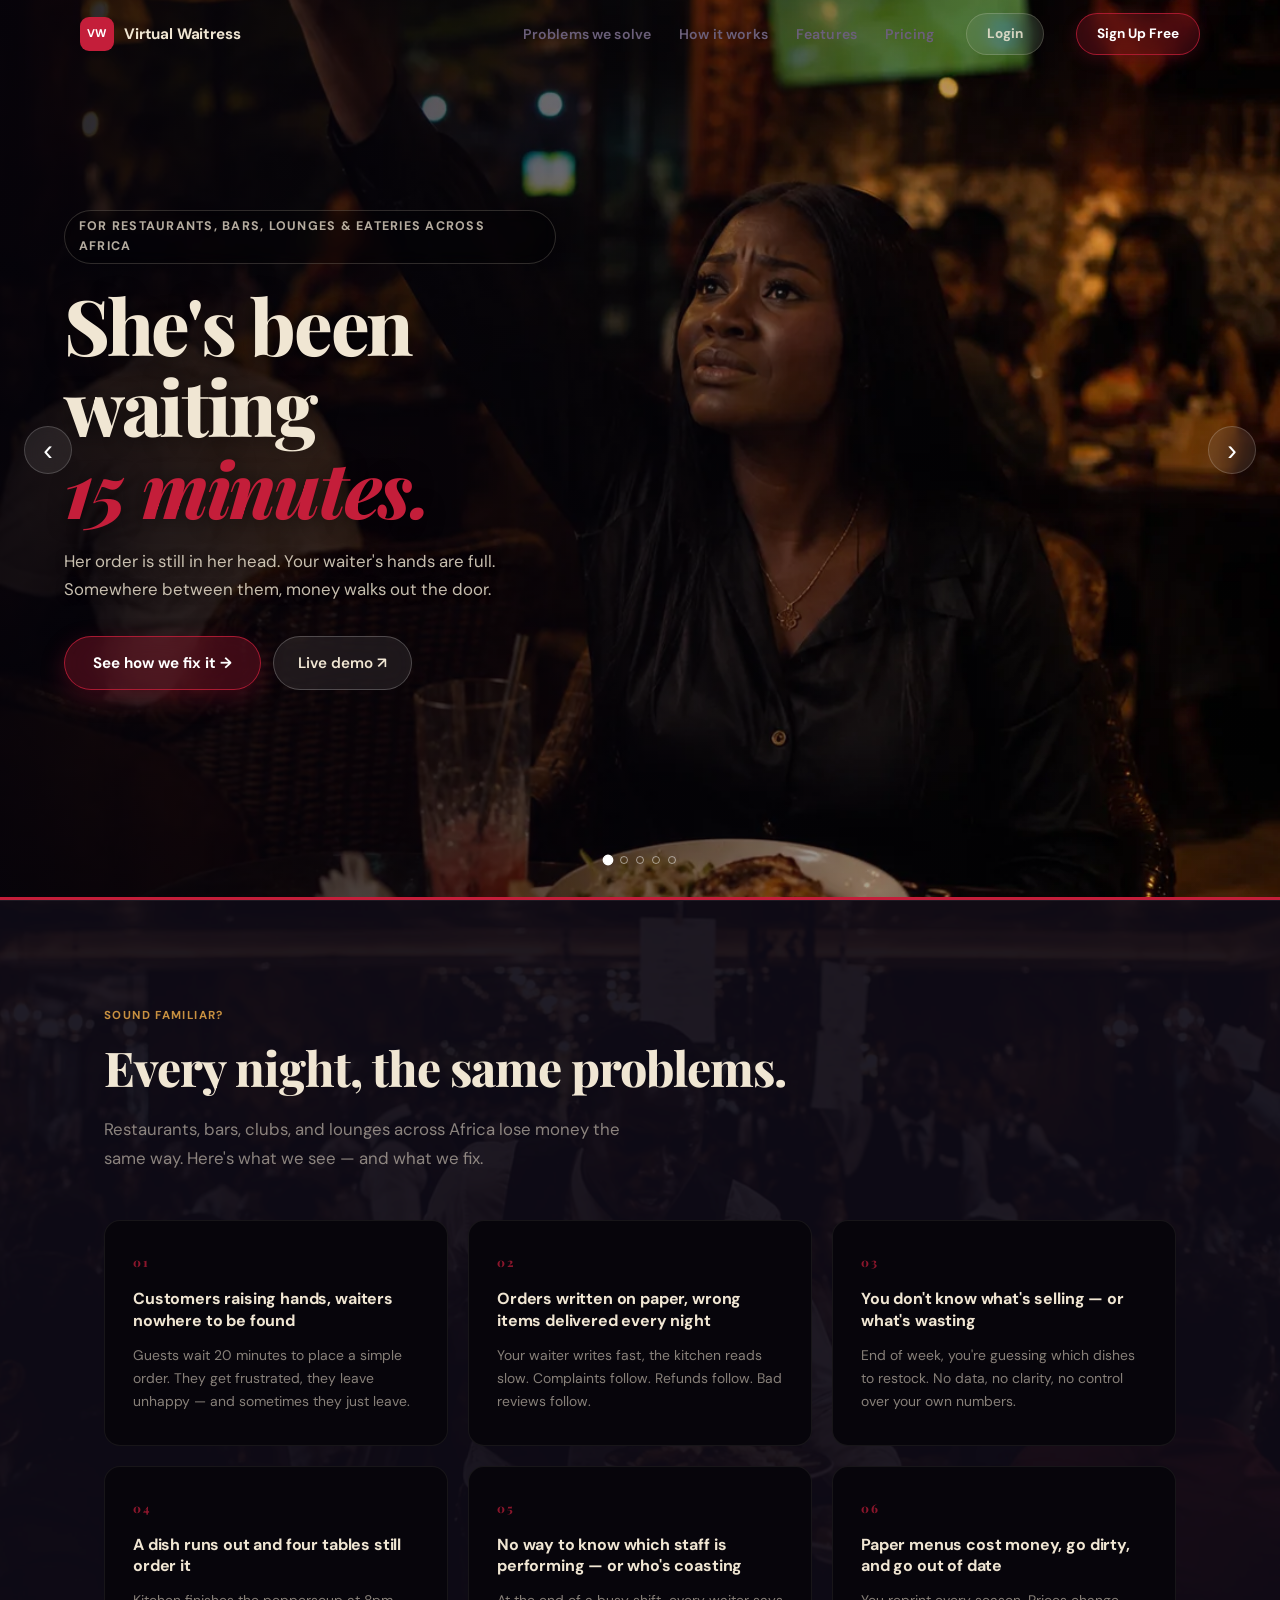
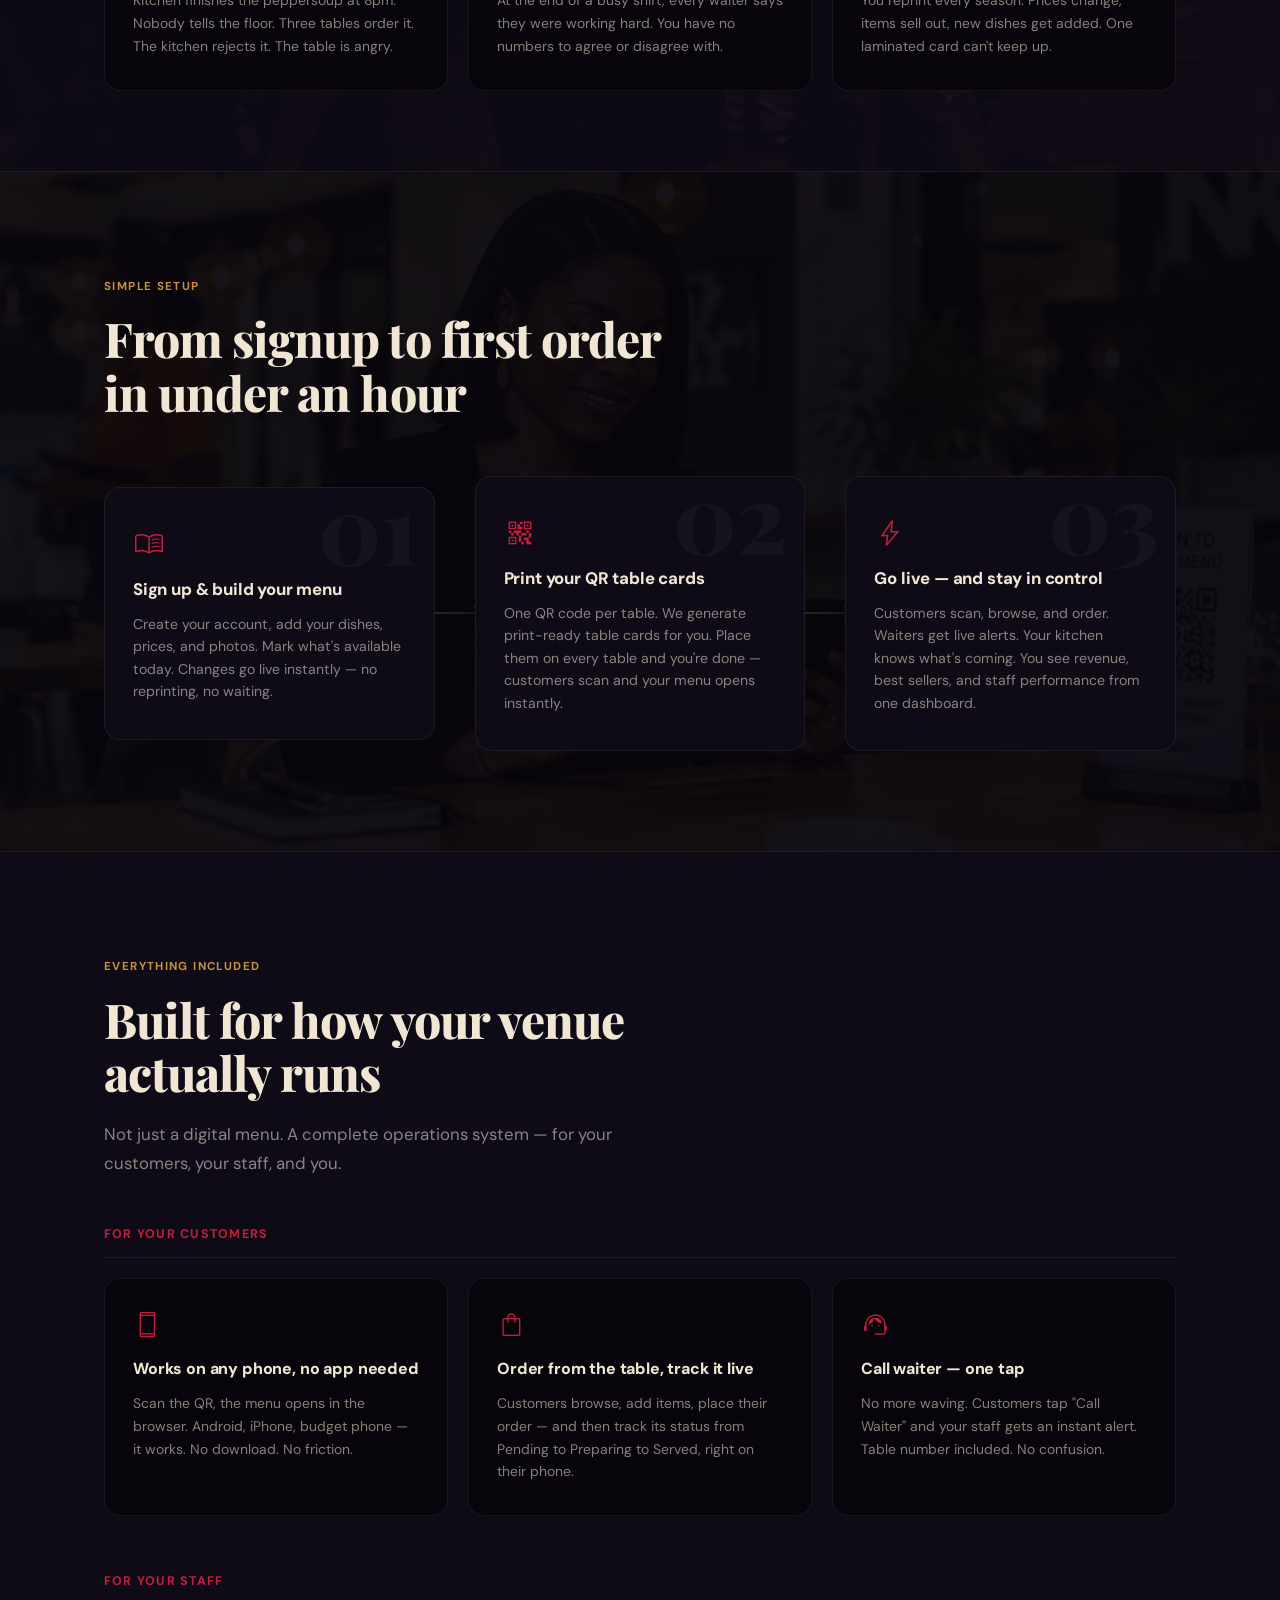
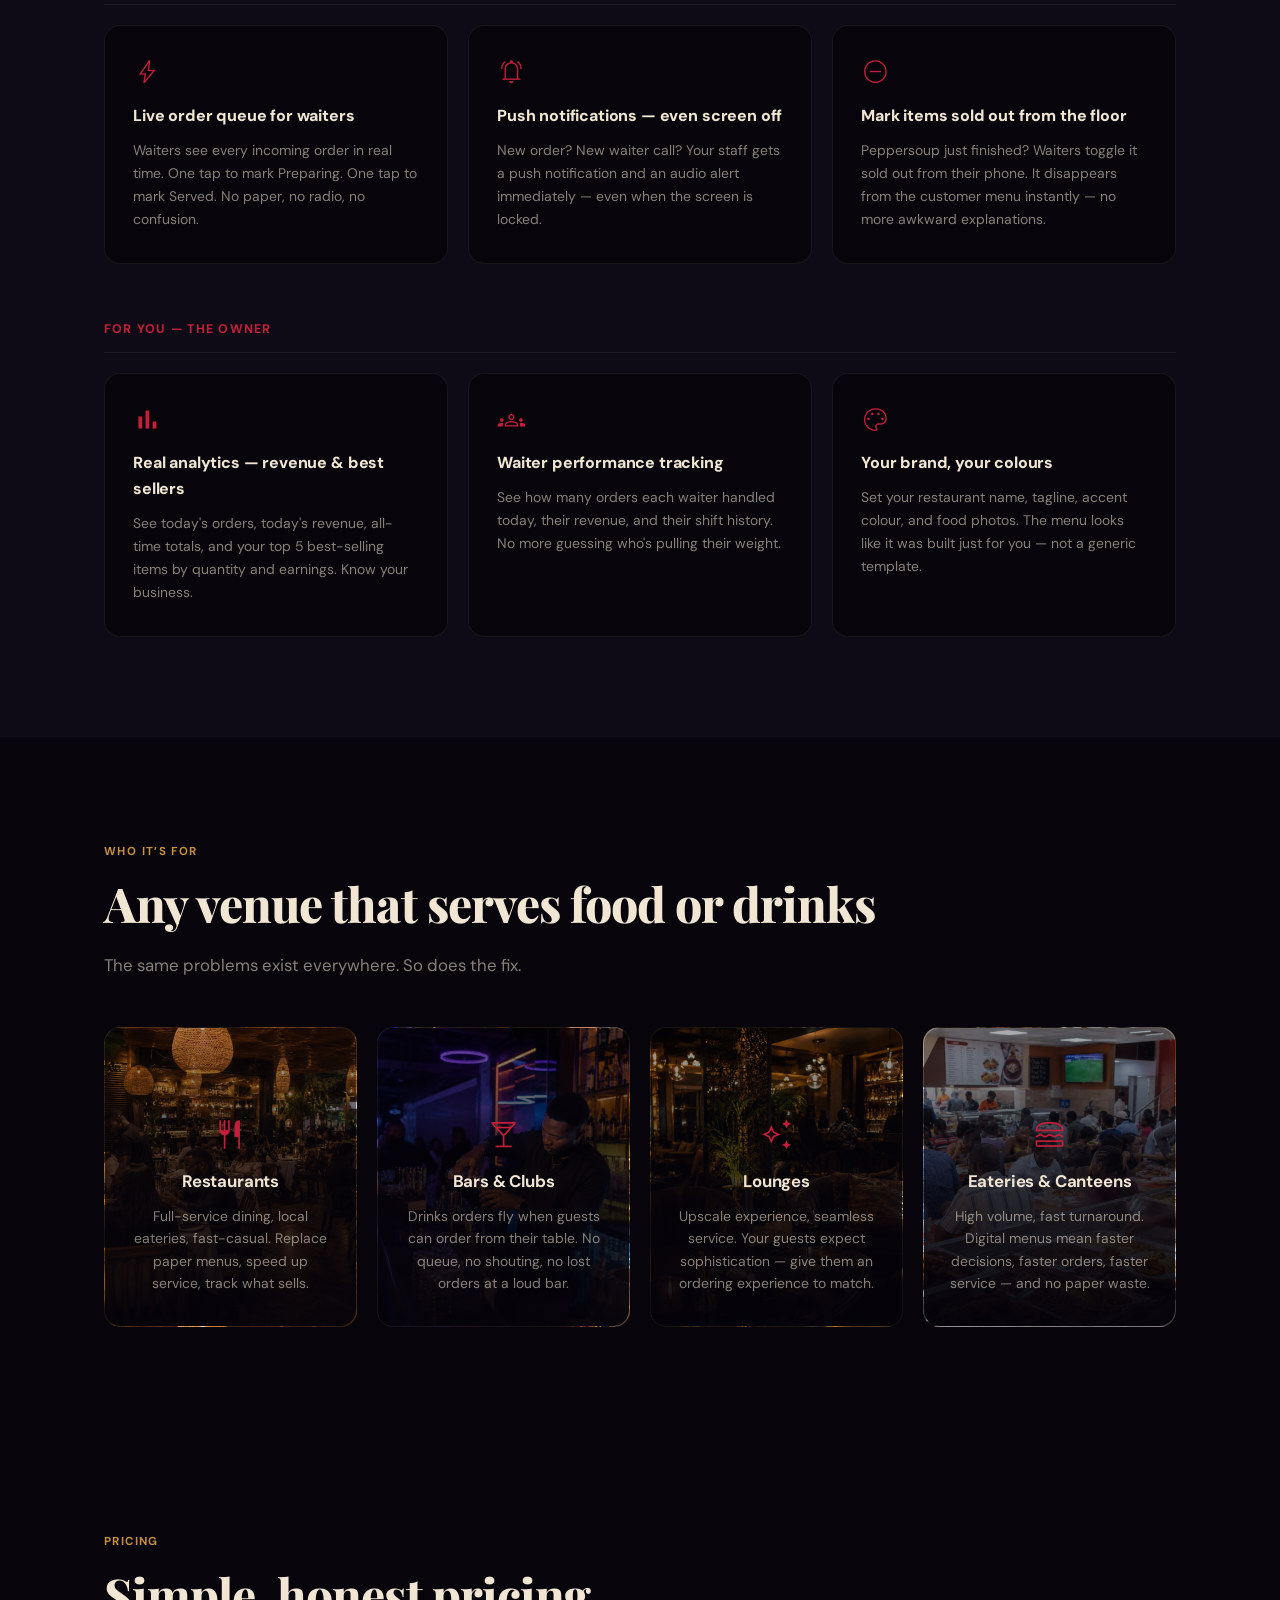
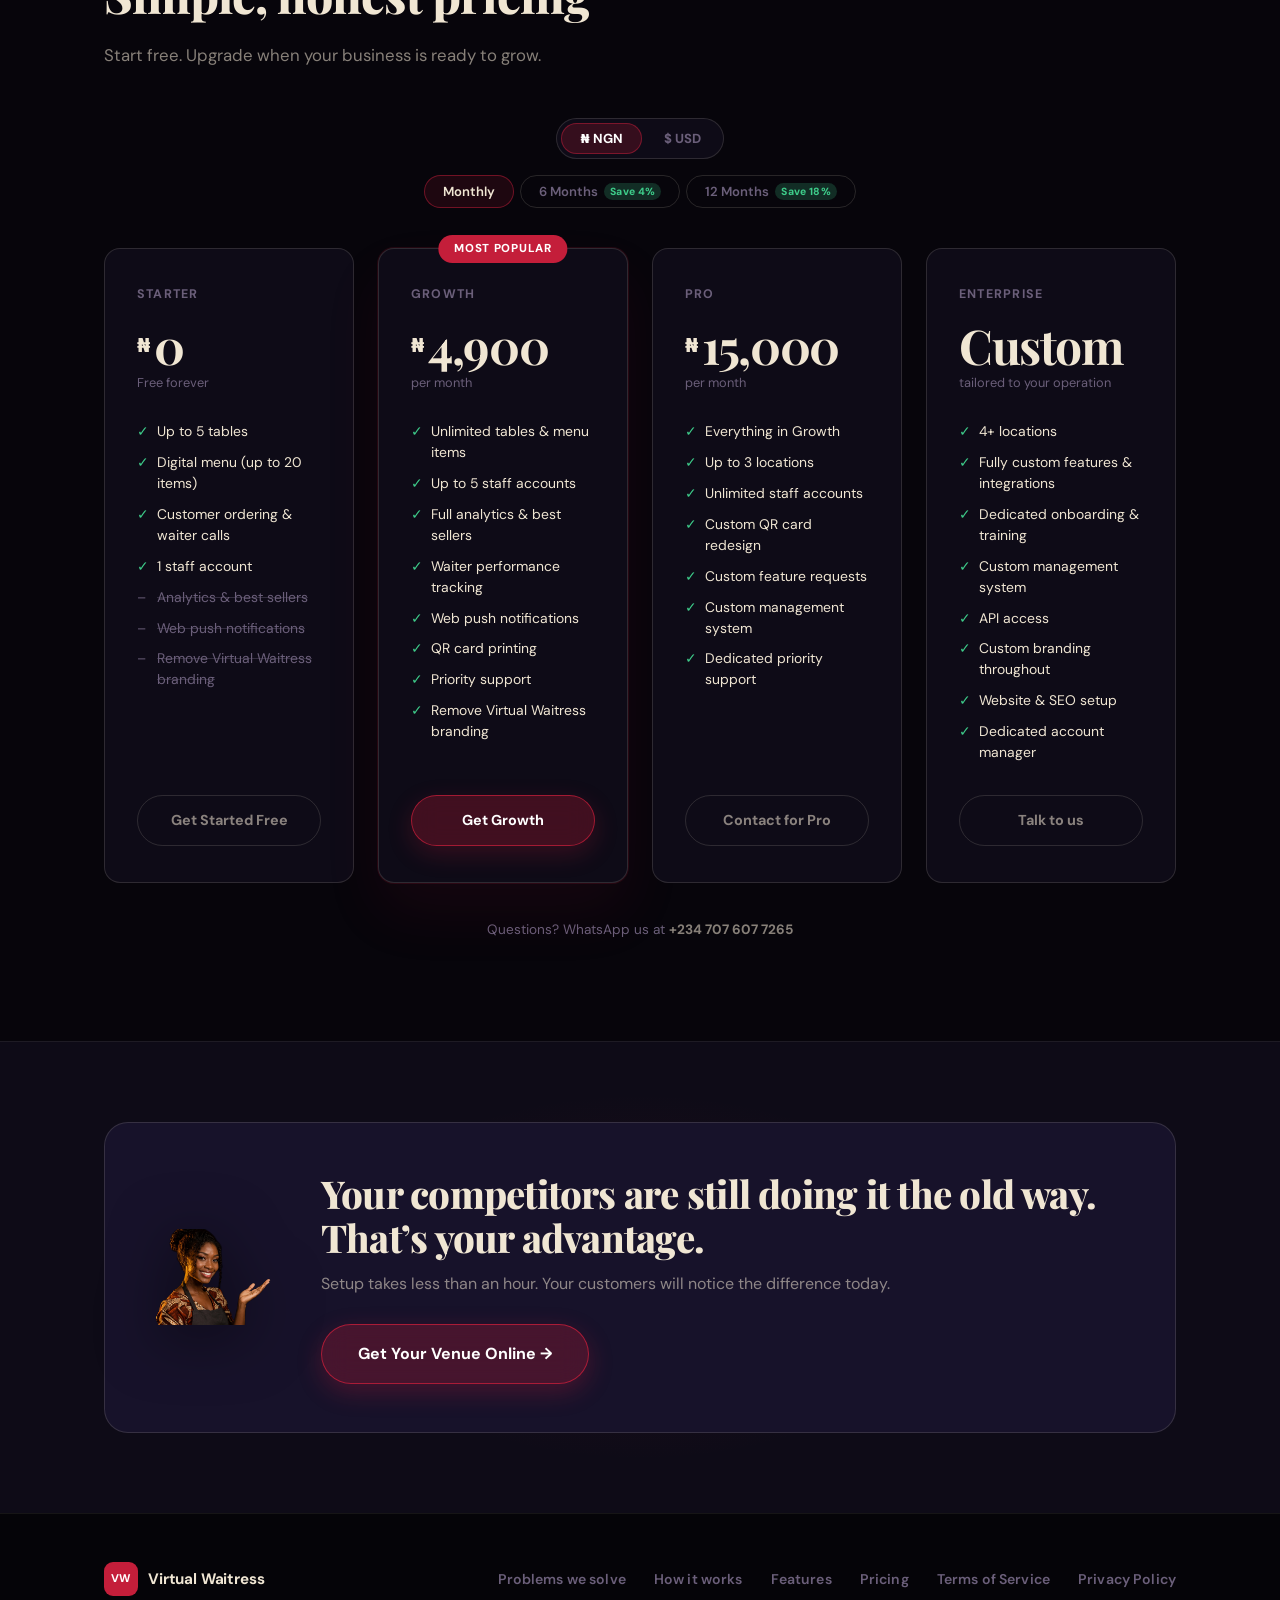
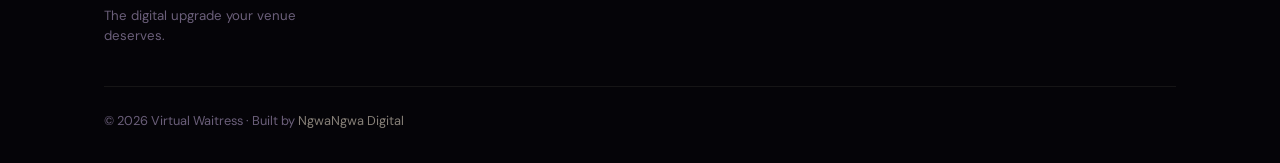
==== commit 8215b5f1: "Optimise images — WebP conversion, preload hero slide 1, lazy-load slides 2-5 Converted all images t" ====
--- a/index.html
+++ b/index.html
@@ -16,6 +16,7 @@
     <link href="https://fonts.googleapis.com/css2?family=DM+Sans:opsz,wght@9..40,400;9..40,500;9..40,600;9..40,700;9..40,800&family=Playfair+Display:ital,wght@0,700;0,800;1,700;1,800&display=swap" rel="stylesheet" />
     <link href="https://fonts.googleapis.com/css2?family=Material+Symbols+Outlined:opsz,wght,FILL,GRAD@24,300,0,0" rel="stylesheet" />
     <link rel="stylesheet" href="css/style.css" />
+    <link rel="preload" href="images/hero-slide-1.webp" as="image" fetchpriority="high" />
   </head>
   <body>
 
--- a/css/style.css
+++ b/css/style.css
@@ -530,18 +530,14 @@
   transition: width 0.1s linear;
 }
 
-/* Slide background images — defined in CSS to avoid CSP inline-style violations */
-.slide-1 .slide-bg { background-image: url('../images/hero-slide-1.jpg'); }
-.slide-2 .slide-bg { background-image: url('../images/hero-slide-2.jpg'); }
-.slide-3 .slide-bg { background-image: url('../images/hero-slide-3.jpg'); }
-.slide-4 .slide-bg { background-image: url('../images/hero-slide-4.jpg'); }
-.slide-5 .slide-bg { background-image: url('../images/hero-slide-5.jpg'); }
+/* Slide 1 preloaded immediately; slides 2-5 lazy-loaded by JS on first visit */
+.slide-1 .slide-bg { background-image: url('../images/hero-slide-1.webp'); }
 
 /* Venue card background images */
-.lp-venue-1 { background-image: url('../images/venue-1.png'); }
-.lp-venue-2 { background-image: url('../images/venue-2.png'); }
-.lp-venue-3 { background-image: url('../images/venue-3.png'); }
-.lp-venue-4 { background-image: url('../images/venue-4.png'); }
+.lp-venue-1 { background-image: url('../images/venue-1.webp'); }
+.lp-venue-2 { background-image: url('../images/venue-2.webp'); }
+.lp-venue-3 { background-image: url('../images/venue-3.webp'); }
+.lp-venue-4 { background-image: url('../images/venue-4.webp'); }
 
 /* Eyebrow inline icon */
 .eyebrow-icon {
@@ -597,7 +593,7 @@
   content: '';
   position: absolute;
   inset: 0;
-  background-image: url('../images/section-pain.png');
+  background-image: url('../images/section-pain.webp');
   background-size: cover;
   background-position: center top;
   opacity: 0.07;
@@ -669,7 +665,7 @@
   content: '';
   position: absolute;
   inset: 0;
-  background-image: url('../images/section-how.png');
+  background-image: url('../images/section-how.webp');
   background-size: cover;
   background-position: center;
   opacity: 0.06;
@@ -867,7 +863,7 @@
 
 .lp-venue-card {
   padding: 32px 24px;
-  background: var(--lp-bg);
+  background-color: var(--lp-bg);
   background-size: cover;
   background-position: center;
   border: 1px solid var(--lp-border);
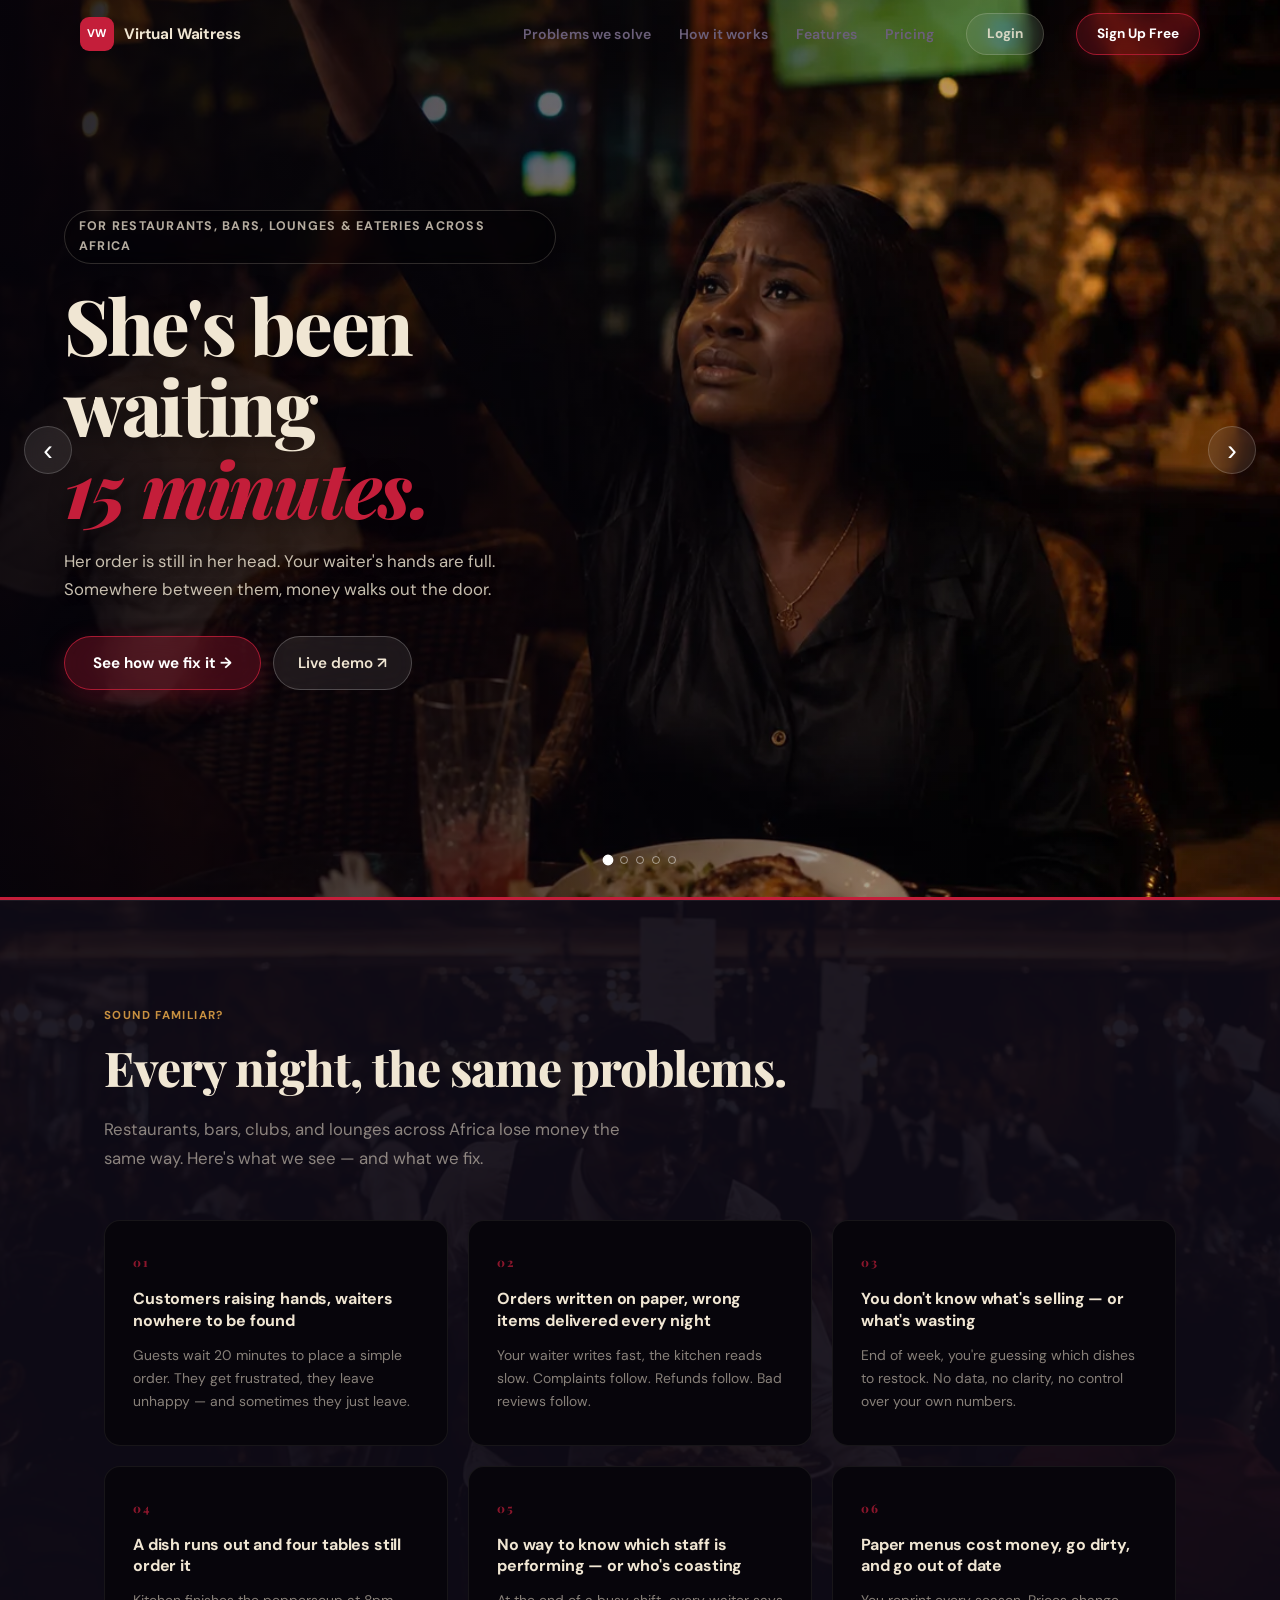
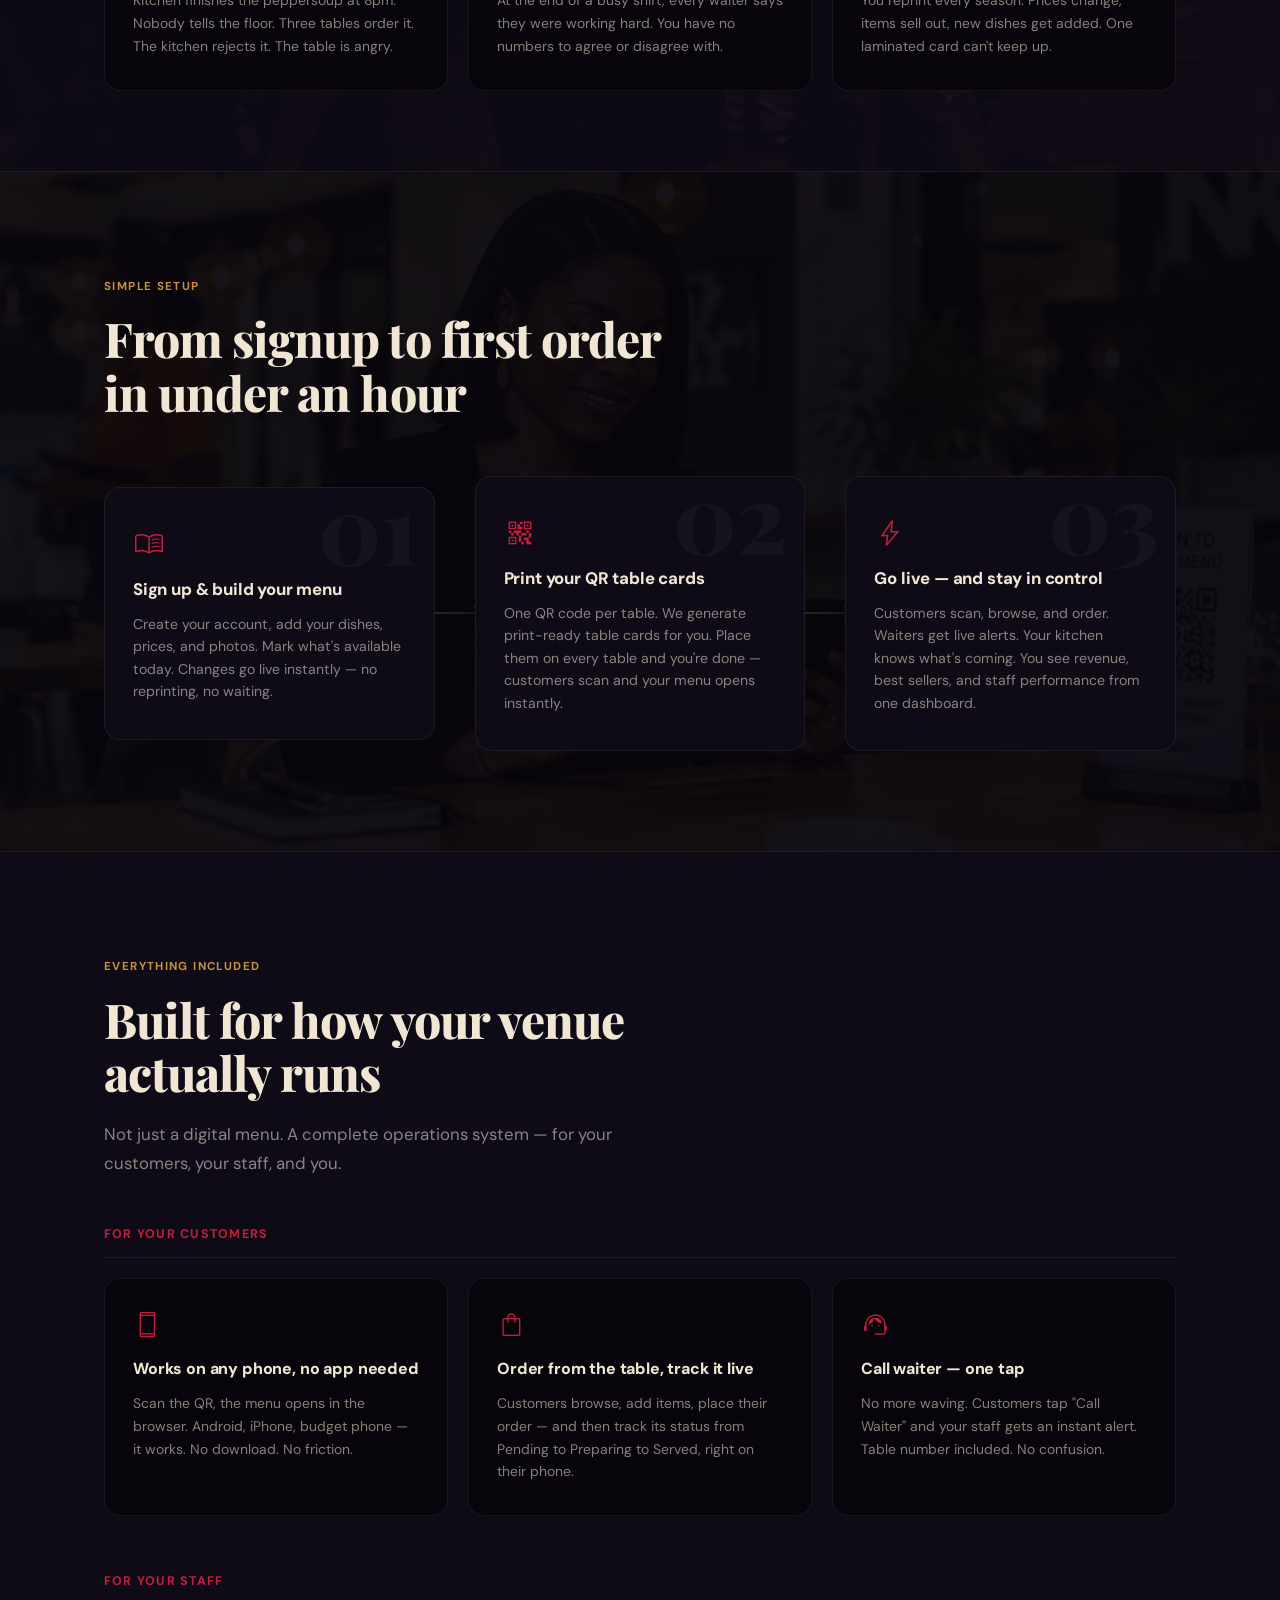
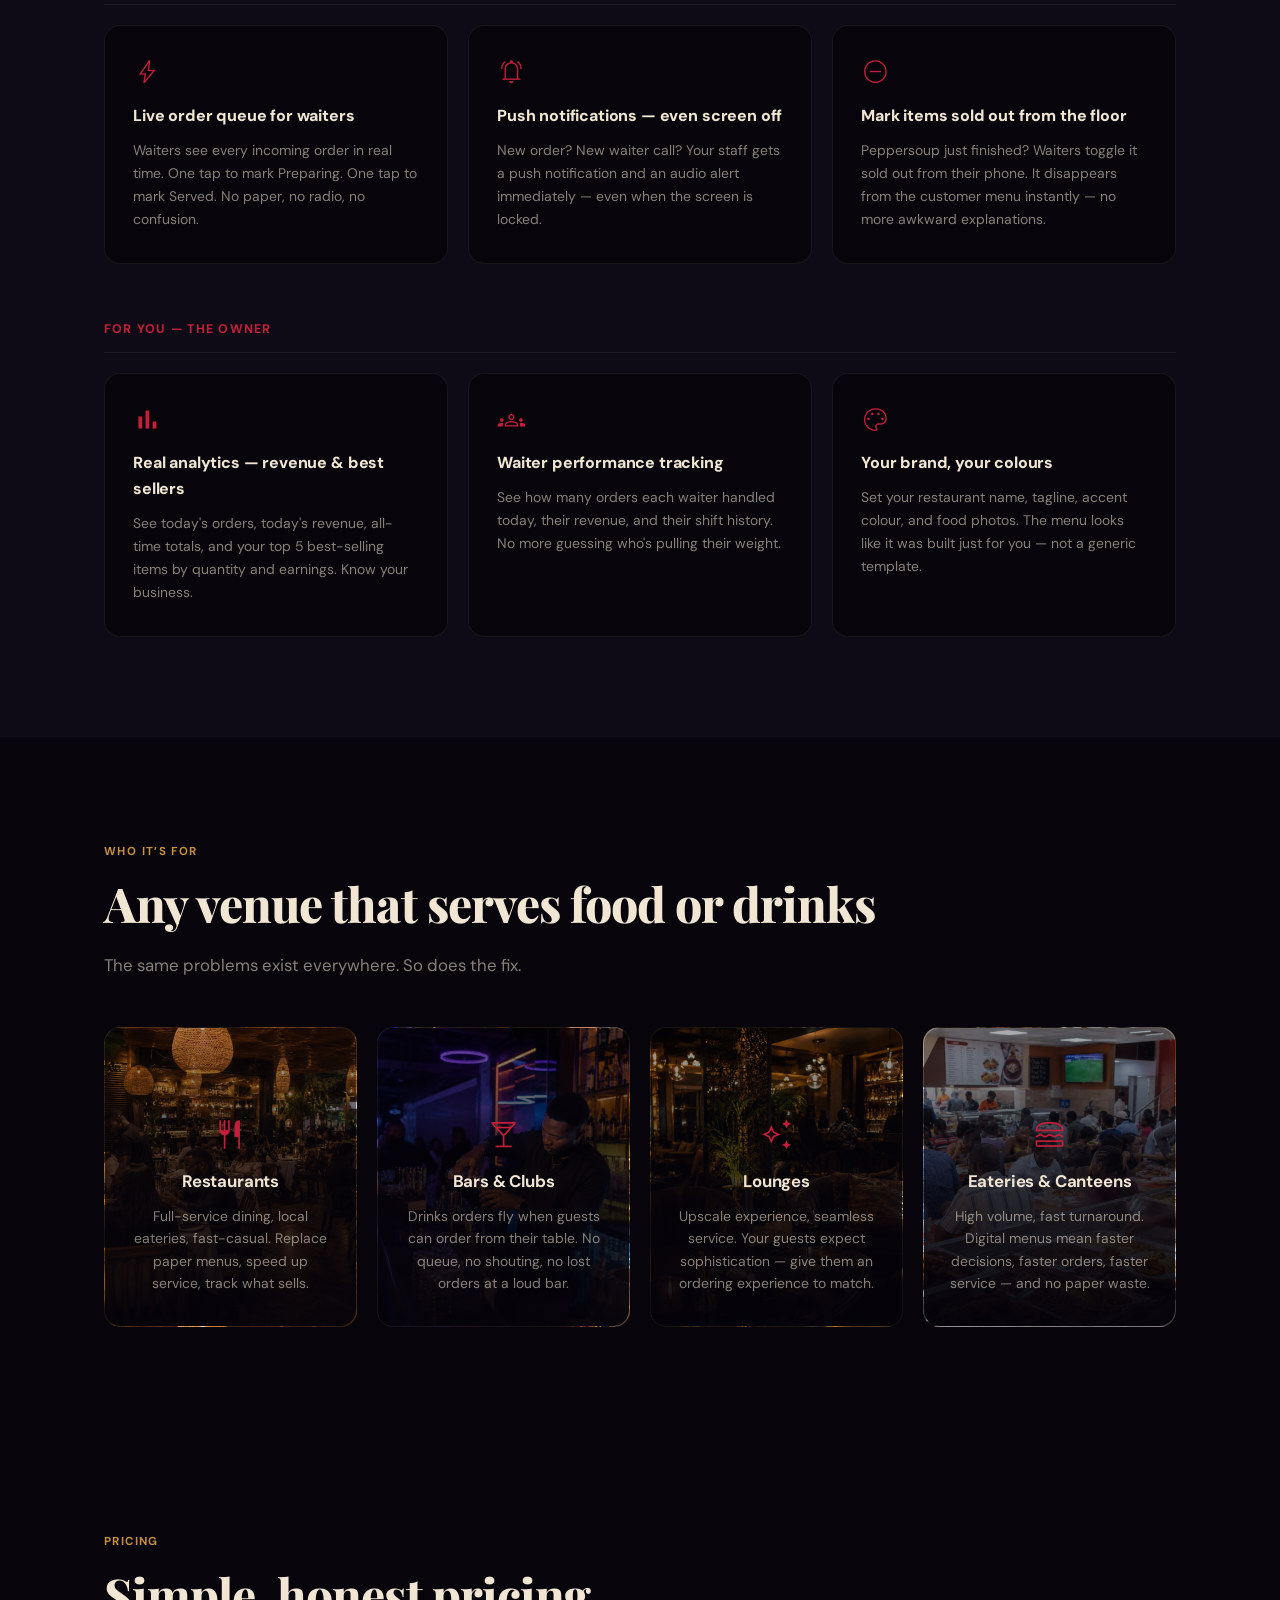
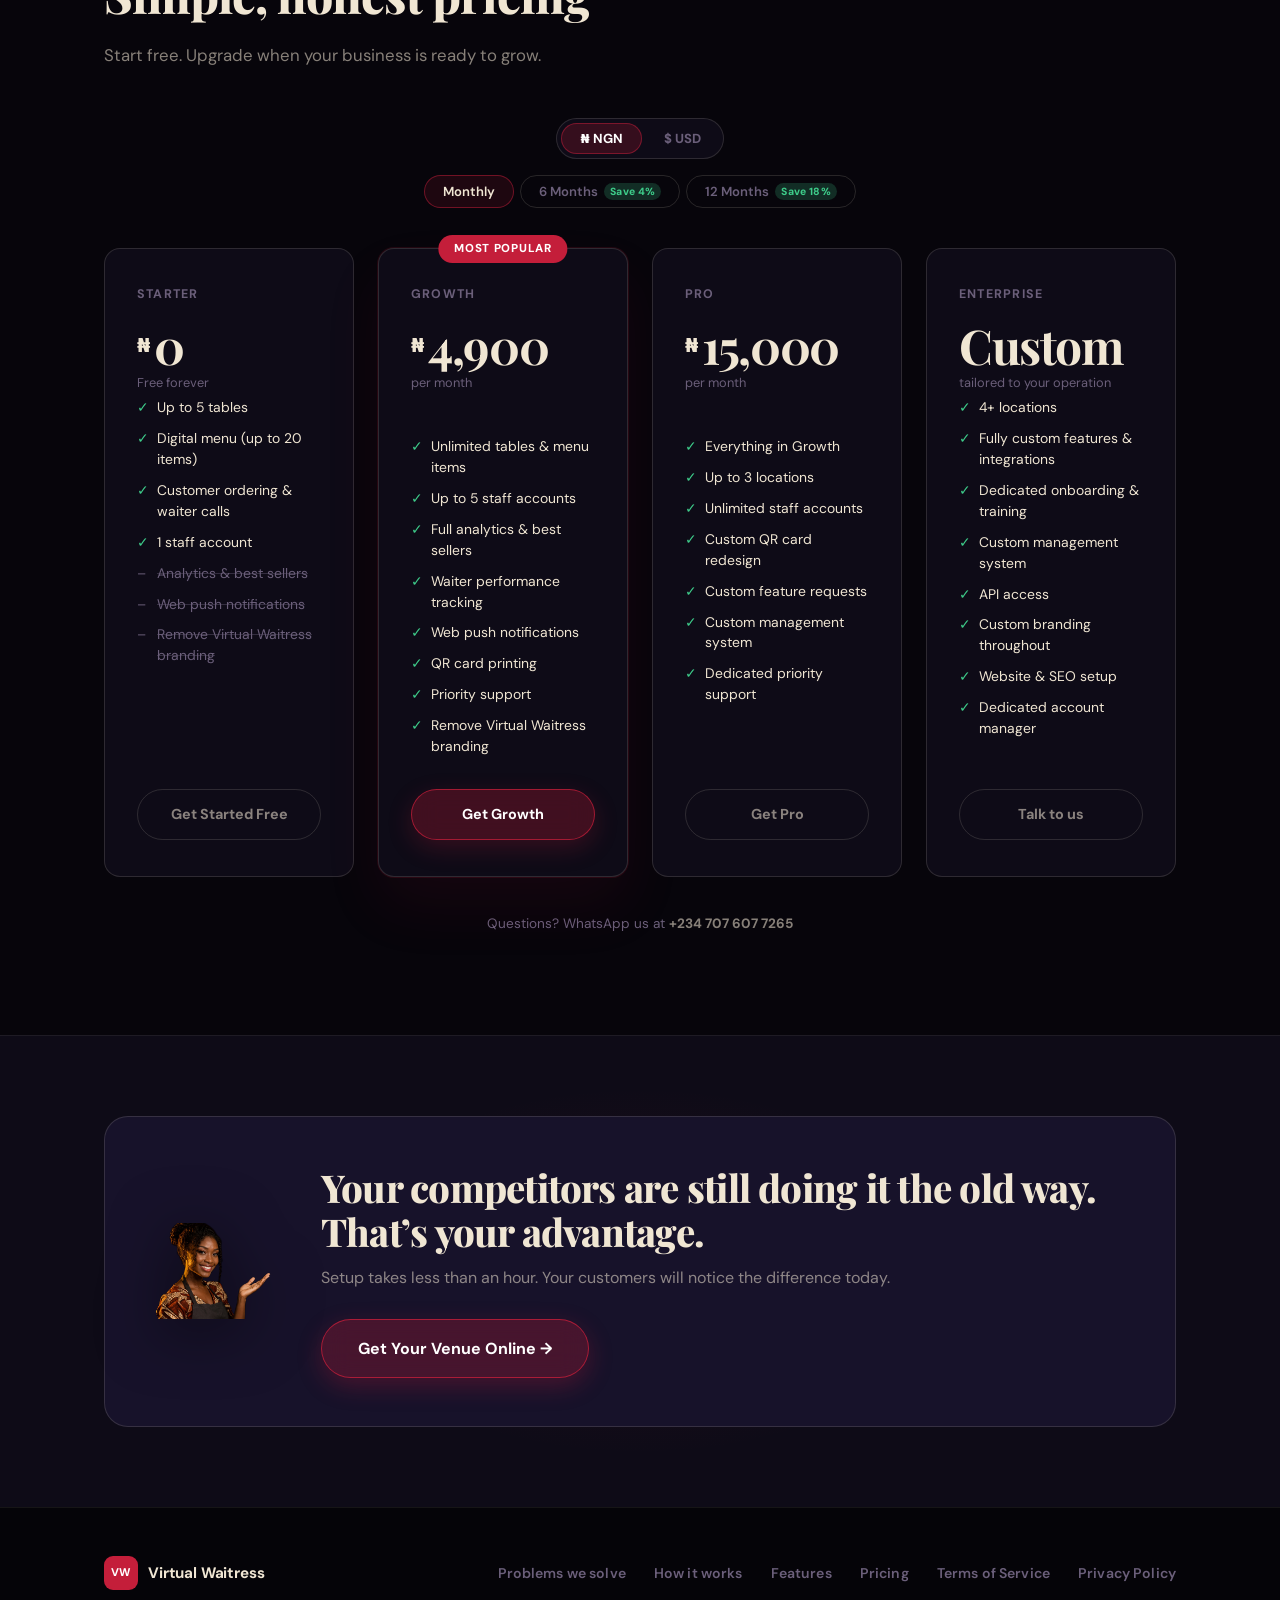
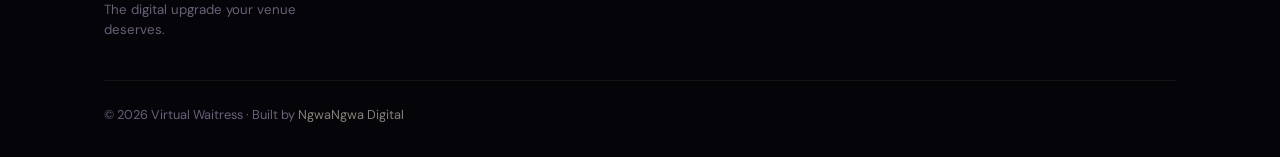
==== commit 6f1991b0: "Pricing: total billing amount, Growth 6-month fix, Pro button to signup Growth 6-month price correct" ====
--- a/index.html
+++ b/index.html
@@ -374,6 +374,7 @@
               <span class="lp-plan-amount" id="priceGrowth">4,900</span>
             </div>
             <p class="lp-plan-cycle" id="cycleGrowth">per month</p>
+            <p class="lp-plan-total" id="totalGrowth"></p>
             <ul class="lp-plan-features">
               <li class="lp-feat-on">Unlimited tables &amp; menu items</li>
               <li class="lp-feat-on">Up to 5 staff accounts</li>
@@ -395,6 +396,7 @@
               <span class="lp-plan-amount" id="pricePro">15,000</span>
             </div>
             <p class="lp-plan-cycle" id="cyclePro">per month</p>
+            <p class="lp-plan-total" id="totalPro"></p>
             <ul class="lp-plan-features">
               <li class="lp-feat-on">Everything in Growth</li>
               <li class="lp-feat-on">Up to 3 locations</li>
@@ -404,7 +406,7 @@
               <li class="lp-feat-on">Custom management system</li>
               <li class="lp-feat-on">Dedicated priority support</li>
             </ul>
-            <a href="mailto:codedbryt@gmail.com?subject=Virtual%20Waitress%20Pro%20Enquiry" class="lp-plan-btn lp-plan-btn-ghost">Contact for Pro</a>
+            <a href="https://app.virtualwaitress.com/signup" class="lp-plan-btn lp-plan-btn-ghost">Get Pro</a>
           </div>
 
           <!-- Enterprise -->
--- a/css/style.css
+++ b/css/style.css
@@ -1120,7 +1120,15 @@
 .lp-plan-cycle {
   font-size: 0.8rem;
   color: var(--lp-muted);
-  margin-bottom: 28px;
+  margin-bottom: 4px;
+}
+
+.lp-plan-total {
+  font-size: 0.78rem;
+  color: var(--lp-orange);
+  font-weight: 600;
+  margin-bottom: 24px;
+  min-height: 1.2em;
 }
 
 .lp-plan-features {
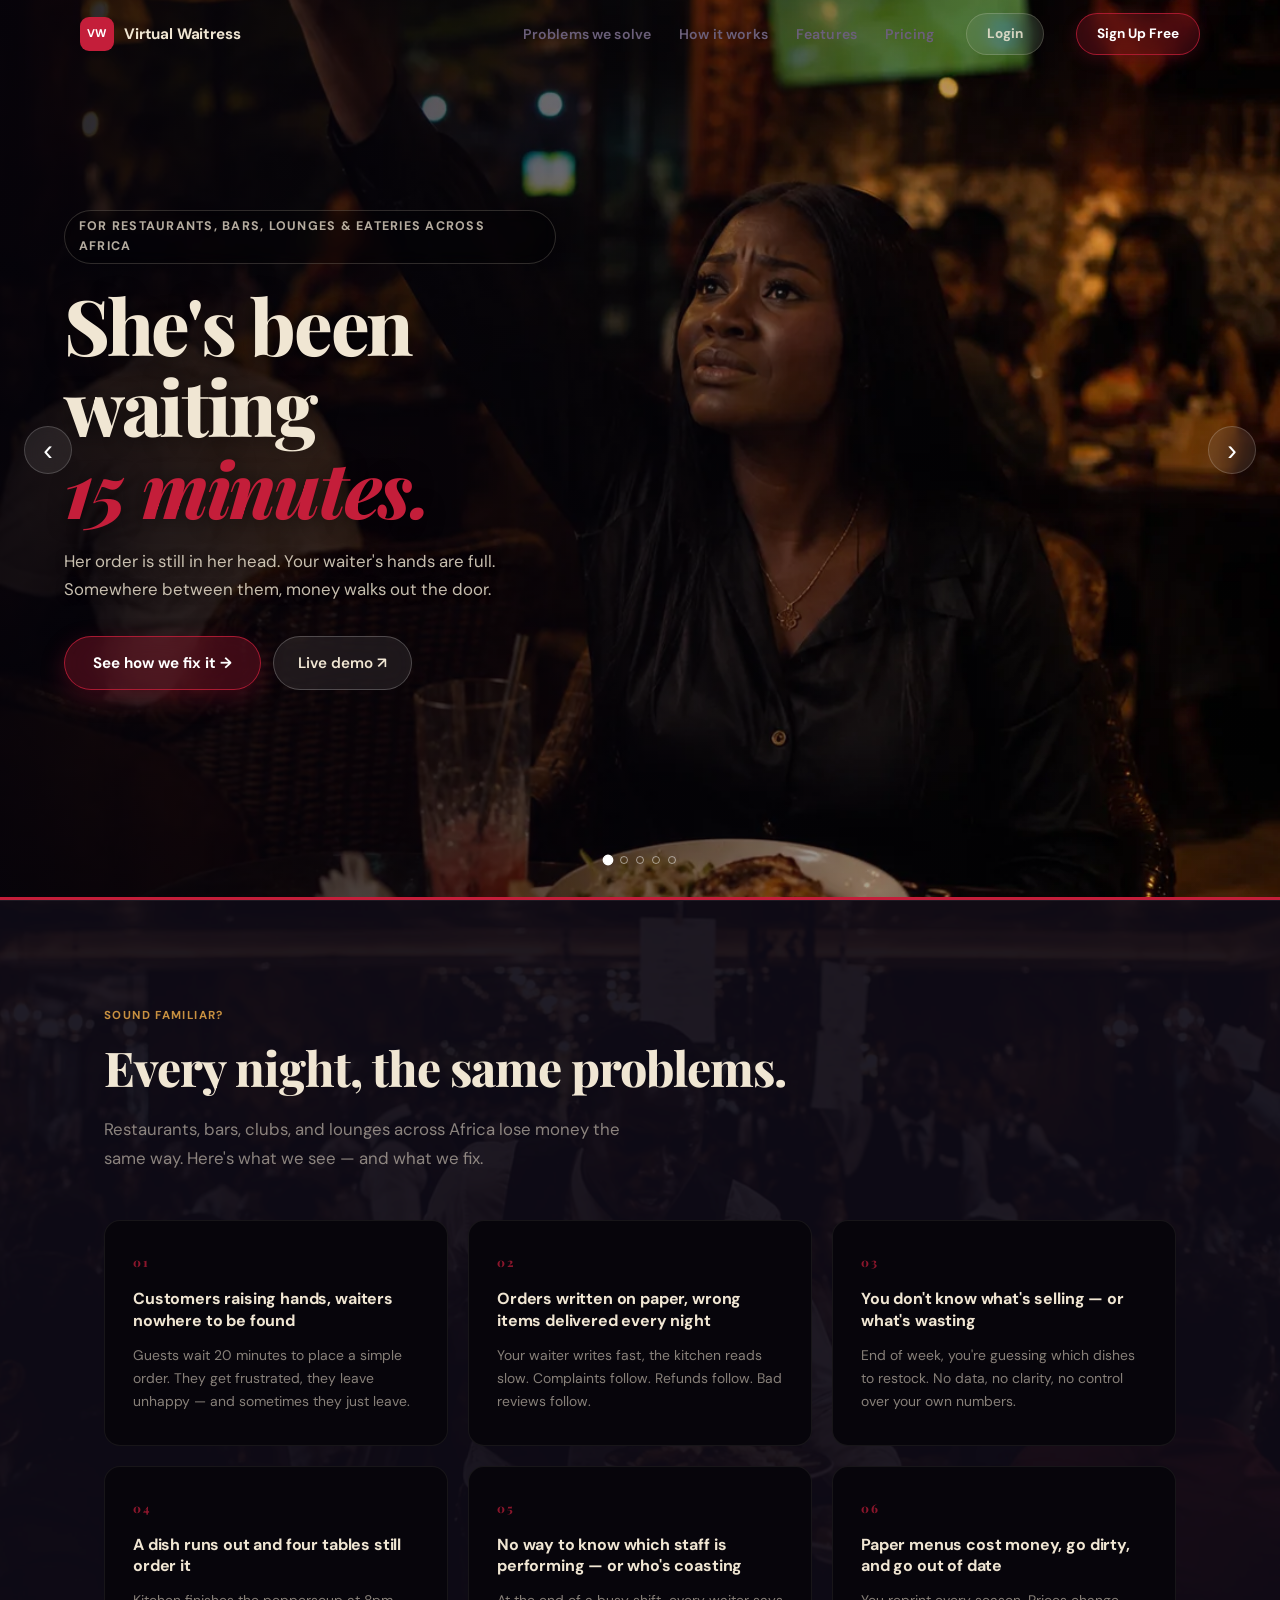
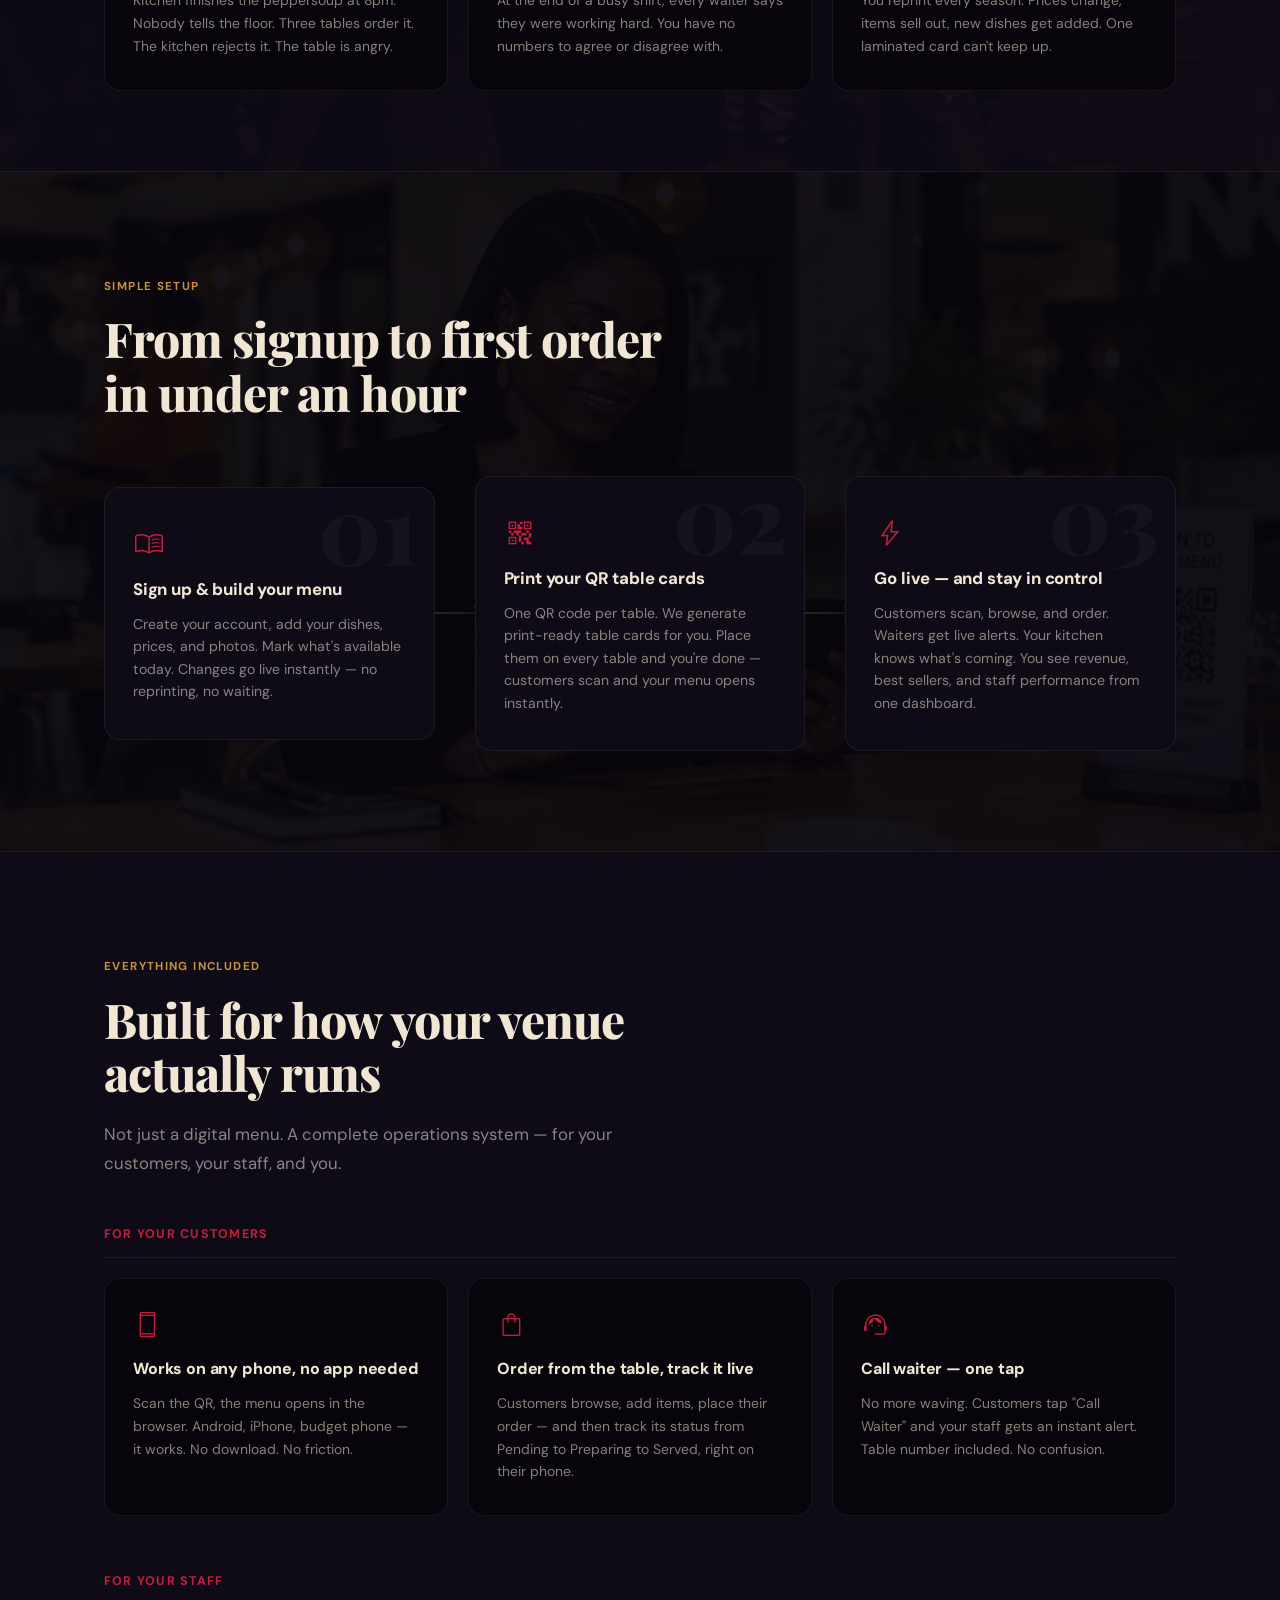
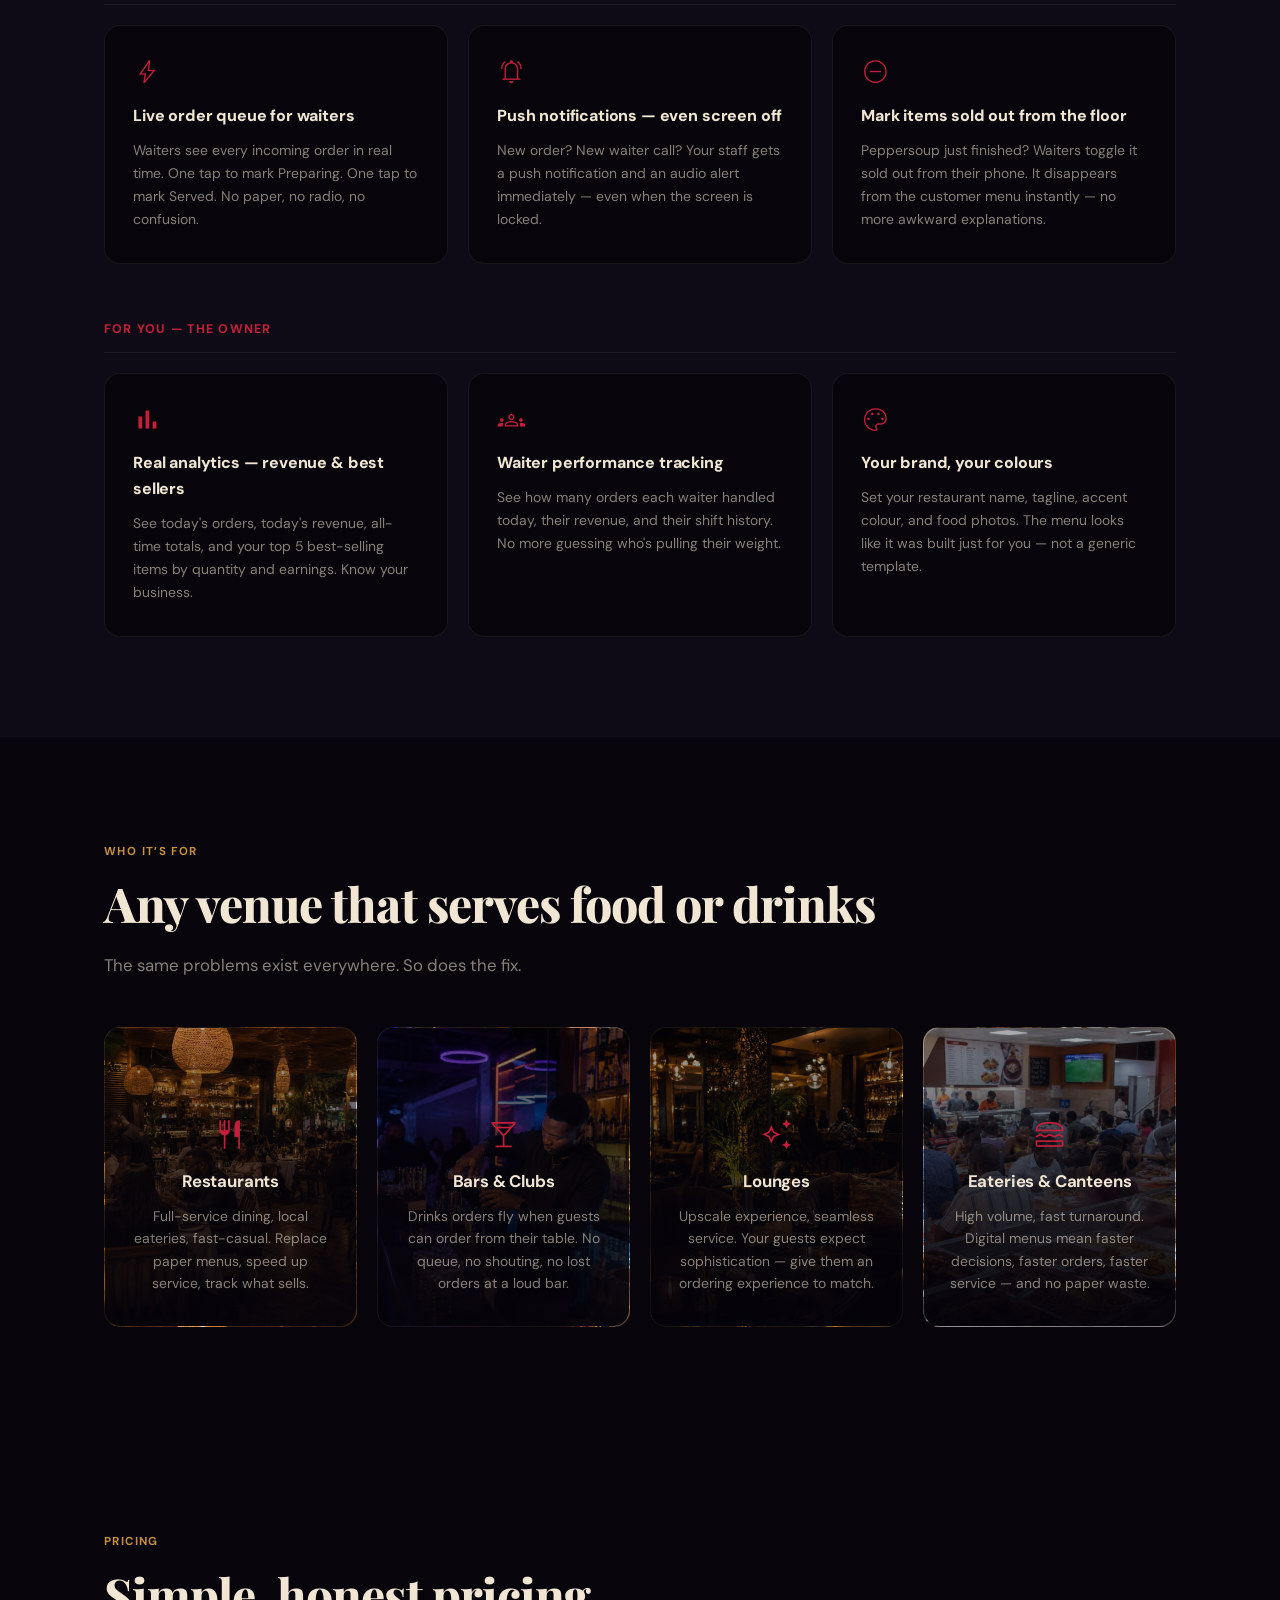
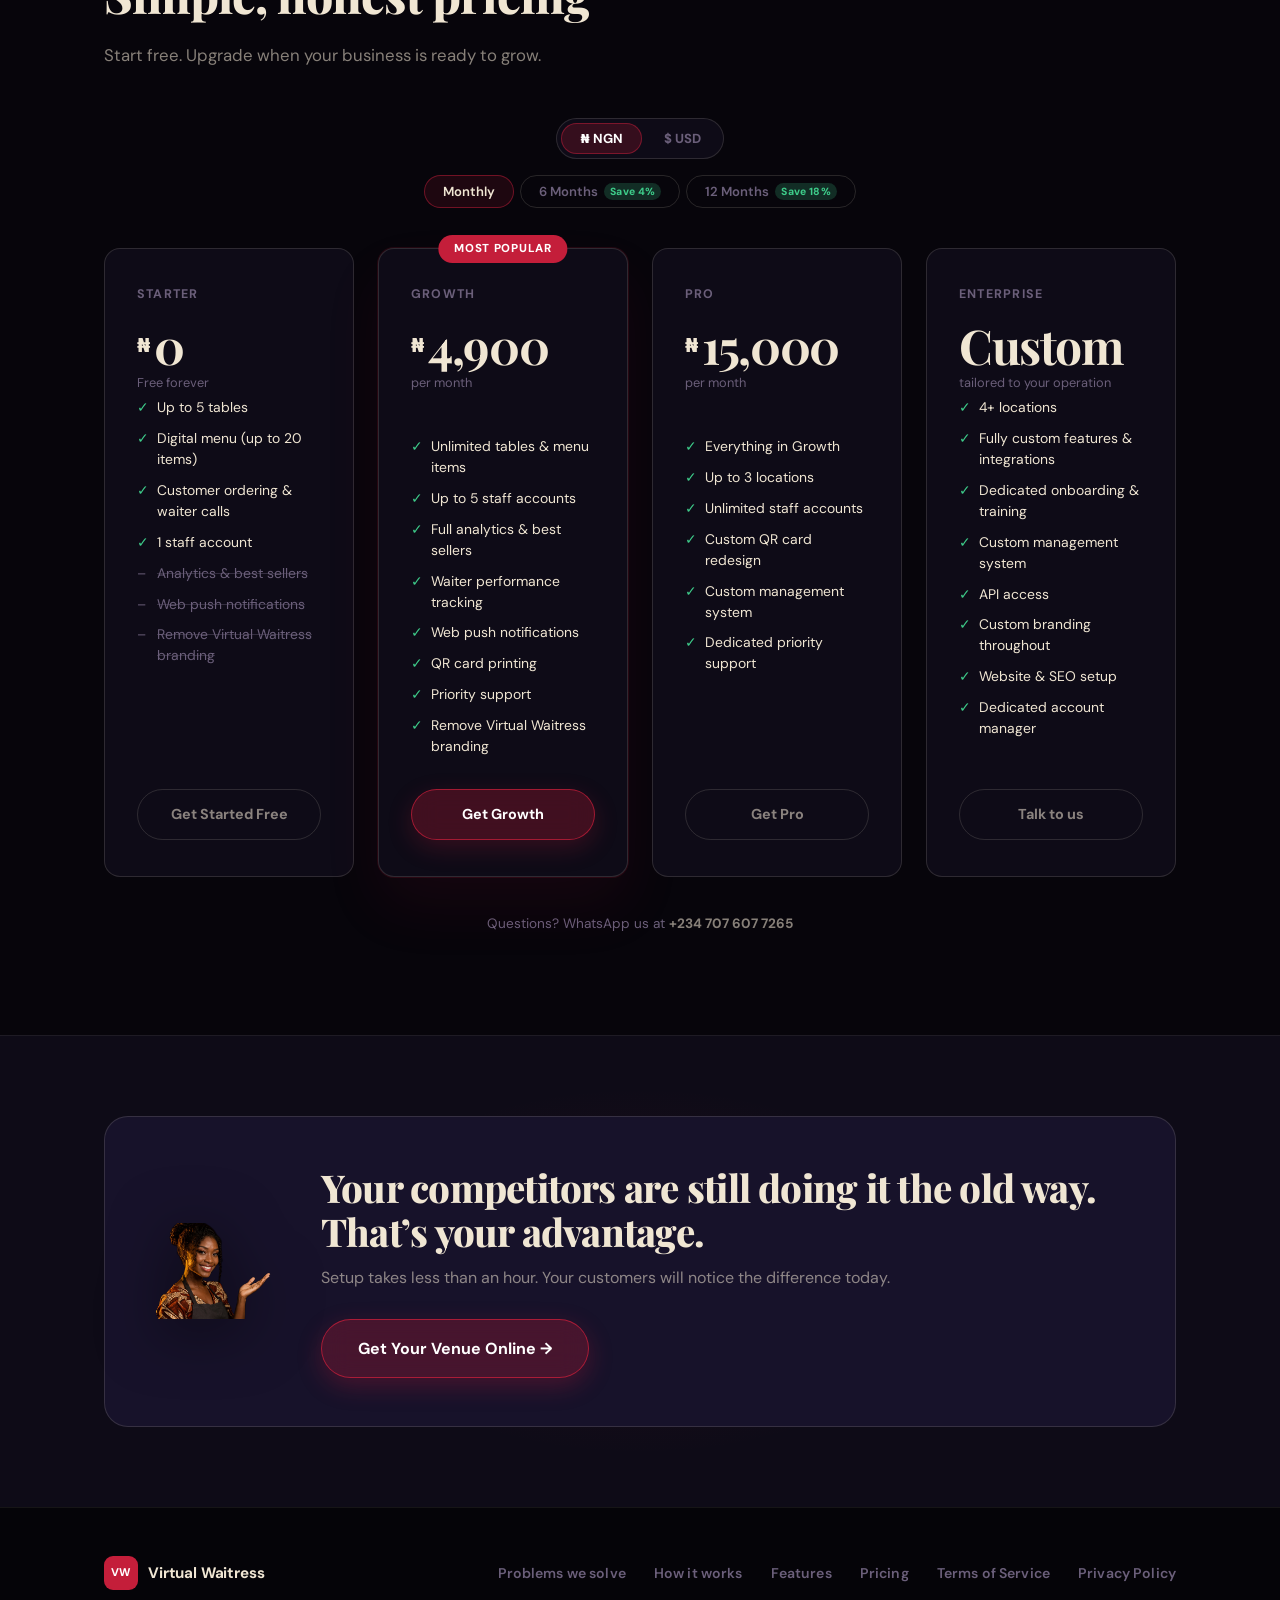
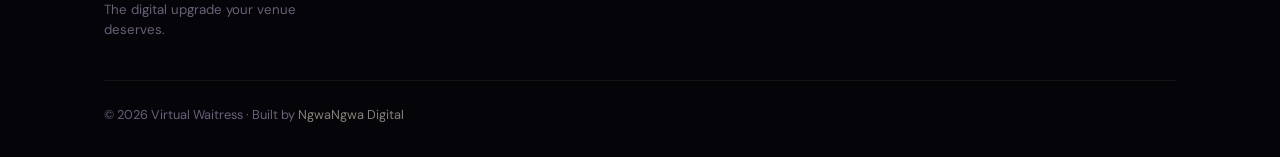
==== commit 19c15384: "Remove 'Custom feature requests' from Pro plan, pricing fixes Co-Authored-By: Claude Sonnet 4.6 <nor" ====
--- a/index.html
+++ b/index.html
@@ -402,7 +402,7 @@
               <li class="lp-feat-on">Up to 3 locations</li>
               <li class="lp-feat-on">Unlimited staff accounts</li>
               <li class="lp-feat-on">Custom QR card redesign</li>
-              <li class="lp-feat-on">Custom feature requests</li>
+
               <li class="lp-feat-on">Custom management system</li>
               <li class="lp-feat-on">Dedicated priority support</li>
             </ul>
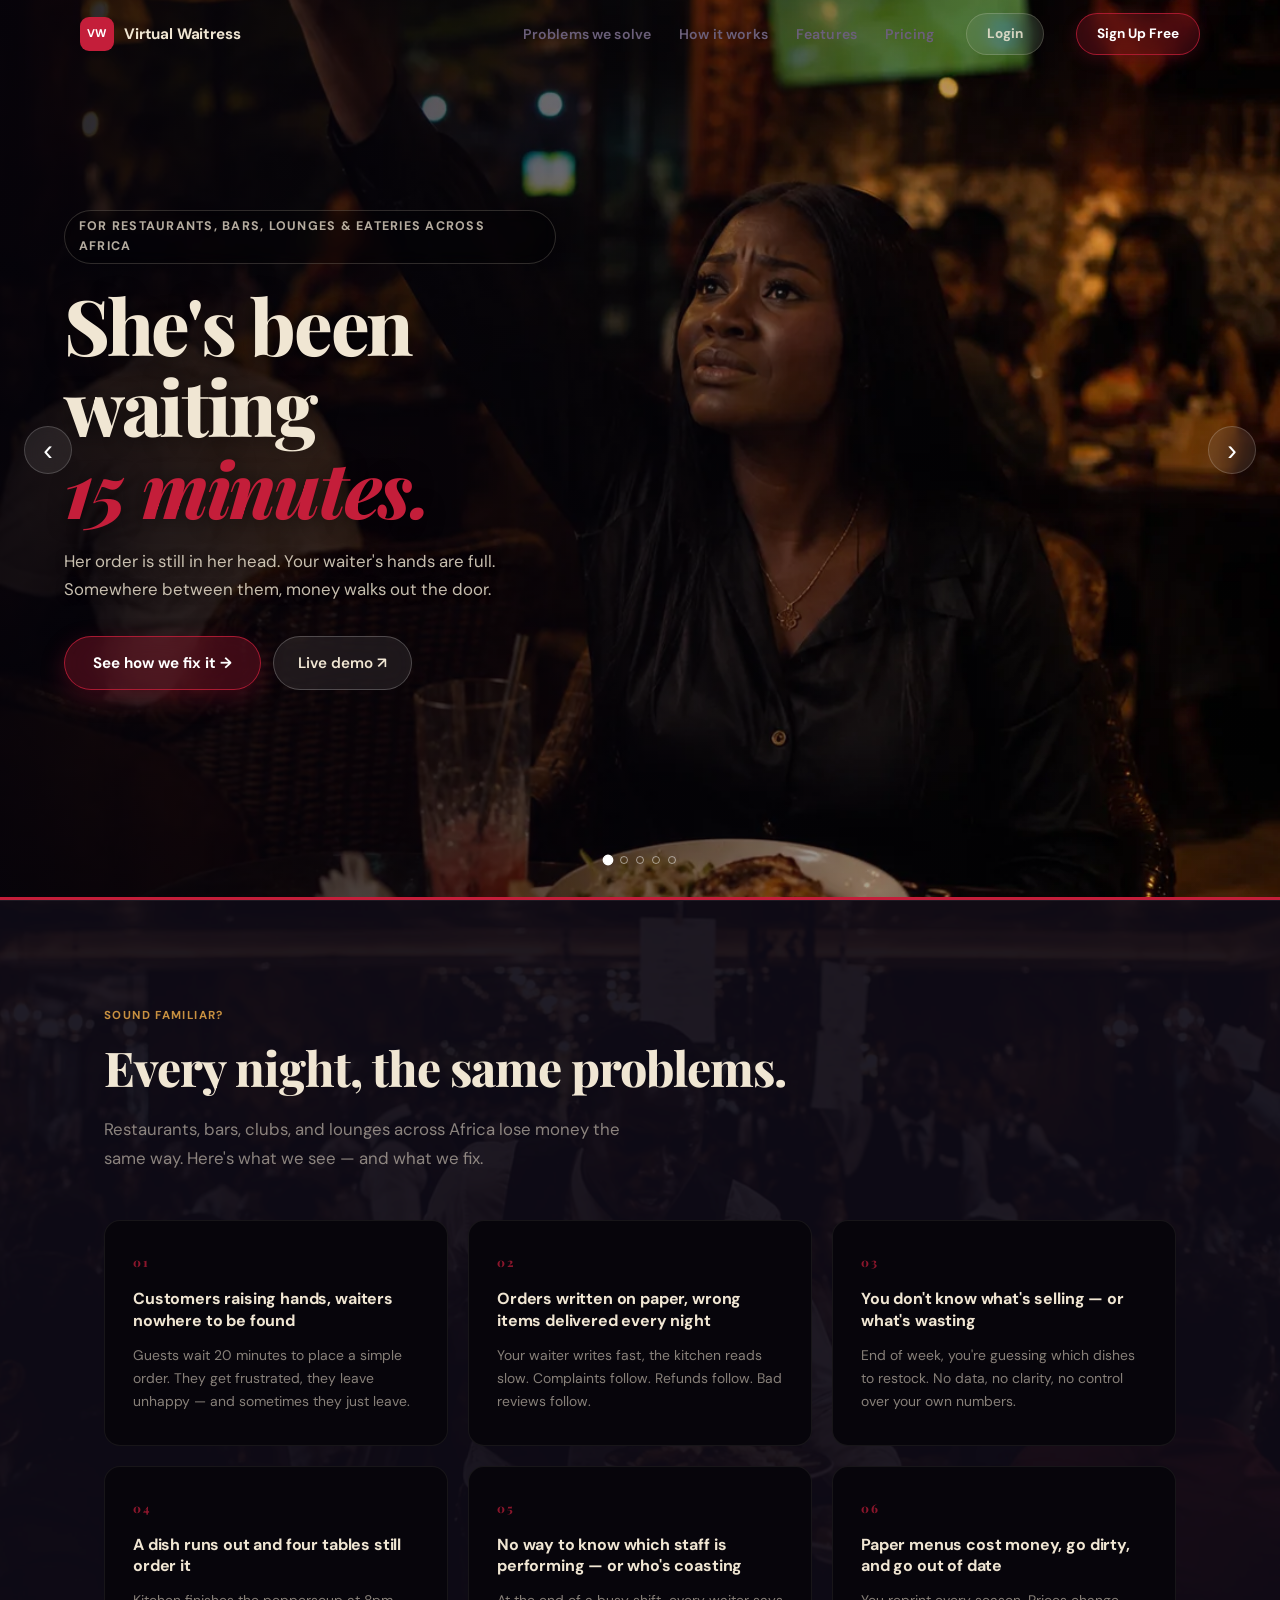
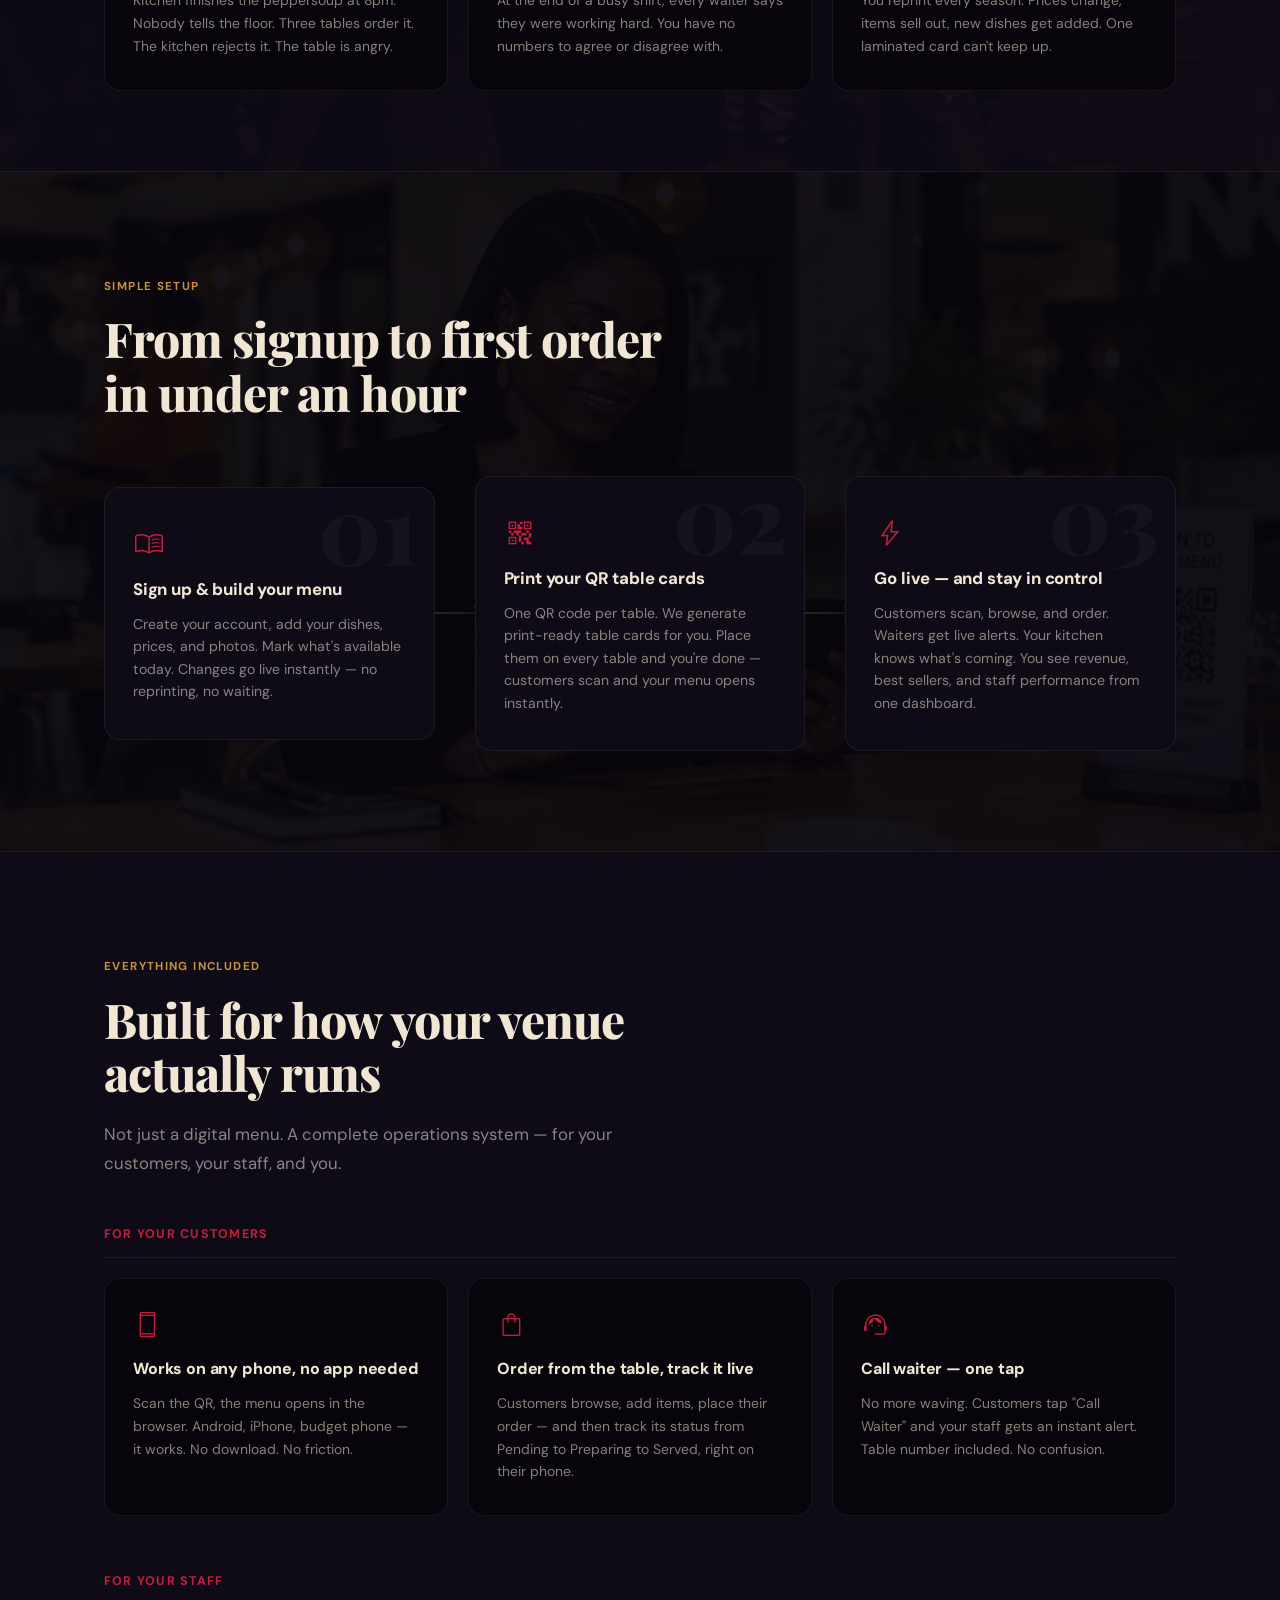
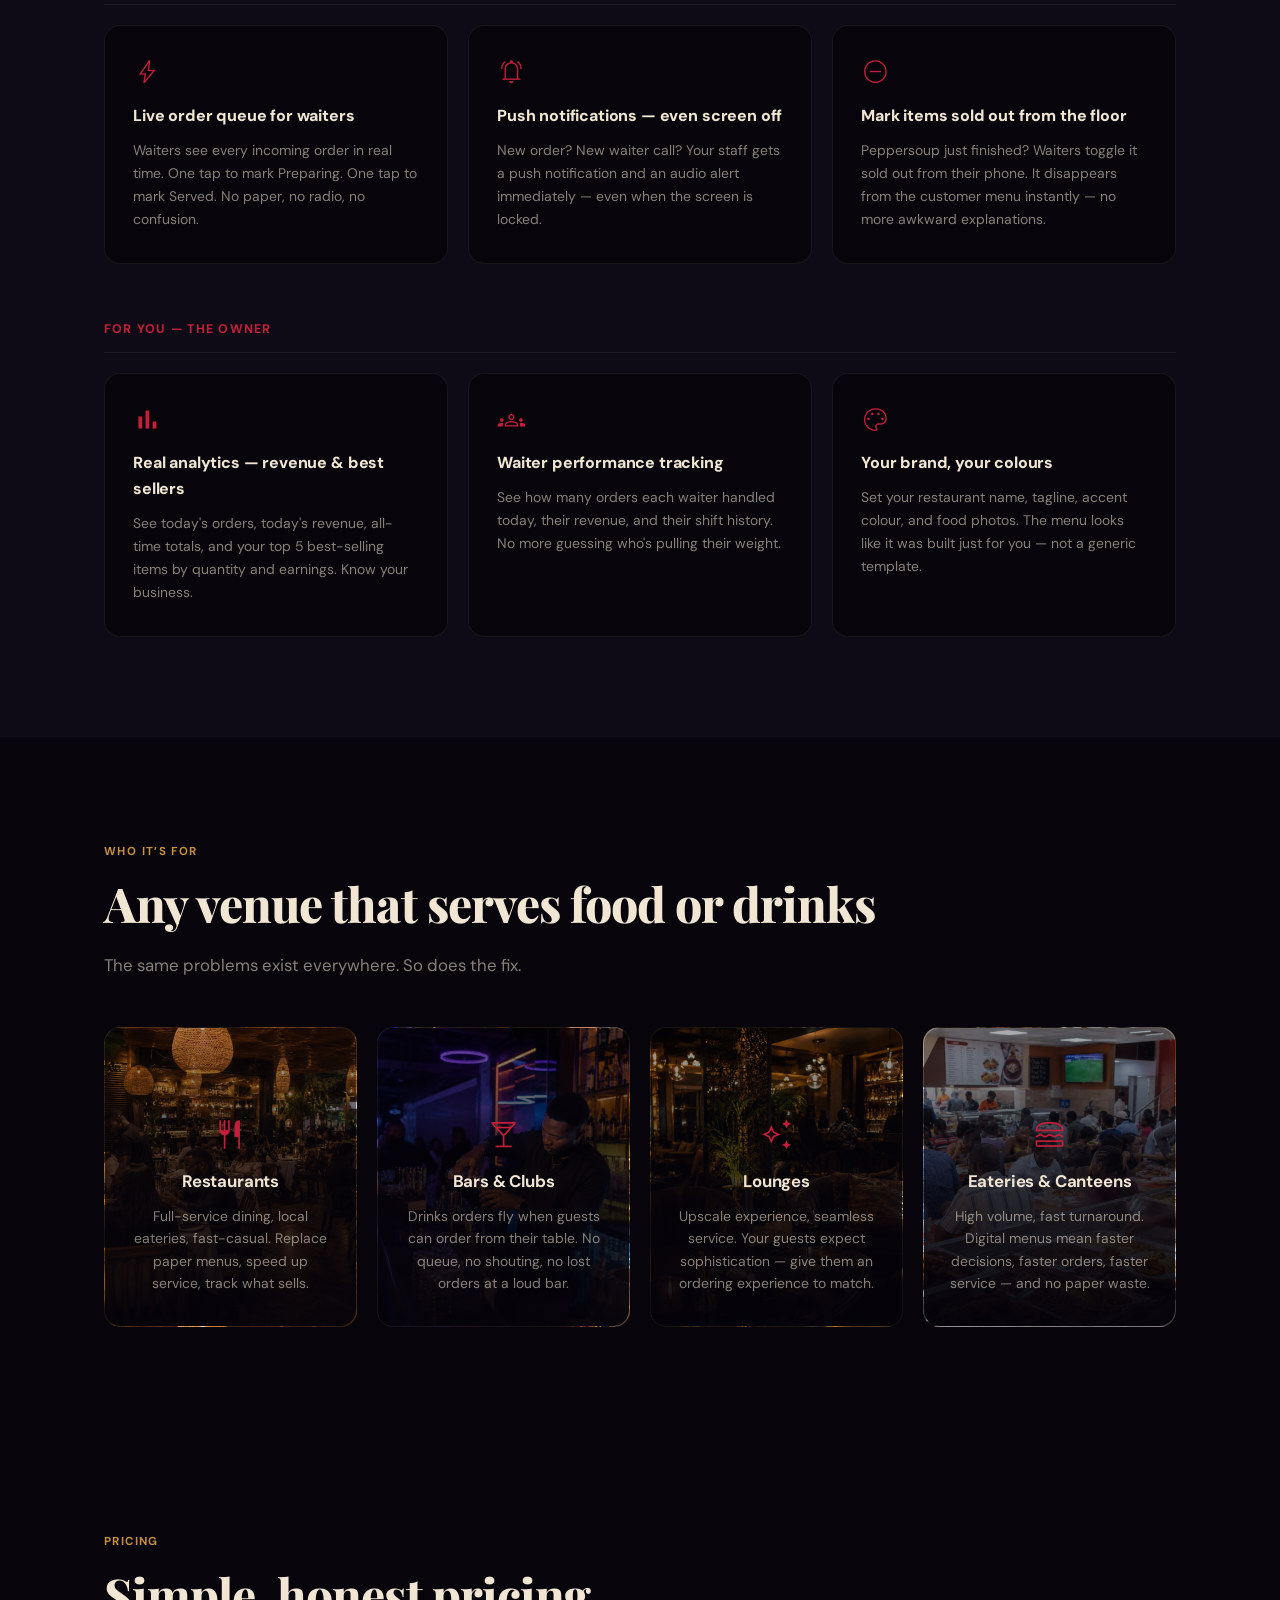
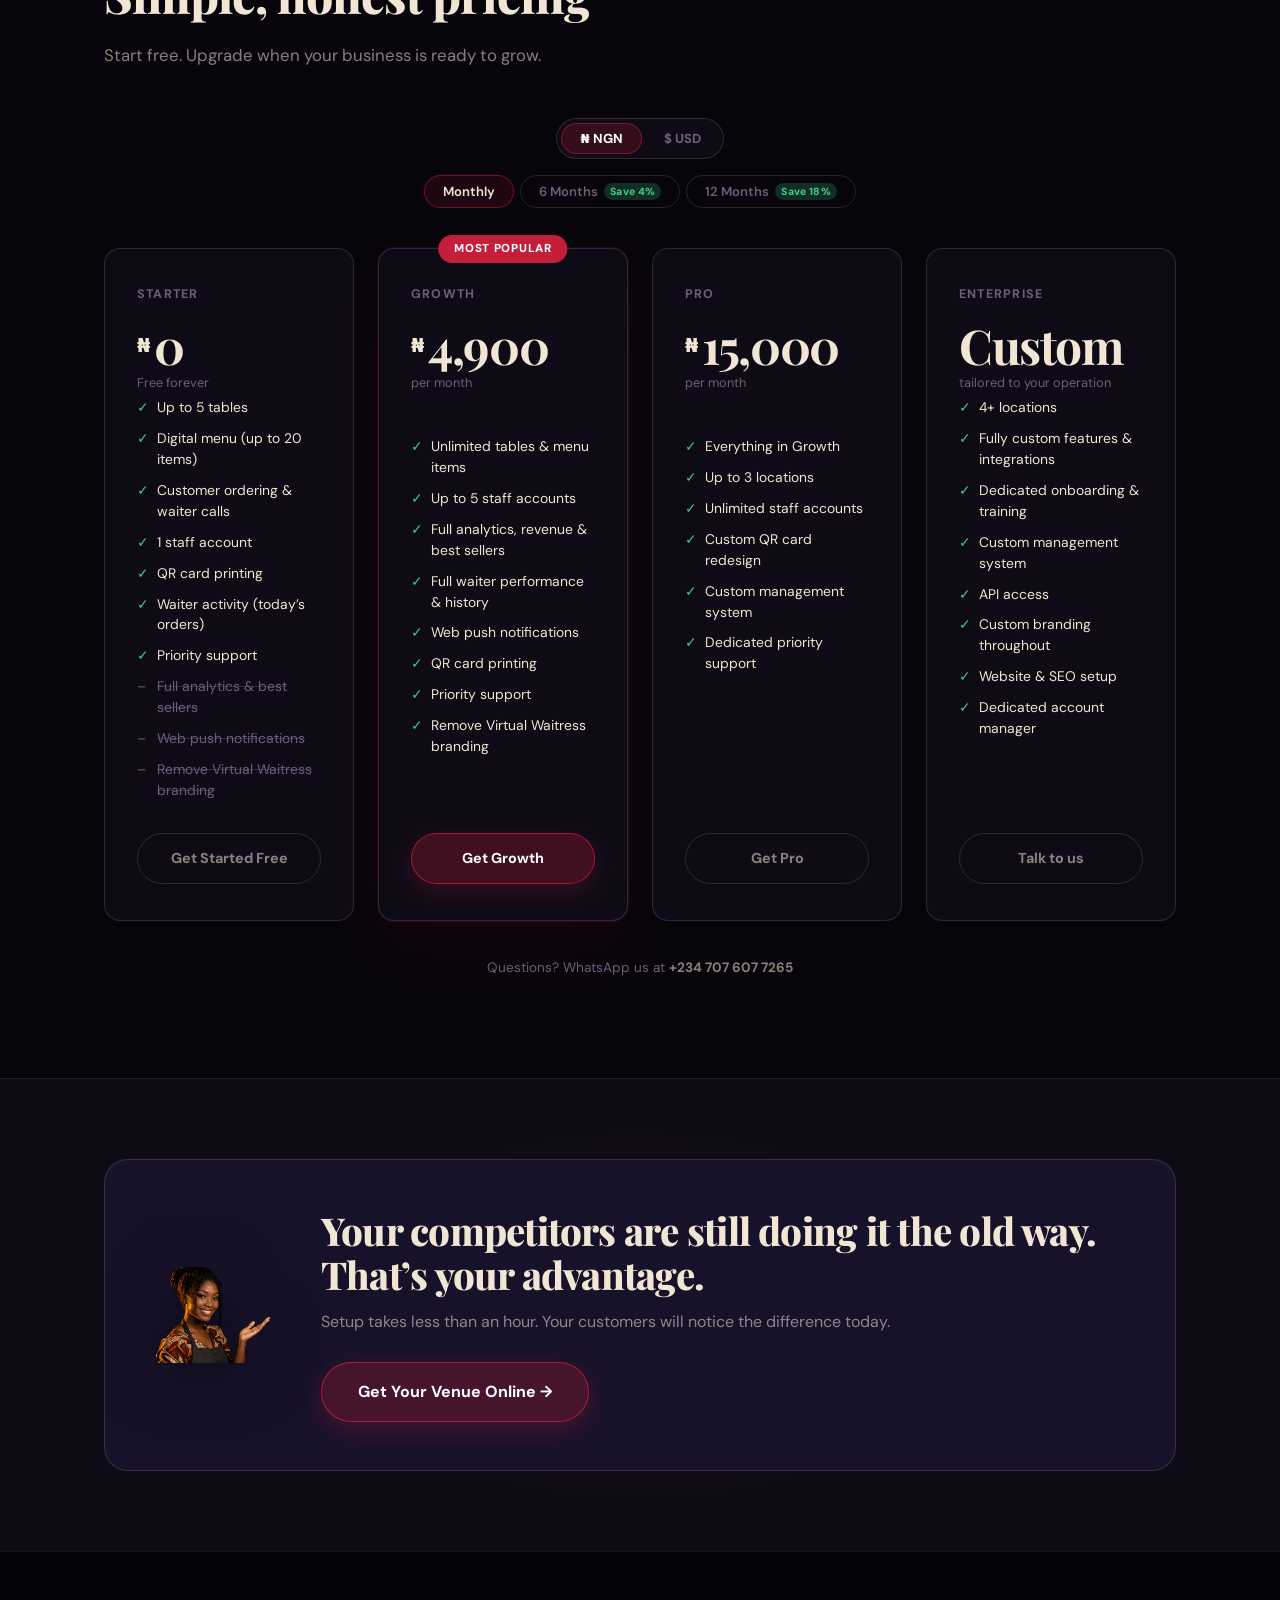
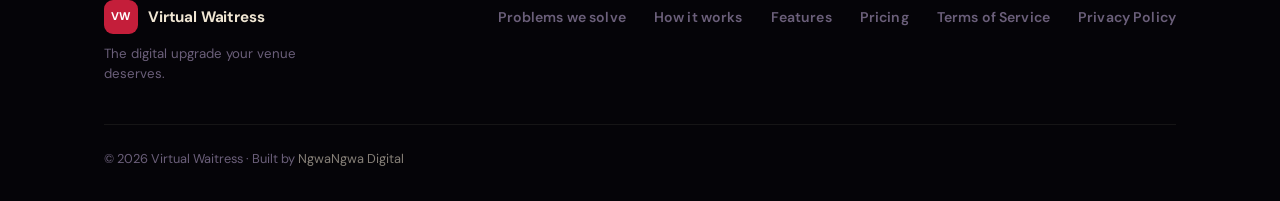
==== commit eeb07173: "Free plan: add QR printing, waiter activity, priority support Growth plan: rename to 'Full analytics" ====
--- a/index.html
+++ b/index.html
@@ -358,7 +358,10 @@
               <li class="lp-feat-on">Digital menu (up to 20 items)</li>
               <li class="lp-feat-on">Customer ordering &amp; waiter calls</li>
               <li class="lp-feat-on">1 staff account</li>
-              <li class="lp-feat-off">Analytics &amp; best sellers</li>
+              <li class="lp-feat-on">QR card printing</li>
+              <li class="lp-feat-on">Waiter activity (today&#8217;s orders)</li>
+              <li class="lp-feat-on">Priority support</li>
+              <li class="lp-feat-off">Full analytics &amp; best sellers</li>
               <li class="lp-feat-off">Web push notifications</li>
               <li class="lp-feat-off">Remove Virtual Waitress branding</li>
             </ul>
@@ -378,8 +381,8 @@
             <ul class="lp-plan-features">
               <li class="lp-feat-on">Unlimited tables &amp; menu items</li>
               <li class="lp-feat-on">Up to 5 staff accounts</li>
-              <li class="lp-feat-on">Full analytics &amp; best sellers</li>
-              <li class="lp-feat-on">Waiter performance tracking</li>
+              <li class="lp-feat-on">Full analytics, revenue &amp; best sellers</li>
+              <li class="lp-feat-on">Full waiter performance &amp; history</li>
               <li class="lp-feat-on">Web push notifications</li>
               <li class="lp-feat-on">QR card printing</li>
               <li class="lp-feat-on">Priority support</li>
